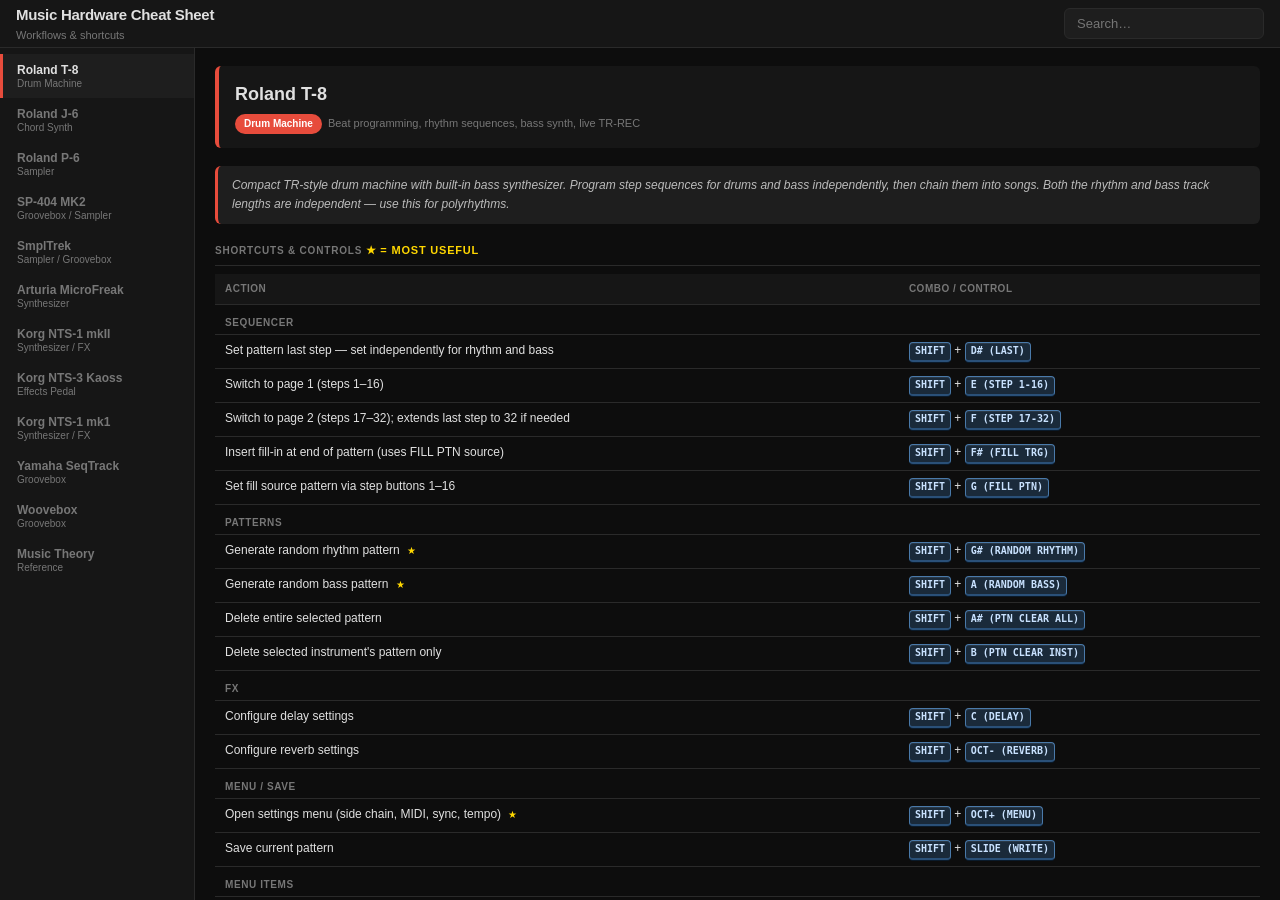
==== index.html @ b8fc8116 "update woove" ====
<!DOCTYPE html>
<html lang="en">
<head>
<meta charset="UTF-8">
<meta name="viewport" content="width=device-width, initial-scale=1.0">
<title>Music Hardware Cheat Sheet</title>
<link rel="icon" type="image/svg+xml" href="data:image/svg+xml,%3Csvg xmlns='http://www.w3.org/2000/svg' viewBox='0 0 32 32'%3E%3Crect width='32' height='32' rx='6' fill='%23161616'/%3E%3Crect x='4' y='14' width='3' height='10' rx='1.5' fill='%23e67e22'/%3E%3Crect x='9' y='10' width='3' height='14' rx='1.5' fill='%23e67e22'/%3E%3Crect x='14' y='6' width='3' height='18' rx='1.5' fill='%23e67e22'/%3E%3Crect x='19' y='10' width='3' height='14' rx='1.5' fill='%23e67e22'/%3E%3Crect x='24' y='14' width='3' height='10' rx='1.5' fill='%23e67e22'/%3E%3C/svg%3E">
<style>
*,*::before,*::after{box-sizing:border-box;margin:0;padding:0}
:root{
  --bg:#0d0d0d;--surf:#161616;--surf2:#1e1e1e;--surf3:#252525;
  --border:#2a2a2a;--text:#e0e0e0;--muted:#777;--radius:6px;
  --font:-apple-system,BlinkMacSystemFont,'Segoe UI',sans-serif;
}
html,body{height:100%;height:100dvh}
body{font-family:var(--font);background:var(--bg);color:var(--text);font-size:13px;line-height:1.6;display:flex;flex-direction:column;overflow:hidden}
header{
  display:flex;align-items:center;gap:12px;padding:0 16px;
  background:var(--surf);border-bottom:1px solid var(--border);flex-shrink:0;
  min-height:48px;flex-wrap:wrap;
}
header h1{font-size:15px;font-weight:700;letter-spacing:-.3px;white-space:nowrap}
header p{color:var(--muted);font-size:11px;white-space:nowrap}
.header-right{margin-left:auto;display:flex;gap:8px;align-items:center}
#search{
  padding:7px 12px;border-radius:var(--radius);
  border:1px solid var(--border);background:var(--surf2);color:var(--text);
  font-size:13px;width:200px;-webkit-appearance:none;
}
#search:focus{outline:none;border-color:#555}
/* ── Layout ── */
.layout{display:flex;flex:1;overflow:hidden;flex-direction:row}
/* ── Desktop sidebar ── */
.sidebar{
  width:195px;flex-shrink:0;overflow-y:auto;overflow-x:hidden;
  background:var(--surf);border-right:1px solid var(--border);padding:6px 0;
}
.tab-btn{
  display:block;width:100%;text-align:left;background:none;
  border:none;border-left:3px solid transparent;
  padding:9px 14px;cursor:pointer;color:var(--muted);transition:all .12s;
  -webkit-tap-highlight-color:transparent;
}
.tab-btn:hover{background:var(--surf2);color:var(--text)}
.tab-btn.active{border-left-color:var(--c);background:var(--surf2);color:var(--text)}
.tab-name{display:block;font-weight:600;font-size:12px}
.tab-cat{display:block;font-size:10px;color:var(--muted);margin-top:1px}
.content{flex:1;overflow-y:auto;-webkit-overflow-scrolling:touch;padding:18px 20px}
.panel{display:none}
.panel.active{display:block}
/* ── Mobile: top scrolling nav ── */
@media(max-width:700px){
  html,body{height:100dvh;overflow:hidden}
  body{font-size:14px}
  header{min-height:44px;padding:0 12px;gap:8px;flex-wrap:nowrap}
  header p{display:none}
  header h1{font-size:14px}
  .header-right{margin-left:auto}
  #search{width:140px;font-size:14px;padding:6px 10px}
  .layout{flex-direction:column}
  .sidebar{
    width:100%;height:auto;max-height:none;
    border-right:none;border-bottom:1px solid var(--border);
    display:flex;flex-direction:row;
    overflow-x:auto;overflow-y:hidden;
    padding:0;
    scrollbar-width:none;
    -webkit-overflow-scrolling:touch;
    flex-shrink:0;
  }
  .sidebar::-webkit-scrollbar{display:none}
  .tab-btn{
    display:inline-flex;flex-direction:column;align-items:center;
    width:auto;min-width:64px;flex-shrink:0;
    border-left:none;border-bottom:3px solid transparent;
    padding:14px 14px 10px;
    text-align:center;white-space:nowrap;
  }
  .tab-btn.active{
    border-left-color:transparent;border-bottom-color:var(--c);
    background:var(--surf2);
  }
  .tab-cat{display:none}
  .tab-name{font-size:11px}
  .content{padding:12px 12px 24px;-webkit-overflow-scrolling:touch}
}
.ph{
  display:flex;align-items:flex-start;gap:12px;
  padding:14px 16px;background:var(--surf);border-radius:var(--radius);
  margin-bottom:18px;border-left:4px solid var(--c);
}
.ph h2{font-size:18px;font-weight:700;margin-bottom:4px}
.badge{
  display:inline-block;padding:2px 9px;border-radius:20px;
  font-size:10px;font-weight:700;color:#fff;background:var(--c);margin-right:6px;
}
.usecase{color:var(--muted);font-size:11px}
.overview{
  background:var(--surf2);border-radius:var(--radius);
  padding:10px 14px;margin-bottom:18px;font-style:italic;
  color:#bbb;border-left:3px solid var(--c);font-size:12px;
}
.grid2{display:grid;grid-template-columns:1fr 1fr;gap:18px;margin-bottom:20px}
@media(max-width:700px){.grid2{grid-template-columns:1fr}}
h3{
  font-size:10px;text-transform:uppercase;letter-spacing:.8px;
  color:var(--muted);margin-bottom:8px;padding-bottom:5px;
  border-bottom:1px solid var(--border);
}
ol.wf{padding-left:16px}
ol.wf li,ul.tips li{margin-bottom:6px;font-size:12px}
ul.tips{padding-left:16px}
ul.tips li::marker{color:var(--c)}
.st-wrap{overflow-x:auto;-webkit-overflow-scrolling:touch;margin-bottom:22px}
.st{width:100%;border-collapse:collapse;font-size:12px;min-width:360px}
.st th{
  text-align:left;padding:7px 10px;background:var(--surf);
  color:var(--muted);font-size:10px;text-transform:uppercase;
  letter-spacing:.5px;border-bottom:1px solid var(--border);position:sticky;top:0;z-index:1;
}
.st td{padding:6px 10px;border-bottom:1px solid var(--border);vertical-align:top}
.st tr:hover td{background:var(--surf2)}
.st tr.hidden{display:none}
kbd{
  font-family:'SF Mono','Fira Code',monospace;
  font-size:10px;font-weight:600;
  color:#c9e2ff;
  background:#1a2a3a;
  border:1px solid #4a7aaa;
  border-bottom:2px solid #2a5078;
  border-radius:4px;
  padding:1px 5px 2px;
  white-space:nowrap;
  display:inline-block;
  line-height:1.4;
  box-shadow:0 1px 0 #0a1a2a,inset 0 1px 0 rgba(255,255,255,.07);
}
code{
  font-family:'SF Mono','Fira Code',monospace;
  font-size:10px;font-weight:600;
  color: #42709f;
  padding:1px 5px 2px;
  white-space:nowrap;
  display:inline-block;
  line-height:1.4;
}
@media(max-width:700px){
  .st-wrap{overflow-x:unset}
  .st{font-size:13px;min-width:unset}
  .st thead{display:none}
  .st tr{display:block;border-bottom:1px solid var(--border);padding:6px 0}
  .st tr.cat-label{display:block;padding:0}
  .st tr.hidden{display:none}
  .st td{display:block;border:none;padding:2px 10px}
  .st td:first-child{color:#7eb8f7;font-family:'SF Mono','Fira Code',monospace;font-size:12px;padding-top:6px}
  .st td:last-child{color:var(--text);font-size:13px;padding-bottom:6px}
  .ph{flex-direction:column;gap:8px}
  .ph h2{font-size:16px}
}
.cat-label td{
  font-size:10px;text-transform:uppercase;letter-spacing:.6px;
  color:var(--muted);padding:10px 10px 3px;font-weight:700;
  border-top:1px solid var(--border);background:var(--bg);
}
.star{color:gold;font-size:10px;margin-left:4px;vertical-align:middle}
.led-table{width:100%;border-collapse:collapse;font-size:11px;margin-bottom:16px}
.led-table td{padding:4px 8px;border-bottom:1px solid var(--border)}
.led-table tr:hover td{background:var(--surf2)}
.dot{display:inline-block;width:10px;height:10px;border-radius:50%;margin-right:6px;vertical-align:middle}
.cs-wrap{overflow-x:auto;margin-bottom:22px}
.cs-table{border-collapse:collapse;font-size:10px;white-space:nowrap;min-width:100%}
.cs-table th{text-align:center;padding:4px 5px;background:var(--surf);color:var(--muted);font-size:9px;text-transform:uppercase;letter-spacing:.4px;border-bottom:1px solid var(--border);position:sticky;top:0;z-index:1}
.cs-table th.lft{text-align:left}
.cs-table td{padding:3px 5px;border-bottom:1px solid var(--border);text-align:center;vertical-align:middle}
.cs-table tr:hover td{background:var(--surf2)}
.cs-table .cn{color:var(--c);font-weight:700;font-size:11px;text-align:right;width:28px}
.cs-table .cg{color:#aaa;text-align:left;min-width:80px}
.cs-table .cm{color:#667;text-align:left;font-size:9px;min-width:110px;font-style:italic}
.cs-table .cc{color:var(--text);min-width:52px}
.cs-table .ce{color:#444;font-size:9px}
/* ── Theory Panel ──────────────────────────────────────────────────── */
.th-ctrl{display:flex;flex-wrap:wrap;gap:6px;align-items:center;margin-bottom:14px;padding:10px 14px;background:var(--surf);border-radius:var(--radius);border:1px solid var(--border)}
.th-lbl{font-size:10px;color:var(--muted);text-transform:uppercase;letter-spacing:.5px;white-space:nowrap}
.th-rb{padding:3px 7px;border:1px solid var(--border);border-radius:4px;background:var(--surf2);color:var(--muted);cursor:pointer;font-size:11px;font-family:'SF Mono','Fira Code',monospace;transition:all .1s}
.th-rb.on{background:var(--c);color:#fff;border-color:var(--c)}
.th-rb:hover:not(.on){background:var(--surf3);color:var(--text)}
.th-sel{padding:5px 8px;border-radius:var(--radius);border:1px solid var(--border);background:var(--surf2);color:var(--text);font-size:12px}
.th-sel:focus{outline:none;border-color:var(--c)}
.th-piano-outer{overflow-x:auto;margin-bottom:12px;padding:4px 0}
.th-np{display:flex;flex-wrap:wrap;gap:4px;margin-bottom:14px;align-items:center}
.th-pill{padding:2px 8px;border-radius:12px;font-size:11px;font-family:'SF Mono','Fira Code',monospace;background:var(--surf2);border:1px solid var(--border);color:var(--muted)}
.th-pill.sc{background:var(--surf3);color:var(--text);border-color:#444}
.th-pill.rt{background:var(--c);color:#fff;border-color:var(--c);font-weight:700;box-shadow:0 0 0 2px var(--c),0 0 0 3px var(--bg)}
.th-g2{display:grid;grid-template-columns:1fr 226px;gap:16px;margin-bottom:16px}
@media(max-width:700px){.th-g2{grid-template-columns:1fr}}
.th-card{background:var(--surf);border-radius:var(--radius);padding:12px 14px;border:1px solid var(--border);margin-bottom:14px}
.th-card h4{font-size:10px;text-transform:uppercase;letter-spacing:.6px;color:var(--muted);margin-bottom:8px;padding-bottom:4px;border-bottom:1px solid var(--border)}
.cht{width:100%;border-collapse:collapse;font-size:11px}
.cht th{text-align:left;padding:4px 6px;color:var(--muted);font-size:9px;text-transform:uppercase;border-bottom:1px solid var(--border)}
.cht td{padding:3px 6px;border-bottom:1px solid var(--border);vertical-align:middle}
.cht tr:hover td{background:var(--surf2)}
.cht tr.th-hdr td{font-size:9px;color:var(--muted);text-transform:uppercase;letter-spacing:.5px;background:var(--bg);padding:8px 6px 3px;font-weight:700;border-top:1px solid var(--border)}
.ch-n{color:var(--c);font-weight:700;font-family:'SF Mono','Fira Code',monospace;font-size:12px}
.pg-grid{display:grid;grid-template-columns:repeat(auto-fill,minmax(188px,1fr));gap:10px;margin-bottom:20px}
.pg-card{background:var(--surf);border-radius:var(--radius);padding:10px 12px;border:1px solid var(--border);border-left:3px solid var(--c)}
.pg-name{font-size:11px;color:var(--text);font-weight:600;margin-bottom:3px}
.pg-chords{font-family:'SF Mono','Fira Code',monospace;font-size:12px;color:var(--c);margin:4px 0;letter-spacing:.2px}
.pg-meta{font-size:9px;color:var(--muted);text-transform:uppercase;letter-spacing:.4px}
.pg-desc{font-size:10px;color:#888;margin-top:2px}
.fm-tbl{width:100%;border-collapse:collapse;font-size:11px;margin-bottom:20px}
.fm-tbl th{text-align:left;padding:6px 8px;background:var(--surf);color:var(--muted);font-size:9px;text-transform:uppercase;border-bottom:1px solid var(--border)}
.fm-tbl td{padding:5px 8px;border-bottom:1px solid var(--border)}
.fm-tbl tr:hover td{background:var(--surf2)}
.fm-prog{font-family:'SF Mono','Fira Code',monospace;color:var(--c);font-size:11px}
.ns-input{width:100%;padding:8px 10px;border-radius:var(--radius);border:1px solid var(--border);background:var(--surf2);color:var(--text);font-size:13px;font-family:'SF Mono','Fira Code',monospace;margin-bottom:10px;box-sizing:border-box}
.ns-input:focus{outline:none;border-color:var(--c)}
.ns-tag{display:inline-block;padding:1px 7px;border-radius:10px;font-size:11px;font-family:'SF Mono','Fira Code',monospace;background:var(--surf3);border:1px solid var(--border);color:var(--text);margin:2px 3px 2px 0}
.ns-tag.active{background:var(--c);border-color:var(--c);color:#fff}
.ns-row{display:flex;align-items:baseline;gap:8px;padding:5px 0;border-bottom:1px solid var(--border);font-size:12px}
.ns-row:last-child{border-bottom:none}
.ns-row.exact .ns-name{color:var(--c)}
.ns-name{font-weight:700;min-width:160px}
.ns-notes{font-family:'SF Mono','Fira Code',monospace;font-size:10px;color:var(--muted);flex:1;flex-wrap:wrap}
.ns-badge{font-size:9px;padding:1px 5px;border-radius:8px;background:var(--surf3);color:var(--muted);border:1px solid var(--border);margin-left:4px;white-space:nowrap}
.ns-badge.exact{background:var(--c);color:#fff;border-color:var(--c)}
@media print{
  .sidebar,#search,#dev-filter{display:none}
  body{display:block;height:auto;overflow:auto}
  .layout{height:auto;display:block}
  .content{padding:0}
  .panel{display:block!important;page-break-after:always}
}
</style>
</head>
<body>
<header>
  <div><h1>Music Hardware Cheat Sheet</h1><p>Workflows &amp; shortcuts</p></div>
  <div class="header-right">
    <input id="search" type="text" placeholder="Search…" autocomplete="off" autocorrect="off" spellcheck="false">
  </div>
</header>
<div class="layout">
<nav class="sidebar" id="sidebar"></nav>
<main class="content" id="content"></main>
</div>
<script>
const DEVICES = [
// ─── Roland T-8 ─────────────────────────────────────────────────────────────
{
  id:"t8",name:"Roland T-8",cat:"Drum Machine",color:"#e74c3c",
  use:"Beat programming, rhythm sequences, bass synth, live TR-REC",
  overview:"Compact TR-style drum machine with built-in bass synthesizer. Program step sequences for drums and bass independently, then chain them into songs. Both the rhythm and bass track lengths are independent — use this for polyrhythms.",
  workflow:[
    "<kbd>[BASS DRUM]</kbd>, <kbd>[SNARE]</kbd>, <kbd>[HIHAT]</kbd>, <kbd>[TOM]</kbd>, <kbd>[HAND CLAP]</kbd>, or <kbd>[BASS]</kbd> — select instrument",
    "Turn <kbd>[TEMPO/VALUE]</kbd> to set BPM → press <kbd>[ø PLAY]</kbd> to start playback",
    "While playing: press step buttons <kbd>[1–16]</kbd> to toggle hits on/off (live TR-REC)",
    "With instrument selected: turn <kbd>[LEVEL]</kbd> (volume), <kbd>[TUNE]</kbd> (pitch), <kbd>[DECAY]</kbd> (length)",
    "<kbd>[SHIFT]</kbd> + <kbd>[G# (RANDOM RHYTHM)]</kbd> → instant random pattern; <kbd>[SHIFT]</kbd> + <kbd>[A (RANDOM BASS)]</kbd> for bass",
    "<kbd>[SHIFT]</kbd> + <kbd>[D# (LAST)]</kbd> → turn <kbd>[TEMPO/VALUE]</kbd> to set last step (set independently per rhythm/bass)",
    "<kbd>[KYBD]</kbd> button → press keyboard buttons to enter bass notes; <kbd>[SLIDE]</kbd> = portamento, <kbd>[ACCENT]</kbd> = accent",
    "<kbd>[SHIFT]</kbd> + <kbd>[F# (FILL TRG)]</kbd> to trigger fill; <kbd>[SHIFT]</kbd> + <kbd>[G (FILL PTN)]</kbd> to choose fill source",
    "<kbd>[SHIFT]</kbd> + <kbd>[OCT+ (MENU)]</kbd> → scroll with <kbd>[TEMPO/VALUE]</kbd> → press <kbd>[C# (ENTER)]</kbd> to set side chain, MIDI, sync, etc.",
    "<kbd>[SHIFT]</kbd> + <kbd>[SLIDE (WRITE)]</kbd> to save pattern"
  ],
  shortcuts:[
    {cat:"Sequencer",combo:"[SHIFT] + [D# (LAST)]",action:"Set pattern last step — set independently for rhythm and bass"},
    {cat:"Sequencer",combo:"[SHIFT] + [E (STEP 1-16)]",action:"Switch to page 1 (steps 1–16)"},
    {cat:"Sequencer",combo:"[SHIFT] + [F (STEP 17-32)]",action:"Switch to page 2 (steps 17–32); extends last step to 32 if needed"},
    {cat:"Sequencer",combo:"[SHIFT] + [F# (FILL TRG)]",action:"Insert fill-in at end of pattern (uses FILL PTN source)"},
    {cat:"Sequencer",combo:"[SHIFT] + [G (FILL PTN)]",action:"Set fill source pattern via step buttons 1–16"},
    {cat:"Patterns",combo:"[SHIFT] + [G# (RANDOM RHYTHM)]",action:"Generate random rhythm pattern ★"},
    {cat:"Patterns",combo:"[SHIFT] + [A (RANDOM BASS)]",action:"Generate random bass pattern ★"},
    {cat:"Patterns",combo:"[SHIFT] + [A# (PTN CLEAR ALL)]",action:"Delete entire selected pattern"},
    {cat:"Patterns",combo:"[SHIFT] + [B (PTN CLEAR INST)]",action:"Delete selected instrument's pattern only"},
    {cat:"FX",combo:"[SHIFT] + [C (DELAY)]",action:"Configure delay settings"},
    {cat:"FX",combo:"[SHIFT] + [OCT- (REVERB)]",action:"Configure reverb settings"},
    {cat:"Menu / Save",combo:"[SHIFT] + [OCT+ (MENU)]",action:"Open settings menu (side chain, MIDI, sync, tempo) ★"},
    {cat:"Menu / Save",combo:"[SHIFT] + [SLIDE (WRITE)]",action:"Save current pattern"},
    {cat:"Menu Items",combo:"Menu → SC",action:"Side chain depth — duck mix using a rhythm instrument as trigger"},
    {cat:"Menu Items",combo:"Menu → SCdG",action:"Side chain ducking depth for instrument / delay-reverb / USB input"},
    {cat:"Menu Items",combo:"Menu → SCti",action:"Side chain time ratio (0.5 / 1.0 / 2.0)"},
    {cat:"Menu Items",combo:"Menu → SCSr",action:"Side chain trigger source: bd, Sd, CLAP, tON, CH, OH"},
    {cat:"Menu Items",combo:"Menu → SYnC",action:"MIDI clock sync: AUTO / Int / MIDI / USB"},
    {cat:"Menu Items",combo:"Menu → rCh / bCh",action:"Set MIDI channel for rhythm / bass separately"},
  ],
  tips:[
    "Polyrhythm: set rhythm LAST STEP to 12, bass LAST STEP to 16 — they drift against each other",
    "Random + tweak: hit RANDOM RHYTHM then mute/unmute steps to shape — fastest way to a new beat",
    "Side chain in menu: SC depth &lt;50 = duck depth, &gt;50 = sustain time. SŹdG sets which elements get ducked",
    "Pattern Sync=OnCE: if rhythm/bass last steps differ, press once to sync them up on next restart"
  ]
},
// ─── Roland J-6 ─────────────────────────────────────────────────────────────
{
  id:"j6",name:"Roland J-6",cat:"Chord Synth",color:"#3498db",
  use:"Chord voicings, arpeggios, melodic phrases, step-sequenced chord progressions",
  overview:"Chord synthesizer that auto-plays rich voicings and phrases. Turn STYLE + VARIATION knobs to browse 100s of styles. The 16-step sequencer stores chord changes with per-step phrase assignments — each step can have its own style.",
  workflow:[
    "Press <kbd>STYLE [ON]</kbd> button (lights up) to activate phrase/arp playback",
    "Turn <kbd>[STYLE]</kbd> knob → select a phrase style; turn <kbd>[VARIATION]</kbd> knob → pick variation within that style",
    "Press keyboard buttons to trigger chords — J-6 plays full voicings automatically",
    "Press <kbd>[CHORD]</kbd> button to hear raw chord shapes without the phrase running",
    "<kbd>[SHIFT]</kbd> + <kbd>[C# (OCTAVE-)]</kbd> or <kbd>[SHIFT]</kbd> + <kbd>[D# (OCTAVE+)]</kbd> to shift octave",
    "Record: press <kbd>[ó REC]</kbd> → press <kbd>[ø PLAY]</kbd> → play chord changes → press <kbd>[ø PLAY]</kbd> to stop",
    "Edit a step: select it → hold <kbd>[SHIFT]</kbd> + press <kbd>[B (MENU)]</kbd> → scroll to COPY / PSTE / INSR / DUPL → press <kbd>[D (ENTER)]</kbd>",
    "Hold <kbd>[PATTERN]</kbd> + turn <kbd>[TEMPO/VALUE]</kbd> to change beats per measure (1/4 note / triplet / 1/8 / 1/8 per beat)",
    "<kbd>[SHIFT]</kbd> + <kbd>[A (KEY)]</kbd> → turn <kbd>[TEMPO/VALUE]</kbd> to transpose keyboard → <kbd>[C (EXIT)]</kbd> to exit",
    "<kbd>[SHIFT]</kbd> + <kbd>[C (WRITE)]</kbd> → press <kbd>[D (ENTER)]</kbd> to save pattern"
  ],
  shortcuts:[
    {cat:"Playback",combo:"STYLE [ON] button",action:"Enable phrase/arp playback ★"},
    {cat:"Playback",combo:"[CHORD] button",action:"Play chords without phrase style running"},
    {cat:"Playback",combo:"[SHIFT] + [C# (OCTAVE-)]",action:"Octave down"},
    {cat:"Playback",combo:"[SHIFT] + [D# (OCTAVE+)]",action:"Octave up"},
    {cat:"Sequencer",combo:"[SHIFT] + [E (SHUFFLE)]",action:"Configure shuffle / swing"},
    {cat:"Sequencer",combo:"[SHIFT] + [F (LAST)]",action:"Set last step (pattern length)"},
    {cat:"Sequencer",combo:"[SHIFT] + [G (CLEAR)]",action:"Initialize pattern (or just the selected step if one is selected)"},
    {cat:"Sequencer",combo:"Hold [PATTERN] + turn [TEMPO/VALUE]",action:"Change beats per measure (1-4, 1-3, 1-2, 1–8) ★"},
    {cat:"Sequencer",combo:"[SHIFT] + [B (MENU)] → INSR",action:"Insert empty step at selected position"},
    {cat:"Sequencer",combo:"[SHIFT] + [B (MENU)] → DUPL",action:"Double pattern (copies all steps, doubles length)"},
    {cat:"Sequencer",combo:"[SHIFT] + [B (MENU)] → COPY / PSTE",action:"Copy and paste a step"},
    {cat:"Sequencer",combo:"[SHIFT] + [B (MENU)] → A.vLo",action:"Set accent velocity for phrases"},
    {cat:"Sequencer",combo:"[SHIFT] + [B (MENU)] → P.chg",action:"Set pattern change timing (at next step, or after N beats)"},
    {cat:"Transpose",combo:"[SHIFT] + [A (KEY)]",action:"Transpose keyboard — set value with [TEMPO/VALUE] ★"},
    {cat:"Edit / Nav",combo:"[SHIFT] + [D (ENTER)]",action:"Confirm value or selection"},
    {cat:"Edit / Nav",combo:"[SHIFT] + [C (EXIT)]",action:"Exit current menu"},
    {cat:"Edit / Nav",combo:"[SHIFT] + [B (MENU)]",action:"Open settings menu"},
    {cat:"Save",combo:"[SHIFT] + [C (WRITE)] → [D (ENTER)]",action:"Save pattern ★"},
  ],
  tips:[
    "Per-step STYLE: when a step has STYLE:ON it stores its own phrase — style keeps playing even if following steps are STYLE:OFF",
    "When all steps are STYLE:OFF, the pattern-level style applies uniformly to all steps",
    "VARIATION knob: subtle changes within a style — different rhythmic emphasis, not a full new pattern",
    "Use DUPL to double a 4-bar pattern to 8 bars, then edit the second half for a B section"
  ],
  scaleRef:[
    {scale:"C major",          sets:"7",        keys:["C","D","E","F","G","A","B"],        tip:"White keys only. Black keys = dim passing chords — use sparingly"},
    {scale:"A natural minor",  sets:"7",        keys:["A","B","C","D","E","F","G"],        tip:"Same set as C major — relative minor. Root on A, not C"},
    {scale:"C major + 7ths",   sets:"27, 34, 39",keys:["C","D","E","F","G","A","B"],       tip:"27=lo-fi, 34=country, 39=latin. All same diatonic keys"},
    {scale:"C major jazz/9ths",sets:"2, 31",    keys:["C","D","E","F","G","A","B"],        tip:"2=extended 9ths, 31=neo soul. White keys diatonic"},
    {scale:"C natural minor",  sets:"8",        keys:["C","D","D#","F","G","G#","A#"],     tip:"Aeolian. Use C D Eb F G Ab Bb — maps to these buttons"},
    {scale:"A natural minor ♭",sets:"8",        keys:["A","B","C","D","E","F","G"],        tip:"Transpose Set 8 to A via [SHIFT]+[KEY] → same 7 white keys as C major"},
    {scale:"C harmonic minor", sets:"9",        keys:["C","D","D#","F","G","G#","B"],      tip:"Raised 7th (B natural) = leading tone. Good for flamenco/dramatic"},
    {scale:"C minor + 7ths",   sets:"28, 45",   keys:["C","D","D#","F","G","G#","A#"],     tip:"28=lo-fi minor, 45=house minor 7"},
    {scale:"C minor jazz",     sets:"12, 13, 32",keys:["C","D","D#","F","G","G#","A#"],   tip:"12=altered, 13=jazz min9, 32=neo soul min"},
    {scale:"Blues / dominant", sets:"6, 37",    keys:["all 12"],                           tip:"6=dom9 blues, 37=funk dom9. Every key works — no wrong notes"},
    {scale:"Minor pentatonic", sets:"38",       keys:["C","D#","F","G","A#"],              tip:"Funk min9 — these 5 give you classic minor penta feel"},
    {scale:"Ambient",          sets:"51, 52",   keys:["all 12"],                           tip:"51=add9 major, 52=madd9 minor. Chromatic — all keys valid"},
    {scale:"Cinematic / Sus",  sets:"53, 54",   keys:["all 12"],                           tip:"53=sus4, 54=sus2. Float between major and minor freely"},
    {scale:"Synthwave",        sets:"61, 62",   keys:["all 12"],                           tip:"61=maj7 chromatic, 62=min7 chromatic"},
    {scale:"Power / Rock",     sets:"29",       keys:["all 12"],                           tip:"5th intervals only — no thirds = genre-neutral"},
    {scale:"Bossa Nova",       sets:"41, 42",   keys:["C","D","E","F","G","A","B"],        tip:"41=major bossa, 42=minor bossa. Same diatonic keys"},
    {scale:"Gospel / R&B",     sets:"30, 35",   keys:["C","D","E","F","G","A","B"],        tip:"30=all maj9, 35=R&B major. Rich 9th voicings on diatonic keys"},
  ],
  chordSets:[
    {n:1, g:"Pop", m:"C major / sus tensions",chords:{C:"Cadd9",Cs:"C#M9/C",D:"Dm7",Ds:"D#M7",E:"Cadd9/E",F:"FM9",Fs:"Dadd9/F#",G:"Em7/G",Gs:"Fm6/G#",A:"FM/A",As:"Gm/A#",B:"G/B"}},
    {n:2, g:"Pop", m:"C major 9th palette",chords:{C:"CM9",Cs:"C#dim7",D:"Dm9",Ds:"D#dim7",E:"Em7",F:"FM9",Fs:"F#m7b5",G:"F/A",Gs:"G#dim7",A:"Am9",As:"C/A#",B:"Bm7b5"}},
    {n:3, g:"Jazz", m:"Dominant/altered jazz",chords:{C:"D7sus2/C",Cs:"C#7#9",D:"Dm9",Ds:"D7#9",E:"E7#9",F:"FM9",Fs:"F#7#9",G:"G7(13)",Gs:"G#7(13)",A:"Am7(11)",As:"A#9",B:"Bm7(11)"}},
    {n:4, g:"Jazz", m:"Jazz aug/dom blend",chords:{C:"Dsus2/C",Cs:"C#7#9",D:"Dm9",Ds:"D#9",E:"Em9",F:"Fm9",Fs:"F#m7b5",G:"Gaug7",Gs:"G#7(13)",A:"Aaug7",As:"A#7(13)",B:"Bm7(11)"}},
    {n:5, g:"Jazz", m:"All maj9 chromatic",chords:{C:"CM9",Cs:"C#M7",D:"DM9",Ds:"D#M9",E:"EM9",F:"FM9",Fs:"F#M9",G:"GM9",Gs:"G#M9",A:"AM9",As:"A#M9",B:"BM9"}},
    {n:6, g:"Blues", m:"Dominant 9 / blues",chords:{C:"C9",Cs:"C#9",D:"D9",Ds:"D#9",E:"E7#9",F:"Fm9",Fs:"F#dim7",G:"G7(13)",Gs:"G#dim7",A:"Aaug7",As:"A#7(13)",B:"Bm7b5"}},
    {n:7, g:"Trad Maj", m:"C major diatonic",chords:{C:"C",Cs:"C#dim7",D:"Dm",Ds:"D#dim7",E:"Em",F:"F",Fs:"F#m7b5",G:"G",Gs:"G#dim7",A:"Am",As:"A#",B:"Bdim"}},
    {n:8, g:"Trad Min", m:"C natural minor",chords:{C:"Cm",Cs:"C#",D:"Ddim",Ds:"Eb",E:"Edim7",F:"Fm",Fs:"F#dim7",G:"Gm",Gs:"G#",A:"Am7b5",As:"A#",B:"Bdim7"}},
    {n:9, g:"Trad Min 2", m:"Harmonic minor variant",chords:{C:"Cm",Cs:"C#",D:"Ddim",Ds:"D#aug",E:"Em",F:"Fm",Fs:"F#dim7",G:"G",Gs:"G#",A:"Am7b5",As:"A#",B:"Bdim"}},
    {n:10,g:"Pop Min", m:"Melodic minor pop",chords:{C:"Cmadd9",Cs:"C#M7",D:"Dm7b5",Ds:"D#M7",E:"Edim7",F:"Fm9",Fs:"F#dim7",G:"Gm7",Gs:"G#M7",A:"Am7b5",As:"G#/A#",B:"Bdim7"}},
    {n:11,g:"Pop Min", m:"Pop minor alt",chords:{C:"Cmadd9",Cs:"Gdim/C#",D:"Dm7b5",Ds:"D#M7",E:"EM9",F:"Fm9",Fs:"F#dim7",G:"Gaug7",Gs:"G#M7",A:"Am7b5",As:"Cm7/A#",B:"Baug#9"}},
    {n:12,g:"Jazz Min",m:"Jazz minor / altered",chords:{C:"Cm7(11)",Cs:"C#7#9",D:"Dm7b5",Ds:"D#M7#5",E:"E9",F:"F9",Fs:"F#dim7",G:"G7#9",Gs:"G#M7b5",A:"Am7b5",As:"A#m7",B:"Bdim7"}},
    {n:13,g:"Jazz Min",m:"Jazz minor 9th palette",chords:{C:"Cm9",Cs:"C#9",D:"Dm9",Ds:"D#9",E:"EM9",F:"Fm9",Fs:"F#dim7",G:"G7(13)",Gs:"G#m6",A:"Am7b5",As:"A#m7",B:"Bm7b5"}},
    {n:14,g:"Oct Stack",m:"Octave interval stack",chords:{C:"",Cs:"",D:"",Ds:"",E:"",F:"",Fs:"",G:"",Gs:"",A:"",As:"",B:""}},
    {n:15,g:"4th Stack",m:"Perfect 4th intervals",chords:{C:"",Cs:"",D:"",Ds:"",E:"",F:"",Fs:"",G:"",Gs:"",A:"",As:"",B:""}},
    {n:16,g:"5th Stack",m:"Perfect 5th intervals",chords:{C:"",Cs:"",D:"",Ds:"",E:"",F:"",Fs:"",G:"",Gs:"",A:"",As:"",B:""}},
    {n:17,g:"Utility",m:"Major triads — all keys",chords:{C:"C",Cs:"C#",D:"D",Ds:"D#",E:"E",F:"F",Fs:"F#",G:"G",Gs:"G#",A:"A",As:"A#",B:"B"}},
    {n:18,g:"Utility",m:"Minor triads — all keys",chords:{C:"Cm",Cs:"C#m",D:"Dm",Ds:"D#m",E:"E",F:"Fm",Fs:"F#m",G:"Gm",Gs:"G#m",A:"Am",As:"A#m",B:"Bm"}},
    {n:19,g:"Utility",m:"Major 7 — all keys",chords:{C:"CM7",Cs:"C#M7",D:"DM7",Ds:"D#M7",E:"EM7",F:"FM7",Fs:"F#M7",G:"GM7",Gs:"G#M7",A:"AM7",As:"A#M7",B:"BM7"}},
    {n:20,g:"Utility",m:"Minor 7 — all keys",chords:{C:"Cm7",Cs:"C#m7",D:"Dm7",Ds:"D#m7",E:"Em7",F:"Fm7",Fs:"F#m7",G:"Gm7",Gs:"G#m7",A:"Am7",As:"A#m7",B:"Bm7"}},
    {n:21,g:"Utility",m:"Dominant 7 — all keys",chords:{C:"C7",Cs:"C#7",D:"D7",Ds:"D#7",E:"E7",F:"F7",Fs:"F#7",G:"G7",Gs:"G#7",A:"A7",As:"A#7",B:"B7"}},
    {n:22,g:"Utility",m:"Dim7 — all keys",chords:{C:"Cdim7",Cs:"C#dim7",D:"Ddim7",Ds:"D#dim7",E:"Edim7",F:"Fdim7",Fs:"F#dim7",G:"Gdim7",Gs:"G#dim7",A:"Adim7",As:"A#dim7",B:"Bdim7"}},
    {n:23,g:"EDM",  m:"Minor scale (EDM A)",chords:{C:"Cm",Cs:"C#",D:"Ddim",Ds:"D#",E:"Edim",F:"Fm",Fs:"F#dim",G:"G",Gs:"G#",A:"Adim",As:"A#",B:"Bdim"}},
    {n:24,g:"EDM",  m:"Minor scale (EDM B)",chords:{C:"Cm",Cs:"C#",D:"Ddim",Ds:"D#",E:"Edim",F:"Fm",Fs:"F#dim",G:"Gm",Gs:"G#",A:"Adim",As:"A#",B:"Bdim"}},
    {n:25,g:"EDM",  m:"Minor + maj7 tensions",chords:{C:"Cm",Cs:"C#M7",D:"Ddim",Ds:"D#M7",E:"Edim",F:"Fm7",Fs:"F#dim",G:"Gm7",Gs:"G#M7",A:"Adim",As:"A#",B:"Bdim"}},
    {n:26,g:"EDM",  m:"9th chords all keys",chords:{C:"Cm9",Cs:"C#M9",D:"D9",Ds:"D#M9",E:"Em9",F:"Fm9",Fs:"F#9",G:"Gm9",Gs:"G#M9",A:"Am9",As:"A#M9",B:"Bm9"}},
    {n:27,g:"Lo-Fi",m:"C major lo-fi",chords:{C:"CM9",Cs:"C#dim7",D:"Dm7",Ds:"D#dim7",E:"Em7",F:"FM7",Fs:"F#m7b5",G:"G7",Gs:"G#dim7",A:"Am7",As:"C/A#",B:"Bm7b5"}},
    {n:28,g:"Lo-Fi",m:"C minor lo-fi",chords:{C:"Cmadd9",Cs:"C#M7",D:"Dm7b5",Ds:"D#M7",E:"Edim7",F:"Fm7",Fs:"F#dim7",G:"Gm7",Gs:"G#M7",A:"Am7b5",As:"G#/A#",B:"Bdim7"}},
    {n:29,g:"Rock",  m:"Power chords — all keys",chords:{C:"C5",Cs:"C#5",D:"D5",Ds:"D#5",E:"E5",F:"F5",Fs:"F#5",G:"G5",Gs:"G#5",A:"A5",As:"A#5",B:"B5"}},
    {n:30,g:"Gospel",m:"Maj9 chromatic (gospel)",chords:{C:"CM9",Cs:"C#M9",D:"DM9",Ds:"D#M9",E:"EM9",F:"FM9",Fs:"F#M9",G:"GM9",Gs:"G#M9",A:"AM9",As:"A#M9",B:"BM9"}},
    {n:31,g:"Neo Soul",m:"Neo soul major",chords:{C:"CM9",Cs:"C#7#9",D:"Dm9",Ds:"D#M7#5",E:"Em9",F:"FM9",Fs:"F#m7b5",G:"G7(13)",Gs:"G#M7",A:"Am9",As:"A#M7",B:"Bm7b5"}},
    {n:32,g:"Neo Soul",m:"Neo soul minor",chords:{C:"Cm9",Cs:"C#M9",D:"Dm7b5",Ds:"D#M9",E:"E9",F:"Fm9",Fs:"F#dim7",G:"G7(13)",Gs:"G#M9",A:"Am7b5",As:"A#m9",B:"Bm7b5"}},
    {n:33,g:"Country",m:"Country major",chords:{C:"C",Cs:"C#dim",D:"Dm",Ds:"D#dim",E:"Em",F:"F",Fs:"F#dim",G:"G",Gs:"G#dim",A:"Am",As:"A#",B:"Bdim"}},
    {n:34,g:"Country",m:"Country maj7",chords:{C:"C",Cs:"C#dim7",D:"Dm7",Ds:"D#dim7",E:"Em7",F:"FM7",Fs:"F#m7b5",G:"G7",Gs:"G#dim7",A:"Am7",As:"A#",B:"Bm7b5"}},
    {n:35,g:"R&B",  m:"R&B major",chords:{C:"CM9",Cs:"C#7#9",D:"Dm9",Ds:"D#M7",E:"Em9",F:"FM9",Fs:"F#m7b5",G:"G7(13)",Gs:"G#M7",A:"Am9",As:"A#M9",B:"Bm7b5"}},
    {n:36,g:"R&B",  m:"R&B minor",chords:{C:"Cm9",Cs:"C#M9",D:"Dm7b5",Ds:"D#M9",E:"E7#9",F:"Fm9",Fs:"F#dim7",G:"G7#9",Gs:"G#M9",A:"Am7b5",As:"A#m9",B:"Bdim7"}},
    {n:37,g:"Funk",  m:"Dom9 chromatic",chords:{C:"C9",Cs:"C#9",D:"D9",Ds:"D#9",E:"E9",F:"F9",Fs:"F#9",G:"G9",Gs:"G#9",A:"A9",As:"A#9",B:"B9"}},
    {n:38,g:"Funk",  m:"Min9 chromatic",chords:{C:"Cm9",Cs:"C#m9",D:"Dm9",Ds:"D#m9",E:"Em9",F:"Fm9",Fs:"F#m9",G:"Gm9",Gs:"G#m9",A:"Am9",As:"A#m9",B:"Bm9"}},
    {n:39,g:"Latin", m:"Latin major",chords:{C:"CM7",Cs:"C#dim7",D:"Dm7",Ds:"D#dim7",E:"Em7",F:"FM7",Fs:"F#m7b5",G:"G7",Gs:"G#dim7",A:"Am7",As:"A#M7",B:"Bm7b5"}},
    {n:40,g:"Latin", m:"Latin minor",chords:{C:"Cm7",Cs:"C#M7",D:"Dm7b5",Ds:"D#M7",E:"Edim7",F:"Fm7",Fs:"F#dim7",G:"Gm7",Gs:"G#M7",A:"Am7b5",As:"A#M7",B:"Bdim7"}},
    {n:41,g:"Bossa Nova",m:"Bossa major",chords:{C:"CM9",Cs:"C#dim7",D:"Dm9",Ds:"D#dim7",E:"Em7",F:"FM9",Fs:"F#m7b5",G:"G7(13)",Gs:"G#dim7",A:"Am9",As:"A#M9",B:"Bm7b5"}},
    {n:42,g:"Bossa Nova",m:"Bossa minor",chords:{C:"Cm9",Cs:"C#M9",D:"Dm7b5",Ds:"D#M9",E:"E7#9",F:"Fm9",Fs:"F#dim7",G:"G7(13)",Gs:"G#M9",A:"Am7b5",As:"A#m9",B:"Bm7b5"}},
    {n:43,g:"Reggae",m:"Reggae major",chords:{C:"C",Cs:"C#",D:"Dm",Ds:"D#",E:"Em",F:"F",Fs:"F#m",G:"G",Gs:"G#",A:"Am",As:"A#",B:"Bm"}},
    {n:44,g:"Reggae",m:"Reggae minor",chords:{C:"Cm",Cs:"C#",D:"Ddim",Ds:"D#",E:"Edim",F:"Fm",Fs:"F#dim",G:"Gm",Gs:"G#",A:"Adim",As:"A#",B:"Bdim"}},
    {n:45,g:"House",  m:"House minor 7",chords:{C:"Cm7",Cs:"C#M7",D:"Dm7b5",Ds:"D#M7",E:"Edim7",F:"Fm7",Fs:"F#dim7",G:"Gm7",Gs:"G#M7",A:"Am7b5",As:"A#M7",B:"Bdim7"}},
    {n:46,g:"House",  m:"House major 7",chords:{C:"CM7",Cs:"C#dim7",D:"Dm7",Ds:"D#dim7",E:"Em7",F:"FM7",Fs:"F#m7b5",G:"G7",Gs:"G#dim7",A:"Am7",As:"A#M7",B:"Bm7b5"}},
    {n:47,g:"Disco",  m:"Disco major",chords:{C:"CM9",Cs:"C#dim7",D:"Dm9",Ds:"D#dim7",E:"Em7",F:"FM9",Fs:"F#m7b5",G:"G7",Gs:"G#dim7",A:"Am9",As:"A#M7",B:"Bm7b5"}},
    {n:48,g:"Disco",  m:"Disco minor",chords:{C:"Cm9",Cs:"C#M7",D:"Dm7b5",Ds:"D#M7",E:"Edim7",F:"Fm9",Fs:"F#dim7",G:"Gm7",Gs:"G#M7",A:"Am7b5",As:"A#M7",B:"Bdim7"}},
    {n:49,g:"Techno", m:"Minor triads chromatic",chords:{C:"Cm",Cs:"C#",D:"Dm",Ds:"D#",E:"Em",F:"Fm",Fs:"F#m",G:"Gm",Gs:"G#",A:"Am",As:"A#",B:"Bm"}},
    {n:50,g:"Techno", m:"Major triads chromatic",chords:{C:"C",Cs:"C#",D:"D",Ds:"D#",E:"E",F:"F",Fs:"F#",G:"G",Gs:"G#",A:"A",As:"A#",B:"B"}},
    {n:51,g:"Ambient",m:"add9 major chromatic",chords:{C:"Cadd9",Cs:"C#add9",D:"Dadd9",Ds:"D#add9",E:"Eadd9",F:"Fadd9",Fs:"F#add9",G:"Gadd9",Gs:"G#add9",A:"Aadd9",As:"A#add9",B:"Badd9"}},
    {n:52,g:"Ambient",m:"madd9 minor chromatic",chords:{C:"Cmadd9",Cs:"C#madd9",D:"Dmadd9",Ds:"D#madd9",E:"Emadd9",F:"Fmadd9",Fs:"F#madd9",G:"Gmadd9",Gs:"G#madd9",A:"Amadd9",As:"A#madd9",B:"Bmadd9"}},
    {n:53,g:"Cinematic",m:"sus4 chromatic",chords:{C:"Csus4",Cs:"C#sus4",D:"Dsus4",Ds:"D#sus4",E:"Esus4",F:"Fsus4",Fs:"F#sus4",G:"Gsus4",Gs:"G#sus4",A:"Asus4",As:"A#sus4",B:"Bsus4"}},
    {n:54,g:"Cinematic",m:"sus2 chromatic",chords:{C:"Csus2",Cs:"C#sus2",D:"Dsus2",Ds:"D#sus2",E:"Esus2",F:"Fsus2",Fs:"F#sus2",G:"Gsus2",Gs:"G#sus2",A:"Asus2",As:"A#sus2",B:"Bsus2"}},
    {n:55,g:"Classical",m:"C major classical",chords:{C:"C",Cs:"C#dim",D:"Dm",Ds:"D#dim",E:"Em",F:"F",Fs:"F#dim",G:"G",Gs:"G#dim",A:"Am",As:"A#",B:"Bdim"}},
    {n:56,g:"Classical",m:"C minor classical",chords:{C:"Cm",Cs:"C#",D:"Ddim",Ds:"D#",E:"Edim",F:"Fm",Fs:"F#dim",G:"G",Gs:"G#",A:"Adim",As:"A#",B:"Bdim"}},
    {n:57,g:"EDM",    m:"EDM major scale",chords:{C:"C",Cs:"C#dim",D:"Dm",Ds:"D#dim",E:"Em",F:"F",Fs:"F#dim",G:"G",Gs:"G#dim",A:"Am",As:"A#",B:"Bdim"}},
    {n:58,g:"EDM",    m:"EDM minor scale",chords:{C:"Cm",Cs:"C#",D:"Ddim",Ds:"D#",E:"Edim",F:"Fm",Fs:"F#dim",G:"Gm",Gs:"G#",A:"Adim",As:"A#",B:"Bdim"}},
    {n:59,g:"EDM",    m:"EDM major 7",chords:{C:"CM7",Cs:"C#dim7",D:"Dm7",Ds:"D#dim7",E:"Em7",F:"FM7",Fs:"F#m7b5",G:"G7",Gs:"G#dim7",A:"Am7",As:"A#M7",B:"Bm7b5"}},
    {n:60,g:"EDM",    m:"EDM minor 7",chords:{C:"Cm7",Cs:"C#M7",D:"Dm7b5",Ds:"D#M7",E:"Edim7",F:"Fm7",Fs:"F#dim7",G:"Gm7",Gs:"G#M7",A:"Am7b5",As:"A#M7",B:"Bdim7"}},
    {n:61,g:"Synthwave",m:"Synthwave maj7 chromatic",chords:{C:"CM7",Cs:"C#M7",D:"DM7",Ds:"D#M7",E:"EM7",F:"FM7",Fs:"F#M7",G:"GM7",Gs:"G#M7",A:"AM7",As:"A#M7",B:"BM7"}},
    {n:62,g:"Synthwave",m:"Synthwave min7 chromatic",chords:{C:"Cm7",Cs:"C#m7",D:"Dm7",Ds:"D#m7",E:"Em7",F:"Fm7",Fs:"F#m7",G:"Gm7",Gs:"G#m7",A:"Am7",As:"A#m7",B:"Bm7"}},
    {n:63,g:"Hip Hop",m:"Hip Hop minor",chords:{C:"Cm7",Cs:"C#M7",D:"Dm7b5",Ds:"D#M7",E:"Edim7",F:"Fm7",Fs:"F#dim7",G:"Gm7",Gs:"G#M7",A:"Am7b5",As:"A#M7",B:"Bdim7"}},
    {n:64,g:"Hip Hop",m:"Hip Hop major",chords:{C:"CM7",Cs:"C#dim7",D:"Dm7",Ds:"D#dim7",E:"Em7",F:"FM7",Fs:"F#m7b5",G:"G7",Gs:"G#dim7",A:"Am7",As:"A#M7",B:"Bm7b5"}},
  ]
},
// ─── Roland P-6 ─────────────────────────────────────────────────────────────
{
  id:"p6",name:"Roland P-6",cat:"Sampler",color:"#27ae60",
  use:"Sample pad performance, loop/granular/looper, dual FX bus routing, pattern sequencing, motion recording",
  overview:"6-pad looper/sampler with built-in mic, GRANULAR pad, 6-slot effect chain, and two independent FX buses (BUS A, BUS B, BUS EFFECT). Pads routed independently per bus. Pattern sequencer supports real-time and step input with motion recording (knob automation per step). 20 MFX types including DJFX Looper, Scatter, Isolator, Resonator, Vinyl Sim, Cassette Sim, Lo-Fi, Crusher, Compressor, and more.",
  workflow:[
    "Press <kbd>[EXT SOURCE]</kbd> → confirm input (mic/line/USB) with <kbd>[C´ ENTER]</kbd>",
    "Press <kbd>[ó REC]</kbd> to arm → <kbd>[ø PLAY]</kbd> to start sampling → press a sample pad to stop and assign",
    "Press sample pad to play; <kbd>[GATE]</kbd> toggles gate mode (plays only while held) vs one-shot",
    "<kbd>[LOOP]</kbd> button: loop the sample. Change playback direction via SAMPLE EDIT (VOICE) menu",
    "<kbd>[LO-Fi]</kbd> button: degrade bit rate. <kbd>[SHIFT]</kbd> + <kbd>[LO-Fi]</kbd> to set intensity",
    "<kbd>[SHIFT]</kbd> + <kbd>[KYBD]</kbd>: hold pads in pressed state (polyphonic trigger mode) ★",
    "Hold <kbd>[MFX]</kbd> + press <kbd>step buttons</kbd> to select effect; use CTRL1/2/3 knobs to tweak parameters",
    "Route pad to bus: <kbd>[MFX]</kbd> + <kbd>pad [1–6]</kbd> → toggles BUS A ↔ BUS EFFECT",
    "Real-time record: <kbd>[ó REC]</kbd> → <kbd>[ø PLAY]</kbd>; turn PITCH/START/END/LEVEL knobs to record motion automation",
    "Step input: hold <kbd>[PATTERN]</kbd> + press pads to place notes without triggering; hold a step button + press pad to set velocity (StrG/÷Edi/ľEAK)",
    "Effect GRAB: hold <kbd>[PATTERN]</kbd> + press effect button → FX on only while held",
    "<kbd>[SHIFT]</kbd> + <kbd>[TIE/WRITE]</kbd> → scroll with <kbd>[TEMPO/VALUE]</kbd> → choose what to save: ALL / PAd / Pd.AL / Ptn / Pt.AL / EFCt"
  ],
  shortcuts:[
    {cat:"[SHIFT] + pad / bank",combo:"[SHIFT] + sample pads [1–6]",action:"Mute that sample pad (while pattern playing) ★"},
    {cat:"[SHIFT] + pad / bank",combo:"[SHIFT] + [GRANULAR] pad",action:"Mute the granular pad during playback"},
    {cat:"[SHIFT] + pad / bank",combo:"BANK [A/E]–[D/H] + [SHIFT]",action:"Mute all pads in that bank at once"},
    {cat:"[SHIFT] + button",combo:"[SHIFT] + [ø COPY]",action:"Copy a pattern (or copy/exchange sample pads)"},
    {cat:"[SHIFT] + button",combo:"[SHIFT] + [ó QUANTIZE]",action:"Toggle REC quantize during real-time input ★"},
    {cat:"[SHIFT] + button",combo:"[SHIFT] + [C EXIT]",action:"Stop all currently playing samples ★"},
    {cat:"[SHIFT] + button",combo:"[SHIFT] + [GATE]",action:"Polyphonic trigger mode — pads layer/trigger simultaneously"},
    {cat:"[SHIFT] + button",combo:"[SHIFT] + [LO-Fi]",action:"Set Lo-Fi effect intensity"},
    {cat:"[SHIFT] + button",combo:"[SHIFT] + [OCT+] (MENU)",action:"Open settings menu (reload, initialize, metronome, MIDI, sync)"},
    {cat:"[SHIFT] + button",combo:"[SHIFT] + [F´] (P.ENV)",action:"Open pitch envelope editor (attack, decay, sustain, release, depth)"},
    {cat:"[SHIFT] + button",combo:"[SHIFT] + [G] (VOICE)",action:"Open voice editor (tune, start, size, envelope, direction)"},
    {cat:"[SHIFT] + button",combo:"[SHIFT] + [G´] (FILTER)",action:"Open filter editor (type, cutoff, resonance, envelope depth, key follow)"},
    {cat:"[SHIFT] + button",combo:"[SHIFT] + [A] (MIXER)",action:"Open mixer editor (level, pan, send delay, send reverb)"},
    {cat:"[SHIFT] + button",combo:"[SHIFT] + [A´] (DELAY/REVERB)",action:"Open delay/reverb editor (time, level, feedback)"},
    {cat:"[SHIFT] + button",combo:"[SHIFT] + [PITCH] knob",action:"Set BUS A master volume"},
    {cat:"[SHIFT] + button",combo:"[SHIFT] + [START] knob",action:"Set BUS B master volume"},
    {cat:"[SHIFT] + button",combo:"[SHIFT] + [END] knob",action:"Set BUS EFFECT master volume"},
    {cat:"[SHIFT] + button",combo:"[SHIFT] + [TIE/WRITE] → VALUE → ENTER",action:"Save: ALL / PAd / Pd.AL / Ptn / Pt.AL / EFCt ★"},
    {cat:"[PATTERN] hold",combo:"[PATTERN] + sample pads [1–6]",action:"Step input — select pad without triggering ★"},
    {cat:"[PATTERN] hold",combo:"[PATTERN] + [GRANULAR] pad",action:"Select granular pad without triggering"},
    {cat:"[PATTERN] hold",combo:"[PATTERN] + [GRANULAR] + pads [1–6]",action:"Select sample source for granular pad"},
    {cat:"[PATTERN] hold",combo:"[PATTERN] + [ó QUANTIZE]",action:"Cycle metronome: OFF → PLY (play only) → playback+rec"},
    {cat:"[PATTERN] hold",combo:"[PATTERN] + [LOOPER]–[MFX] buttons",action:"EFFECT GRAB — effect active only while button held ★"},
    {cat:"[PATTERN] hold",combo:"[PATTERN] + knobs",action:"Show current knob value without changing it"},
    {cat:"[PATTERN] hold",combo:"[PATTERN] + [TEMPO/VALUE]",action:"Set Pattern Scale (step length: 1/16, 1/8 triplet, 1/8, etc.)"},
    {cat:"[KYBD] hold — step edit",combo:"Hold step button + pads [1–6]",action:"Set step velocity: StrG (100%) / ÷Edi (75%) / ľEAK (50%) ★"},
    {cat:"[KYBD] hold — step edit",combo:"Hold step button + [KYBD]",action:"Input a tie (connect step to next)"},
    {cat:"[KYBD] hold — step edit",combo:"Hold step button + turn PITCH/START/END/LEVEL",action:"Record knob motion for that specific step (step motion)"},
    {cat:"[KYBD] hold — step edit",combo:"[KYBD] + [OCT+] (while in step edit)",action:"Copy/paste/insert/double steps"},
    {cat:"[KYBD] hold — step edit",combo:"[KYBD] + [TEMPO/VALUE]",action:"Set master probability (-100–100) — added to any note with prob ≤90"},
    {cat:"[MFX] hold — bus routing",combo:"[MFX] + step buttons",action:"Select effect for FX bus (20 types available) ★"},
    {cat:"[MFX] hold — bus routing",combo:"[MFX] + pads [1–6]",action:"Toggle pad: BUS A ↔ BUS EFFECT ★"},
    {cat:"[MFX] hold — bus routing",combo:"[DELAY] + [MFX] + pads [1–6]",action:"Toggle pad: BUS B ↔ BUS EFFECT"},
    {cat:"[MFX] hold — bus routing",combo:"[MFX] + [GRANULAR] pad",action:"Toggle granular: BUS A ↔ BUS EFFECT"},
    {cat:"[MFX] hold — bus routing",combo:"[DELAY] + [MFX] + [GRANULAR]",action:"Toggle granular: BUS B ↔ BUS EFFECT"},
    {cat:"[MFX] hold — bus routing",combo:"[MFX] + [LO-Fi]",action:"Toggle external input: BUS A ↔ BUS EFFECT"},
    {cat:"[MFX] hold — bus routing",combo:"[DELAY] + [MFX] + [LO-Fi]",action:"Toggle external input: BUS B ↔ BUS EFFECT"},
    {cat:"[MFX] hold — bus routing",combo:"[MFX] + [GATE]",action:"Toggle USB audio: BUS A ↔ BUS EFFECT"},
    {cat:"Pads hold",combo:"Hold pad [1–6] + [PATTERN] button",action:"Toggle Play Quantize for that pad"},
    {cat:"Pads hold",combo:"Hold pad [1–6] + [KYBD]",action:"Hold pad in pressed state (latch trigger)"},
    {cat:"Pads hold",combo:"Hold pad [1–6] + [SHIFT] + [COPY]",action:"Copy or exchange that sample pad ★"},
    {cat:"Menu items",combo:"Menu → rL.Pt / rL.Gr / rL.Sq / rL.Pd",action:"Reload: pattern / granular / sequence / pad to last saved state ★"},
    {cat:"Menu items",combo:"Menu → It.Pt / It.Sy / It.FX",action:"Initialize: pattern / system / effects"},
    {cat:"MFX effects list",combo:"LOOPER: CTRL1=LENGTH, CTRL2=SPEED, CTRL3=LOOP SW",action:"DJFX Looper — loop + vary direction/speed"},
    {cat:"MFX effects list",combo:"PITCH: CTRL1=PITCH1, CTRL2=PITCH2, CTRL3=BALANCE",action:"Chromatic PS — pitch shift"},
    {cat:"MFX effects list",combo:"DELAY: CTRL1=TIME, CTRL2=FEEDBACK, CTRL3=LEVEL",action:"Sync Delay — tempo-synced echo"},
    {cat:"MFX effects list",combo:"FILTER: CTRL1=CUTOFF, CTRL2=RESONANCE, CTRL3=DRIVE",action:"Filter+Drive — filter with overdrive"},
    {cat:"MFX effects list",combo:"SCATTER: CTRL1=TYPE, CTRL2=DEPTH, CTRL3=SCATTER",action:"Scatter — chop and rearrange loop steps"},
    {cat:"MFX effects list",combo:"iSo: CTRL1=LOW, CTRL2=MID, CTRL3=HIGH",action:"Isolator — per-band level kill switches"},
    {cat:"MFX effects list",combo:"rES: CTRL1=ROOT, CTRL2=BRIGHT, CTRL3=FEEDBACK",action:"Resonator — resonant pitched comb filter"},
    {cat:"MFX effects list",combo:"vny: CTRL1=FREQ, CTRL2=NOISE, CTRL3=WOW FLUT",action:"Vinyl Sim — needle drop, crackle, wow/flutter"},
    {cat:"MFX effects list",combo:"CSt: CTRL1=TONE, CTRL2=HISS, CTRL3=AGE",action:"Cassette Sim — tape hiss, age, drive, wow"},
    {cat:"MFX effects list",combo:"LoFi: CTRL1=PRE FILT, CTRL2=LOFI TYPE, CTRL3=TONE",action:"Lo-Fi — bit crush / sample rate reduce"},
    {cat:"MFX effects list",combo:"rEv: CTRL1=TYPE, CTRL2=TIME, CTRL3=LEVEL",action:"Reverb — hall/plate/room, low/high cut"},
    {cat:"MFX effects list",combo:"Cho: CTRL1=DEPTH, CTRL2=RATE, CTRL3=BALANCE",action:"Chorus — classic chorus/EQ"},
    {cat:"MFX effects list",combo:"CrSh: CTRL1=FILTER, CTRL2=RATE, CTRL3=BALANCE",action:"Crusher — bit/rate reduction"},
    {cat:"MFX effects list",combo:"Co÷P: CTRL1=SUSTAIN, CTRL2=ATTACK, CTRL3=RATIO",action:"Compressor — sustain, attack, ratio, level"},
  ],
  tips:[
    "BUS A / B = dry to outputs; BUS EFFECT = through the MFX chain. Dim glow = BUS A, blinking dim = BUS B, bright = BUS EFFECT",
    "Motion recording: turn any knob (PITCH/START/END/LEVEL) during real-time or step record — automation per step, plays back with pattern",
    "DJFX Looper SPEED negative = reverse playback; SPEED=0 = freeze/hold the current audio frame",
    "Scatter: TYPE chooses the rearrangement pattern, DEPTH sets how scrambled. Use with pattern playback for instant glitch performance",
    "Step master probability: KYBD + TEMPO/VALUE while in step edit. Adds to note probability — great for fill variation without programming fills",
    "Polyphonic mode: SHIFT + GATE → all 6 pads play simultaneously from one press — instant chord or layer"
  ]
},
// ─── Roland SP-404 MK2 ──────────────────────────────────────────────────────
{
  id:"sp404",name:"SP-404 MK2",cat:"Groovebox / Sampler",color:"#e67e22",
  use:"Sampling, beat making, live pad performance, TR-REC patterns, EFX motion rec, DJ mode, skip-back sampling",
  overview:"Performance sampler: 16 pads × 10 banks (A–J), TR-REC pattern sequencer, dual FX buses (BUS 1/2/3/4), DJ mixer mode, EFX motion recording, skip-back sampling (SBS), CHROMATIC mode, BOUNCE, and a full shortcut system. Version 5.50.",
  workflow:[
    "Bank <kbd>[A/F]</kbd>–<kbd>[E/J]</kbd> to select bank → press pads <kbd>[1–16]</kbd> to play samples",
    "Sampling: <kbd>[EXT SOURCE]</kbd> → set input → <kbd>[REC]</kbd> → press a pad → <kbd>[REC]</kbd> to stop and save",
    "<kbd>[SHIFT]</kbd> + <kbd>Pad[11]</kbd> → TAP TEMPO (tap SUB PAD repeatedly to lock BPM)",
    "TR-REC: press <kbd>[ø PLAY]</kbd> → then <kbd>[SHIFT]</kbd> + <kbd>[REC]</kbd> → press pads to place on steps. <kbd>[DEL]</kbd> while in TR-REC = erase mode",
    "Pattern knobs during record: <kbd>CTRL1</kbd> = BPM, <kbd>CTRL2</kbd> = LENGTH (1–64 bars), <kbd>CTRL3</kbd> = SHUFFLE (-50–+50)",
    "<kbd>[SHIFT]</kbd> + <kbd>CTRL2</kbd> = TIME SIGNATURE; <kbd>[SHIFT]</kbd> + <kbd>CTRL3</kbd> = METRO VOLUME",
    "EFX Motion Rec: during pattern playback press <kbd>[REC]</kbd> → press <kbd>[MARK]</kbd> → operate effect buttons/CTRL knobs → <kbd>[EXIT]</kbd>",
    "BOUNCE: <kbd>[PATTERN SELECT]</kbd> → <kbd>[COPY]</kbd> → hold <kbd>[HOLD]</kbd> + pad = select chain → <kbd>[COPY]</kbd> → renders to a new pad",
    "<kbd>[SHIFT]</kbd> + <kbd>Pad[4]</kbd> = CHROMATIC — all 16 pads play the same sample at different pitches",
    "DJ mode: press <kbd>[D/I]</kbd> + <kbd>[E/J]</kbd> simultaneously → assign CH1 and CH2 samples → mix with CTRL1/2/3",
    "Live FX swap: <kbd>[REMAIN]</kbd> + <kbd>[BUS FX]</kbd> swaps BUS 1 ↔ BUS 2 effects in real time (parameters preserved)",
    "Hold <kbd>[REMAIN]</kbd> 3 sec → LIVE MODE — disables all edit buttons on stage"
  ],
  shortcuts:[
    {cat:"[SHIFT] + Pad — Sample modes",combo:"[SHIFT] + Pad[1]",action:"FIXED VELOCITY — always plays at max (127)"},
    {cat:"[SHIFT] + Pad — Sample modes",combo:"[SHIFT] + Pad[2]",action:"16 VELOCITY — velocity changes in steps on each hit"},
    {cat:"[SHIFT] + Pad — Sample modes",combo:"[SHIFT] + Pad[3]",action:"CUE — adjust headphone cue monitor balance"},
    {cat:"[SHIFT] + Pad — Sample modes",combo:"[SHIFT] + Pad[4]",action:"CHROMATIC — 16 pads = same sample at chromatic pitches ★"},
    {cat:"[SHIFT] + Pad — Sample modes",combo:"[SHIFT] + Pad[5]",action:"EXCHANGE — swap sample/pattern data between two pads"},
    {cat:"[SHIFT] + Pad — Sample modes",combo:"[SHIFT] + Pad[6]",action:"INIT PARAM — reset selected pad's sample parameters"},
    {cat:"[SHIFT] + Pad — Groups",combo:"[SHIFT] + Pad[7]",action:"PAD LINK — one pad triggers all pads in same group"},
    {cat:"[SHIFT] + Pad — Groups",combo:"[SHIFT] + Pad[8]",action:"MUTE GROUP — group pads that must not play simultaneously"},
    {cat:"[SHIFT] + Pad — Timing/Utility",combo:"[SHIFT] + Pad[9]",action:"METRONOME on/off"},
    {cat:"[SHIFT] + Pad — Timing/Utility",combo:"[SHIFT] + Pad[10]",action:"COUNT-IN before sampling/pattern record starts"},
    {cat:"[SHIFT] + Pad — Timing/Utility",combo:"[SHIFT] + Pad[11]",action:"TAP TEMPO ★"},
    {cat:"[SHIFT] + Pad — Timing/Utility",combo:"[SHIFT] + Pad[12]",action:"Open GAIN settings (UTILITY > SYSTEM > GAIN)"},
    {cat:"[SHIFT] + Pad — Timing/Utility",combo:"[SHIFT] + Pad[13]",action:"Open UTILITY MENU ★"},
    {cat:"[SHIFT] + Pad — Timing/Utility",combo:"[SHIFT] + Pad[14]",action:"Open IMPORT / EXPORT menu ★"},
    {cat:"[SHIFT] + Pad — Timing/Utility",combo:"[SHIFT] + Pad[15]",action:"Open PAD SETTING"},
    {cat:"[SHIFT] + Pad — Timing/Utility",combo:"[SHIFT] + Pad[16]",action:"Open EFX SETTING"},
    {cat:"[SHIFT] + Button",combo:"[SHIFT] + [BUS FX]",action:"MUTE BUS — output dry only (bypass bus FX) ★"},
    {cat:"[SHIFT] + Button",combo:"[SHIFT] + [HOLD]",action:"PAUSE current sample playback"},
    {cat:"[SHIFT] + Button",combo:"[SHIFT] + [EXT SOURCE]",action:"Open INPUT SETTING screen"},
    {cat:"[SHIFT] + Button",combo:"[SHIFT] + [SUB PAD]",action:"SELECT PROJECT screen"},
    {cat:"[SHIFT] + Button",combo:"[SHIFT] + [PITCH/SPEED]",action:"ENVELOPE editor — set volume shape over playback"},
    {cat:"[SHIFT] + Button",combo:"[SHIFT] + [START/END]",action:"CHOP — split sample at markers → assign to individual pads ★"},
    {cat:"[SHIFT] + Button",combo:"[SHIFT] + [PATTERN SELECT]",action:"UNDO last pattern input (while recording only)"},
    {cat:"[SHIFT] + Button",combo:"[SHIFT] + [ROLL]",action:"ROLL SET — set roll interval (1/4, 1/2, 1, 2 bars) ★"},
    {cat:"[SHIFT] + Button",combo:"[SHIFT] + [LOOP]",action:"PING-PONG LOOP — forward then backward loop ★"},
    {cat:"[SHIFT] + Button",combo:"[SHIFT] + [GATE]",action:"GATE ALL ON/OFF for selected bank"},
    {cat:"[SHIFT] + Button",combo:"[SHIFT] + [BPM SYNC]",action:"SYNC ALL ON/OFF for selected bank"},
    {cat:"[SHIFT] + Button",combo:"[SHIFT] + [REC] (during playback)",action:"TR-REC — step-record on playing pattern ★"},
    {cat:"[SHIFT] + Button",combo:"[SHIFT] + [COPY]",action:"BANK PROTECT — lock pads from copy/overwrite/delete ★"},
    {cat:"[SHIFT] + Button",combo:"[SHIFT] + [VALUE] (press knob)",action:"MARK mode toggle: SBS skip-back sampling ↔ Looper"},
    {cat:"[SHIFT] + Button",combo:"[SHIFT] + [RESAMPLE]",action:"SAMPLE MERGE MODE"},
    {cat:"[SHIFT] + Button",combo:"[SHIFT] + [RECORD SETTING]",action:"SOUND GENERATOR MODE"},
    {cat:"[SHIFT] + Button",combo:"[SHIFT] + [EXIT]",action:"STOP — stop all sample playback ★"},
    {cat:"[SHIFT] + Button",combo:"Bank [A/F]–[E/J] + [SHIFT]",action:"BANK VOLUME — adjust entire bank output level"},
    {cat:"[SHIFT] + Button",combo:"Hold [MARK] 3 seconds",action:"Save BUS 1 & BUS 2 effect parameters"},
    {cat:"[SHIFT] + Button",combo:"Hold [REMAIN] 3 seconds",action:"LIVE MODE — disable edit buttons for stage use ★"},
    {cat:"[REMAIN] Hold — bus routing",combo:"[REMAIN] + pads[1–16]",action:"Set per-sample output bus: BUS-1 / BUS-2 / DRY ★"},
    {cat:"[REMAIN] Hold — bus routing",combo:"[REMAIN] + Bank buttons",action:"Set output bus for all samples in a bank at once"},
    {cat:"[REMAIN] Hold — bus routing",combo:"[REMAIN] + [EXT SOURCE]",action:"Set external input (LINE IN) output bus"},
    {cat:"[REMAIN] Hold — bus routing",combo:"[REMAIN] + [MFX]",action:"Lock effect edit screen open (stays open permanently)"},
    {cat:"[REMAIN] Hold — bus routing",combo:"[REMAIN] + [BUS FX]",action:"Swap BUS 1 ↔ BUS 2 effects live (values preserved) ★"},
    {cat:"[REMAIN] Hold — batch edit",combo:"[REMAIN] + pitch/speed/envelope params",action:"Edit SPEED, PITCH, VOL, PAN, BPM SYNC, GATE, LOOP, REVERSE for ALL pads in same bank simultaneously ★"},
    {cat:"[COPY] Hold — batch edit",combo:"[COPY] + same params as above",action:"Edit same params for all pads in same MUTE GROUP simultaneously"},
    {cat:"[COPY] Hold — batch edit",combo:"[COPY] + [EXIT]",action:"Copy all samples/patterns in a bank to a different bank ★"},
    {cat:"[VALUE] Hold",combo:"[VALUE] + pads[1–16]",action:"Select sample silently / select pattern without playing ★"},
    {cat:"[VALUE] Hold",combo:"[VALUE] + [BUS FX]",action:"Temporarily bypass BUS 3 and BUS 4"},
    {cat:"[VALUE] Hold",combo:"[VALUE] + [SUB PAD]",action:"Minimize timing difference when triggering multiple samples"},
    {cat:"[VALUE] Hold",combo:"[VALUE] + effect buttons [FILTER+DRIVE]–[MFX]",action:"EFFECT GRAB — effect on only while held ★"},
    {cat:"[VALUE] Hold",combo:"[VALUE] + [GATE]",action:"Toggle one-shot playback mode on/off"},
    {cat:"[DEL] Hold",combo:"[DEL] + [MARK]",action:"Delete EFX MOTION REC effect data from pattern"},
    {cat:"[DEL] Hold",combo:"[DEL] + [REVERSE]",action:"Delete pad mute motion data from pattern"},
    {cat:"[DEL] Hold",combo:"[DEL] + [EXIT]",action:"Delete ALL samples or patterns in a bank ⚠️"},
    {cat:"Pattern sequencer — knobs",combo:"CTRL1 = BPM (40–200)",action:"Pattern tempo"},
    {cat:"Pattern sequencer — knobs",combo:"CTRL2 = LENGTH (1–64 bars)",action:"Pattern length in measures"},
    {cat:"Pattern sequencer — knobs",combo:"CTRL3 = SHUFFLE (-50–+50)",action:"Upbeat timing shuffle; +10–+16 = pleasant groove ★"},
    {cat:"Pattern sequencer — knobs",combo:"[SHIFT] + CTRL2 = TIME SIGN",action:"Set time signature (1/4 – 7/4)"},
    {cat:"Pattern sequencer — knobs",combo:"[SHIFT] + CTRL3 = METRO VOL",action:"Metronome volume (0–5)"},
    {cat:"TR-REC controls",combo:"[DEL] (while in TR-REC)",action:"Erase mode — hold pad to erase that pad's notes in real time ★"},
    {cat:"TR-REC controls",combo:"[DEL] + [A/F] bank button",action:"Delete all notes for selected pad (one measure)"},
    {cat:"TR-REC controls",combo:"[DEL] + [B/G] bank button",action:"Delete notes for ALL pads (one measure) ★"},
    {cat:"TR-REC controls",combo:"[ROLL] + CTRL1/2/3 knob",action:"Record knob motion to steps (TRIG mode only)"},
    {cat:"TR-REC controls",combo:"[VALUE] press + [SUB PAD] + pads[1–16]",action:"Silently select sample in TR-REC"},
    {cat:"TR-REC controls",combo:"[REMAIN] (in TR-REC)",action:"Toggle mode: TRIG (each step triggers) / HOLD STEP (steps join by CTRL1 length)"},
    {cat:"TR-REC controls",combo:"[SHIFT] + CTRL3 = START offset",action:"Set start-point offset for each TR-REC step (-50–99%)"},
    {cat:"Pad buttons",combo:"[REVERSE] + pads[1–16]",action:"Toggle pad mute on/off ★"},
    {cat:"Pad buttons",combo:"[REVERSE] + [REMAIN]",action:"Pad MUTE MODE — latches mute state"},
    {cat:"DJ mode",combo:"[D/I] + [E/J] simultaneously",action:"Enter DJ MIXER mode ★"},
    {cat:"DJ mode",combo:"CTRL1 = CH1 LEVEL, CTRL2 = CH2 LEVEL",action:"Per-channel volume in DJ mode"},
    {cat:"DJ mode",combo:"[SHIFT] + [REVERSE] + pad[13/15]",action:"Mute CH1 / CH2 in DJ mode"},
    {cat:"DJ mode",combo:"[SHIFT] + pads[1–16]",action:"Play sample from its stored marker position"},
    {cat:"DJ mode",combo:"[SHIFT] + [MARK]",action:"Add a marker while playing in DJ mode"},
    {cat:"DJ mode",combo:"[SHIFT] + [REMAIN]",action:"Latch SHIFT state for easier marker navigation"},
    {cat:"DJ mode",combo:"[ROLL] + pad[13] or [15]",action:"Roll (loop repeat) CH1 or CH2 sample ★"},
    {cat:"DJ mode",combo:"[ROLL] + pads[1–4]",action:"Change roll interval live: ¼ / ½ / 1 / 2 bars"},
    {cat:"DJ mode",combo:"[REMAIN] + pad[14] or [16]",action:"Cycle CH1/CH2 output bus: BUS-1 → BUS-2 → DRY"},
    {cat:"DJ mode",combo:"[RESAMPLE] + [VALUE] press",action:"Cycle volume curve: FAST CUT / LINEAR / SQUARE / CUBIC"},
    {cat:"DJ mode",combo:"[DEL] + pad[2/6] (CH1) or [4/8] (CH2)",action:"Reset CH tempo to default BPM"},
    {cat:"MFX",combo:"[MFX] + [DJFX LOOPER]",action:"Jump to MFX list entry #17 onwards"},
    {cat:"MFX",combo:"[MFX] + [ISOLATOR]",action:"Jump to MFX list entry #33 onwards"},
    {cat:"Sample Edit",combo:"[ROLL] (in CHOP mode)",action:"Preview loop end point ★"},
    {cat:"Sample Edit",combo:"[REMAIN] hold + [VALUE] click",action:"Rename sample"},
    {cat:"TR-REC controls",combo:"[PATTERN EDIT] + pad",action:"Microscope mode — fine-edit a single step (velocity, length) ★"},
    {cat:"DJ mode",combo:"[MARK] (in DJ mode)",action:"Swap Mixer / EFX view"},
    {cat:"DJ mode",combo:"[START/END] (in DJ mode)",action:"CUE MIX / X-FADE assigned to Knob 3"},
    {cat:"Koala Sampler",combo:"PAD 1–8 (Koala mode)",action:"Select pattern ★"},
    {cat:"Koala Sampler",combo:"[PATT EDIT] (Koala mode)",action:"Open Piano Roll / Mixer"},
    {cat:"Serato",combo:"PAD 1–8 (Serato DJ mode)",action:"Sampler slot play"},
    {cat:"Serato",combo:"BANK A–D (Serato Studio mode)",action:"Select Deck 1–4"},
  ],
  tips:[
    "TR-REC REHEARSAL: press [REC] once to record, press again to switch to rehearsal (loops without recording) — practice before committing",
    "EFX Motion Rec: [REC] → [MARK] during pattern playback; effect on/off and CTRL knob moves get recorded per-beat to the pattern",
    "BATCH EDIT: hold [REMAIN] + edit any pitch/speed/envelope param → changes all pads in same bank simultaneously — fastest way to set BPM SYNC or LOOP on all samples",
    "BANK PROTECT ([SHIFT]+[COPY]): protects from copy/delete/overwrite — enable before live gig so you can't accidentally wipe a pad",
    "EFFECT GRAB ([VALUE] + effect button): effect fires only while button held — use for controlled bursts of reverb, scatter, filter during performance",
    "CHOP ([SHIFT]+[START/END]): auto-split sample at existing markers → assigns each chunk to a new pad. Set markers first with [MARK] during playback"
  ]
},
// ─── SmplTrek ───────────────────────────────────────────────────────────────
{
  id:"smpltrek",name:"SmplTrek",cat:"Sampler / Groovebox",color:"#8e44ad",
  use:"Multi-track sampling, scene-based arrangement, drum kits, looper recording",
  overview:"Project-based 15-pad sampler/groovebox. A project = multiple scenes; each scene = 10 sequencer tracks + 3 audio tracks. Play full project (scenes advance) or launch individual scenes as loops for live improv. 5 control knobs + directional pad.",
  workflow:[
    "Power on → Home Screen auto-opens; press project button to load/browse projects",
    "Press <kbd>STEP</kbd> buttons to launch and loop individual scenes (each loops until you pick another)",
    "Press <kbd>PLAY</kbd> to run the full project — scenes advance automatically in order",
    "Hold a track pad → select REC SRC → confirm → begins quick sampling directly to that track",
    "Resample: <kbd>Func</kbd> + <kbd>Rec</kbd> → select source track → <kbd>Rec</kbd> to capture",
    "Loop track record: press <kbd>Rec</kbd> on the Edit screen of a LOOP track → plays back and re-records simultaneously",
    "Drum kit: press <kbd>DRUM</kbd> track button → select kit in pool → 15 pads = individual drum sounds",
    "Edit sample: press <kbd>Edit</kbd> → use direction buttons + VALUE knob to set chop points, trim, pitch, stretch",
    "Press <kbd>Mixer</kbd> button → use knobs A–D to set levels, pan, and send FX per track",
    "Export: <kbd>Mixer</kbd> → scroll to Mixdown or Stem → <kbd>OK</kbd> to bounce to file"
  ],
  shortcuts:[
    {cat:"Home / Navigation",combo:"[Home] button",action:"Return to Home Screen (project overview) ★"},
    {cat:"Home / Navigation",combo:"[Project] button",action:"Open Project screen"},
    {cat:"Home / Navigation",combo:"[Direction pad] ↑↓←→",action:"Navigate menus, select items"},
    {cat:"Home / Navigation",combo:"[OK] button",action:"Confirm selection / open item"},
    {cat:"Home / Navigation",combo:"[CLR] button",action:"Clear / cancel / go back"},
    {cat:"Home / Navigation",combo:"[Func] + other buttons",action:"Open secondary functions / submenus ★"},
    {cat:"Playback",combo:"[PLAY] button",action:"Play full project (scenes advance in order, no loop) ★"},
    {cat:"Playback",combo:"[STEP] buttons 1–16",action:"Launch specific scene as a loop ★"},
    {cat:"Playback",combo:"[STOP] button",action:"Stop playback"},
    {cat:"Playback",combo:"(in LAUNCH mode) [LED pad] for track",action:"Start/stop individual track playback"},
    {cat:"Sampling",combo:"Hold [track pad] ([Home] Screen)",action:"Quick sampling — record directly to that track ★"},
    {cat:"Sampling",combo:"[Rec src] button",action:"Open input settings (mic, line L/R, guitar, etc.)"},
    {cat:"Sampling",combo:"[Func] + [Rec]",action:"Open resampling screen ★"},
    {cat:"Editing",combo:"[Edit] button",action:"Open track editor (chop, trim, normalize, stretch)"},
    {cat:"Editing",combo:"Hold [control knob] while turning",action:"Fine/precise value adjustment (1-step increments)"},
    {cat:"Mix / FX",combo:"[Mixer] button",action:"Open mixer (levels, pan, send FX) ★"},
    {cat:"Mix / FX",combo:"[fx] button",action:"Open effects screen (36 effect types)"},
    {cat:"Mix / FX",combo:"[pool] button",action:"Open sample library browser (POOL)"},
    {cat:"System",combo:"[system] button",action:"Open System Menu"},
  ],
  ledStatus:[
    {state:"Selected",color:"#ffffff",desc:"Lit white"},
    {state:"Playing",color:"#aaaaaa",desc:"Blinking white"},
    {state:"Recording",color:"#ff4444",desc:"Lit red"},
    {state:"Record standby",color:"#ff4444",desc:"Blinking red"},
    {state:"Playback standby / paused",color:"#44ff44",desc:"Blinking green"},
    {state:"Playing (loop)",color:"#44ff44",desc:"Gently blinking green"},
    {state:"Data loaded",color:"auto",desc:"Lit in track color"},
    {state:"Empty",color:"#333",desc:"Unlit"},
  ],
  trackTypes:[
    "Loop Track — looping sample sequencer (max 10/project)",
    "Shots Track — one-shot sample sequencer (max 10/project)",
    "Drum Track — step sequencer for drum kits (max 4/project)",
    "Instrument Track — piano-roll MIDI sequencer (max 4/project)",
    "MIDI Track — piano-roll for external MIDI gear (max 10/project)",
  ],
  tips:[
    "Scene = loops; Project playback = advances scenes — use scenes for live improv, project for final arrangement",
    "Clip shorter than scene length will loop; clip longer than scene will be cut off at scene boundary",
    "Quick sampling: hold a pad on the Home Screen — fastest way to capture an idea without menu navigation",
    "Resampling (Func+Rec): capture the SmplTrek's own output — good for bouncing a live improv to a single clip"
  ]
},
// ─── Arturia MicroFreak ─────────────────────────────────────────────────────
{
  id:"microfreak",name:"Arturia MicroFreak",cat:"Synthesizer",color:"#2980b9",
  use:"Digital synth leads, pads, bass, wavetable, semi-modular matrix routing, sequencer",
  overview:"Semi-modular hybrid with digital oscillator + analog filter. The Matrix patch board routes any mod source to any destination. Includes arpeggiator, two step sequencers (A/B), Cycling Envelope generator, and Spice/Dice randomizer.",
  workflow:[
    "Turn <kbd>Preset Encoder</kbd> to browse presets → press to load",
    "Turn <kbd>TYPE</kbd> knob to select oscillator (Wavetable, VCO, Harmonic, Speech, Karplus, etc.); turn <kbd>WAVE / TIMBRE / SHAPE</kbd> to sculpt tone",
    "Turn <kbd>CUTOFF</kbd> → <kbd>RESONANCE</kbd> → <kbd>ENV AMOUNT</kbd> to shape filter sweep",
    "Set envelope: turn <kbd>ATTACK</kbd>, <kbd>DECAY</kbd>, <kbd>SUSTAIN</kbd>, <kbd>RELEASE</kbd> knobs",
    "Enable Cycling Envelope: press <kbd>Cycling Env</kbd> button → acts as LFO for continuous modulation",
    "Patch modulation: hold <kbd>Assign1</kbd> (or Assign2/3) + turn any destination knob to create a matrix route",
    "Arpeggiator: press <kbd>Arp|Seq</kbd> (lights white) → hold a chord on flat keyboard → arpeggio plays",
    "Sequencer: press <kbd>Arp|Seq</kbd> again (lights orange) → press <kbd>Record</kbd> → play notes → press <kbd>Record</kbd> to stop",
    "Move arpeggio to sequence: <kbd>Shift</kbd> + <kbd>Up|A</kbd> → sends arp to Seq A; <kbd>Shift</kbd> + <kbd>Order|B</kbd> → Seq B",
    "Long press <kbd>Save</kbd> → quick-save; or <kbd>Save</kbd> + turn Preset Encoder to name and save"
  ],
  shortcuts:[
    {cat:"Preset",combo:"Turn [Preset Encoder]",action:"Browse presets; press to see category ★"},
    {cat:"Preset",combo:"Hold [Save] → turn [Preset Encoder] → hold [Save]",action:"Save to specific slot"},
    {cat:"Preset",combo:"Long press on [Save]",action:"Quick save current preset ★"},
    {cat:"Preset",combo:"[Shift] + [Preset Encoder]",action:"Jump between character ranges (A, a, 0, .) when naming"},
    {cat:"Preset",combo:"Press [Preset Encoder] × 3",action:"Reset current preset to Init state ★"},
    {cat:"Preset",combo:"[Shift] + [Panel]",action:"Panel Mode — sound matches current knob positions ★"},
    {cat:"Preset",combo:"[Shift] + [Utility] > Preset > Init",action:"Init Preset (factory reset current sound)"},
    {cat:"Utility",combo:"[Shift] + [Utility]",action:"Utility Menu — global settings (MIDI, CV, Sync) ★"},
    {cat:"Oscillator",combo:"[TYPE] knob",action:"Cycle through 17+ engines: VA, Wavetable, Harmonic, Speech, Karplus, etc."},
    {cat:"Oscillator",combo:"[WAVE] knob",action:"Basic tone / source — meaning varies by engine"},
    {cat:"Oscillator",combo:"[TIMBRE] knob",action:"Harmonic content — meaning varies by engine"},
    {cat:"Oscillator",combo:"[SHAPE] knob",action:"Texture or pulse width — meaning varies by engine"},
    {cat:"Matrix",combo:"Assign1/2/3 + any knob",action:"Assign matrix routing: source row → dest knob ★"},
    {cat:"Matrix",combo:"Click [Matrix Encoder]",action:"Set modulation amount (positive or negative) at intersection"},
    {cat:"Matrix",combo:"[Shift] + Click [Matrix Encoder]",action:"Quick Clear — reset modulation point to zero ★"},
    {cat:"Matrix",combo:"Hold [Matrix Encoder] 2 seconds",action:"Reset modulation amount at current point to zero"},
    {cat:"Cycling Env",combo:"Press [Cycling Env] button",action:"Toggle Cycling Envelope on"},
    {cat:"Cycling Env",combo:"Mode = Env",action:"Triggered once per key press"},
    {cat:"Cycling Env",combo:"Mode = Run",action:"Free-running LFO (ignores key triggers)"},
    {cat:"Cycling Env",combo:"Mode = Loop",action:"Retriggers itself continuously ★"},
    {cat:"Cycling Env / Swing",combo:"[Shift] + [Swing]",action:"Set swing / shuffle rate ★"},
    {cat:"Cycling Env / Swing",combo:"[Shift] + [Rise]",action:"Set attack shape of Cycling Envelope"},
    {cat:"Cycling Env / Swing",combo:"[Shift] + [Fall]",action:"Set decay shape of Cycling Envelope"},
    {cat:"Arp / Seq",combo:"[Shift] + [Arp|Seq]",action:"Toggle between Arpeggiator and Sequencer mode ★"},
    {cat:"Arp / Seq",combo:"[Shift] + note on keyboard",action:"Transpose arpeggio"},
    {cat:"Arp / Seq",combo:"[Shift] + [Up|A]",action:"Transfer current arpeggio to Sequencer A ★"},
    {cat:"Arp / Seq",combo:"[Shift] + [Order|B]",action:"Transfer current arpeggio to Sequencer B"},
    {cat:"Arp / Seq",combo:"[Shift] + [LFO Rate]",action:"Sync LFO to clock divisions (1/8, 1/4, etc.) ★"},
    {cat:"Arp / Seq",combo:"[Shift] + [Rate/Tempo]",action:"Toggle metronome"},
    {cat:"Sequencer",combo:"[Record] + play notes → [Stop]",action:"Real-time sequence record ★"},
    {cat:"Sequencer",combo:"[Record] (while Seq stopped)",action:"Step record — enter notes one by one"},
    {cat:"Sequencer",combo:"[Dice] (touch icon)",action:"Randomize sequence / pattern"},
    {cat:"Sequencer",combo:"[Spice strip]",action:"Apply Spice — controlled randomness amount"},
    {cat:"Sequencer",combo:"[Shift] + [Seq Length] (Keys 1–4)",action:"Set pattern length: 16 / 32 / 48 / 64 steps ★"},
    {cat:"Sequencer",combo:"[Shift] + [Paraphonic]",action:"Chord Mode — record polyphonic step chords ★"},
    {cat:"Sequencer",combo:"[Shift] + [Stop]",action:"Clear current sequence ★"},
    {cat:"Sequencer",combo:"[Up|A] + Hold (1 second)",action:"Clear Sequence A"},
    {cat:"Sequencer",combo:"[Order|B] + Hold (1 second)",action:"Clear Sequence B"},
    {cat:"Sequencer",combo:"[Oct|Mod] + Hold",action:"Erase modulation track"},
    {cat:"Sequencer",combo:"[Shift] + Key on keyboard",action:"Transpose entire sequence"},
    {cat:"Sequencer",combo:"[Shift] + [A/B]",action:"Reload Pattern A/B from last saved state in memory"},
  ],
  tips:[
    "Cycling Envelope as free LFO: set Mode=Run → patch to Filter or Pitch in Matrix → continuous modulation without a dedicated LFO",
    "Matrix has 5 sources × 7 destinations — Assign1/2/3 can route the SAME source to different destinations simultaneously (stack modulations)",
    "Panel Mode (Shift+Panel): snaps all synth params to physical knob positions — useful after loading a preset whose sound doesn't match knobs",
    "Spice+Dice workflow: Dice randomizes the pattern; Spice strip sets HOW MUCH randomness applies — great for evolving sequences",
    "LFO sync: Shift+LFO Rate snaps to musical divisions (1/8, 1/4, 1/2) so modulation locks to tempo ★",
    "Chord Mode (Shift+Paraphonic): hold multiple keys during step-record → entire chord stored per step — paraphonic voicing",
    "Arpeggiator Pattern mode: new key press = new semi-random pattern from held chord; root note plays 2× as often",
    "USB grounding noise on touch keys: use the provided wall adapter (not PC USB) to eliminate hum",
    "CV/Gate/Pressure jacks on rear: connect to any Eurorack or semi-modular gear; select clock type in Utility menu"
  ],
  soundDesign:[
    {
      name:"Analog Lead",
      engine:"VCO",
      goal:"Bright biting lead with filter sweep",
      steps:[
        "TYPE → VCO | WAVE = square | TIMBRE = pulse width",
        "CUTOFF mid | RESONANCE 40% | ENV AMOUNT high",
        "Envelope: fast Attack, short Decay, 0 Sustain, short Release",
        "Matrix: Cycling Env (Loop) → Filter Cutoff | CE Rise/Fall = speed of sweep",
        "Matrix: Velocity → Pitch (small amount) for expressive dynamics"
      ],
      matrix:"CE Loop → Cutoff | Vel → Pitch"
    },
    {
      name:"Wavetable Pad",
      engine:"Wavetable",
      goal:"Evolving, lush pad that slowly morphs",
      steps:[
        "TYPE → Wavetable | WAVE = start position in wavetable",
        "TIMBRE = spectral tilt | SHAPE = interpolation style",
        "Envelope: slow Attack (3–5s), full Sustain, long Release",
        "Matrix: LFO → WAVE (slow rate, triangle) — wavetable scan",
        "Matrix: Cycling Env (Run) → Cutoff for slow filter breathe"
      ],
      matrix:"LFO → Wave | CE Run → Cutoff"
    },
    {
      name:"FM Bass",
      engine:"VPM",
      goal:"Punchy FM-style bass with click attack",
      steps:[
        "TYPE → VPM | TIMBRE = mod index (brightness/clang) | SHAPE = ratio",
        "CUTOFF 60% | RESONANCE low | ENV AMOUNT medium",
        "Envelope: instant Attack, medium Decay, 0 Sustain, short Release",
        "Matrix: Envelope → Timbre (positive, amount ~50%) — click on attack",
        "Start with SHAPE=1 (fundamental), increase for harmonics"
      ],
      matrix:"Env → Timbre | Env → Cutoff"
    },
    {
      name:"Pluck / Karplus",
      engine:"Karplus",
      goal:"Plucked string, marimba, or pizzicato sound",
      steps:[
        "TYPE → Karplus | WAVE = exciter type (noise vs. sine) | TIMBRE = decay time",
        "SHAPE = tone color (bright ↔ dark)",
        "Filter CUTOFF high (let harmonics through) | minimal Resonance",
        "Envelope: instant Attack, short Decay (or off), 0 Sustain",
        "Matrix: Velocity → Timbre — harder hits = longer sustain"
      ],
      matrix:"Vel → Timbre | Vel → Cutoff"
    },
    {
      name:"Speech / Formant Lead",
      engine:"Speech",
      goal:"Talking synth, vowel morph, robotic vocal",
      steps:[
        "TYPE → Speech | TIMBRE = vowel selection (A E I O U) | SHAPE = formant spread",
        "WAVE = phoneme blend / pitch of formant",
        "Step-sequence different TIMBRE values via Mod track (Oct|Mod button in Seq)",
        "Matrix: Envelope → Timbre — vowel opens on each note hit",
        "Slow LFO → WAVE for continuous vowel animation"
      ],
      matrix:"Env → Timbre (vowel) | LFO → Wave"
    },
    {
      name:"Noisy Texture",
      engine:"Noise / Granular",
      goal:"Atmospheric bed, wind, percussion noise layer",
      steps:[
        "TYPE → Noise (or Meta/Granular) | WAVE = color/grain size | TIMBRE = density",
        "CUTOFF low-mid | RESONANCE moderate for tone",
        "Cycling Env Mode=Loop, Rise/Fall both slow",
        "Matrix: CE Loop → Cutoff (slow breath) | CE Loop → Timbre",
        "Assign1: CE → Pitch (small amount) for subtle pitch drift"
      ],
      matrix:"CE Loop → Cutoff | CE Loop → Timbre"
    },
    {
      name:"Evolving Sequence",
      engine:"Any",
      goal:"Generative, never-repeating melodic loop",
      steps:[
        "Record 16-step sequence | set Pattern Length to 16",
        "Dice → randomize pitch / rhythm | Spice strip to ~40% controlled chaos",
        "Matrix: CE (Loop) → Pitch (small amount) — micro pitch drift",
        "Matrix: LFO → Cutoff for filter movement across sequence",
        "Shift+LFO Rate to sync LFO to 1/4 or 1/8 note divisions"
      ],
      matrix:"CE Loop → Pitch | LFO (synced) → Cutoff"
    },
    {
      name:"Chord Pad (Paraphonic)",
      engine:"Any",
      goal:"Full chord voicings held across sequencer steps",
      steps:[
        "Press Shift+Paraphonic to enter Chord Mode in sequencer",
        "During step record: hold multiple keys → chord stored per step",
        "Different chord per step — voice lead across progression",
        "Slow attack + long release envelope for pad-like feel",
        "Matrix: CE (Env) → Cutoff — filter opens briefly on each chord hit"
      ],
      matrix:"CE Env → Cutoff | Vel → Amp"
    }
  ]
},
// ─── Korg NTS-1 mkII ────────────────────────────────────────────────────────
{
  id:"nts1mk2",name:"Korg NTS-1 mkII",cat:"Synthesizer / FX",color:"#16a085",
  use:"Synth sounds, FX processing, step sequencer, loadable oscillators/FX via logue SDK",
  overview:"DIY programmable synthesizer kit. Digital oscillator (sawtooth, triangle, square, VPM, noise, User OSC), analog-modelling filter, EG, LFO, 3-slot effects chain (MOD + DELAY + REVERB), and 8-step sequencer. Custom oscillators and effects load via Nu:Tekt/logue SDK.",
  workflow:[
    "Connect USB-C power → play notes on ribbon keyboard",
    "<kbd>OSC</kbd> button → turn <kbd>TYPE</kbd> to pick waveform → turn <kbd>A</kbd> (Shape) and <kbd>B</kbd> (Sub volume)",
    "<kbd>FILTER</kbd> button → turn <kbd>TYPE</kbd> for filter type → <kbd>A</kbd> = Cutoff → <kbd>B</kbd> = Resonance",
    "<kbd>EG</kbd> button → <kbd>A</kbd> = Attack → <kbd>B</kbd> = Decay/Release",
    "<kbd>MOD</kbd> button → <kbd>TYPE</kbd> = Chorus/Ensemble/Phaser/Flanger → <kbd>A</kbd> = speed → <kbd>B</kbd> = depth",
    "<kbd>DELAY</kbd> button → <kbd>TYPE</kbd> = delay type → <kbd>A</kbd> = time → <kbd>B</kbd> = depth/wet",
    "<kbd>REVERB</kbd> button → <kbd>TYPE</kbd> = reverb type → <kbd>A</kbd> = time → <kbd>B</kbd> = wet mix",
    "<kbd>ARP</kbd> button → toggle arp on/off; long-press to latch; hold <kbd>ARP</kbd> + <kbd>TYPE</kbd> to pick pattern",
    "Sequencer: long-press <kbd>SEQ</kbd> button → step recording mode; use keyboard to input notes one at a time",
    "Set tempo: hold <kbd>ARP</kbd> + turn <kbd>B</kbd> knob (56–240 BPM); hold <kbd>REVERB</kbd> on power-on = global settings"
  ],
  shortcuts:[
    {cat:"Oscillator",combo:"[OSC] → [TYPE] knob",action:"Select waveform: sawtooth, triangle, square, VPM, noise, User OSC ★"},
    {cat:"Oscillator",combo:"[A] knob ([OSC] mode)",action:"Shape — sculpts waveform character"},
    {cat:"Oscillator",combo:"[B] knob ([OSC] mode)",action:"Sub oscillator volume"},
    {cat:"Oscillator",combo:"[OSC] button + [A] knob",action:"LFO frequency speed (F 0.0–F30.0)"},
    {cat:"Oscillator",combo:"[OSC] button + [B] knob",action:"LFO depth for Pitch or Shape modulation"},
    {cat:"Oscillator",combo:"[OSC] button + [TYPE] knob",action:"Audio INPUT mode: select In Mode / In Level"},
    {cat:"Oscillator — VPM mode",combo:"[A] knob",action:"Mod index — intensity of the modulator"},
    {cat:"Oscillator — VPM mode",combo:"[B] knob",action:"Ratio — modulator ratio (adds harmonics)"},
    {cat:"Filter",combo:"[FILTER] → [TYPE] knob",action:"Select filter type ★"},
    {cat:"Filter",combo:"[A] knob ([FILTER] mode)",action:"Cutoff frequency"},
    {cat:"Filter",combo:"[B] knob ([FILTER] mode)",action:"Resonance"},
    {cat:"Effects",combo:"[MOD] → [TYPE] knob",action:"Select mod FX: Chorus, Ensemble, Phaser, Flanger"},
    {cat:"Effects",combo:"[MOD] + [A] / [B] knob",action:"Mod speed / depth"},
    {cat:"Effects",combo:"[DELAY] → [TYPE] knob",action:"Select delay: Stereo BPM, Mono BPM, Ping BPM, Hi BPM, Tape BPM"},
    {cat:"Effects",combo:"[DELAY] + [A] / [B] knob",action:"Delay time / depth"},
    {cat:"Effects",combo:"[REVERB] → [TYPE] knob",action:"Select reverb: Hall, Plate, Space, Riser, Submarine"},
    {cat:"Effects",combo:"[REVERB] + [A] / [B] knob",action:"Reverb time / wet-dry mix"},
    {cat:"Arpeggiator",combo:"[ARP] button (single press)",action:"Toggle arp on/off"},
    {cat:"Arpeggiator",combo:"[ARP] button (long press)",action:"Latch arp (keeps running without holding keyboard) ★"},
    {cat:"Arpeggiator",combo:"Hold [ARP] + [TYPE] knob",action:"Arp pattern: Up, Down, Up-Down, Converge, Random, etc."},
    {cat:"Arpeggiator",combo:"Hold [ARP] + [A] knob",action:"Arp pattern length (1–24 steps)"},
    {cat:"Arpeggiator",combo:"[ARP] button + [B] knob",action:"Set tempo (56–240 BPM) ★"},
    {cat:"Sequencer",combo:"Long-press [SEQ] button",action:"Enter step recording mode (SEQ LED blinks) ★"},
    {cat:"Sequencer",combo:"[SEQ] + [TYPE] knob",action:"Select playback pattern: Forward / Reverse / Bounce / Stochastic / Random ★"},
    {cat:"Sequencer",combo:"[SEQ] + [A] knob",action:"Set gate time for all steps (S1–S100)"},
    {cat:"Sequencer",combo:"In step record — [TYPE] knob",action:"Select step to edit (REC.1–REC.8)"},
    {cat:"Sequencer",combo:"In step record — [A] knob",action:"Set gate time for current step (L1–L100, TTIE=tie)"},
    {cat:"Global",combo:"Hold [REVERB] on power-on",action:"Enter global settings mode ★"},
    {cat:"Global",combo:"[ARP] button (in global mode)",action:"Save settings and restart"},
  ],
  tips:[
    "VPM oscillator: simple carrier+modulator — VPM A = index (brightness), B = ratio (harmonic content). FM-like timbres",
    "SEQ playback: Stochastic = probabilistic step order (random but weighted); great for generative melodies",
    "User OSC: load any logue SDK oscillator from nutekt.org — completely replaces the internal oscillator type",
    "BPM delays (Stereo BPM, Tape BPM etc.) sync automatically when you change tempo via ARP+B knob"
  ]
},
// ─── Korg NTS-3 Kaoss ───────────────────────────────────────────────────────
{
  id:"nts3",name:"Korg NTS-3 Kaoss",cat:"Effects Pedal",color:"#c0392b",
  use:"Real-time multi-FX, kaoss XY pad control, 4 simultaneous programmable effect modules",
  overview:"DIY effects kit with 4 simultaneous effect modules (FX1–FX4). Each module's parameters are mapped to the kaoss touch pad (X/Y) and FX DEPTH control. Perform mode for live use; Effect Edit mode for parameter programming.",
  workflow:[
    "Connect audio to <kbd>AUDIO IN</kbd> jack; headphones/speaker to <kbd>AUDIO OUT</kbd>; USB-C for power",
    "Tap <kbd>TEMPO</kbd> button 3+ times in time with music to set BPM (or hold TEMPO + turn knob)",
    "Press <kbd>PERFORM</kbd> button → enter Perform mode; touch kaoss pad to apply FX",
    "Press <kbd>FX1</kbd>–<kbd>FX4</kbd> to select which module you are controlling",
    "Enter Effect Edit: hold <kbd>EDIT</kbd> + press <kbd>FX1–FX4</kbd> for that module",
    "Turn knob to select parameter → press knob to confirm → turn knob to select target: X / Y / DEPTH / none",
    "Press knob to confirm target → touch pad or turn <kbd>FX DEPTH</kbd> to set VALUE, MIN, MAX",
    "Navigate to <kbd>CURVE</kbd> param → press knob → turn to choose Linear / Exp / Log / Toggle / MinClip / MaxClip",
    "Press <kbd>MUTE</kbd> at any time to show current value in display without changing it",
    "Save: press <kbd>EDIT</kbd> button → turn knob to select WRITE → press knob to confirm"
  ],
  shortcuts:[
    {cat:"Tempo",combo:"[TEMPO] button (tap 3+ times)",action:"Set BPM by tapping in time ★"},
    {cat:"Tempo",combo:"Hold [TEMPO] + turn [knob]",action:"Set BPM with knob"},
    {cat:"Tempo",combo:"Hold [TEMPO] + touch [FX DEPTH]",action:"Set BPM via FX DEPTH control"},
    {cat:"Modes",combo:"[PERFORM] button",action:"Enter Perform mode (live FX) ★"},
    {cat:"Modes",combo:"[EDIT] button",action:"Enter Program Edit mode"},
    {cat:"Modes",combo:"Hold [EDIT] + [FX1–FX4]",action:"Enter Effect Edit mode for that specific module ★"},
    {cat:"Effect Edit — Step 1",combo:"Turn [knob]",action:"Select parameter to edit"},
    {cat:"Effect Edit — Step 1",combo:"Press [knob]",action:"Confirm parameter → enter target assignment mode"},
    {cat:"Effect Edit — Step 2",combo:"Turn [knob] (in target mode)",action:"Select target: X / Y / DEPTH / none"},
    {cat:"Effect Edit — Step 2",combo:"Press [knob] (in target mode)",action:"Confirm target → set value / min / max"},
    {cat:"Effect Edit — Step 3",combo:"Touch [pad] X axis",action:"Set parameter value in real time ★"},
    {cat:"Effect Edit — Step 3",combo:"[FX DEPTH] control",action:"Set parameter value (when ASSIGN=DEPTH)"},
    {cat:"Effect Edit — Step 3",combo:"[MUTE] button (any time)",action:"Show current parameter value in display"},
    {cat:"Effect Edit — Curve",combo:"CURVE param: LinEar",action:"Linear ramp from min to max"},
    {cat:"Effect Edit — Curve",combo:"CURVE param: EXP / LoG",action:"Exponential / logarithmic curve"},
    {cat:"Effect Edit — Curve",combo:"CURVE param: toGGLE",action:"Snap between min and max — pad becomes on/off switch ★"},
    {cat:"Effect Edit — Curve",combo:"POLARITY: biPoLA",action:"Bipolar mode — center = zero, edges = ±max"},
    {cat:"Performance",combo:"[FX1–FX4] buttons",action:"Select / activate effect modules ★"},
    {cat:"Performance",combo:"[MUTE] button (Perform mode)",action:"Mute wet signal — pass dry audio only ★"},
    {cat:"Performance",combo:"Touch [pad] X / Y axes",action:"Real-time control of X/Y-assigned FX parameters"},
    {cat:"Performance",combo:"[FX DEPTH] control",action:"Real-time control of DEPTH-assigned parameter"},
    {cat:"Performance",combo:"Press [knob] (Perform mode)",action:"Confirm changes / navigate"},
  ],
  tips:[
    "Set MIN > MAX on any parameter: reverses the pad direction (right edge = minimum) — useful for reverse sweeps",
    "CURVE=Toggle: pad becomes an instant on/off switch for any FX parameter — e.g. reverb freeze on/off",
    "ASSIGN=none + VALUE=fixed: parameter locks to that value regardless of pad position — great for fixed resonance",
    "Sync NTS-3 to NTS-1 mkII or volca via SYNC IN jack — tempo follows the master clock automatically"
  ]
},
// ─── Korg NTS-1 mk1 ─────────────────────────────────────────────────────────
{
  id:"nts1mk1",name:"Korg NTS-1 mk1",cat:"Synthesizer / FX",color:"#27ae60",
  use:"Synth sounds, FX processing, arpeggiator, loadable oscillators/FX via logue SDK",
  overview:"DIY programmable synthesizer kit. Digital multi-engine oscillator (SAW/TRI/SQR/VPM/User OSC), analog-modelling multimode filter, ADSR/AHR/AR/Loop/Open EG, LFO (via MODE+OSC), 3-slot FX chain (MOD+DELAY+REVERB), and arpeggiator with 10 patterns. Custom oscillators and effects load via logue SDK. USB audio/MIDI + SYNC I/O.",
  workflow:[
    "Press <kbd>OSC</kbd> → TYPE knob selects engine (SAW/TRI/SQR/VPM/UserOSC) → <kbd>A</kbd> = Shape → <kbd>B</kbd> = alternate param",
    "Press <kbd>FILTER</kbd> → TYPE selects LP2/LP4/BP2/BP4/HP2/HP4 → <kbd>A</kbd> = Cutoff → <kbd>B</kbd> = Resonance",
    "Press <kbd>EG</kbd> → TYPE selects ADSR/AHR/AR/AR-Loop/Open → <kbd>A</kbd> = Attack → <kbd>B</kbd> = Release",
    "Press <kbd>MOD</kbd>/<kbd>DELAY</kbd>/<kbd>REVERB</kbd> → TYPE selects FX type → <kbd>A</kbd> = Time → <kbd>B</kbd> = Depth",
    "LFO: hold <kbd>OSC</kbd> + MODE button → <kbd>A</kbd> = LFO rate → <kbd>B</kbd> = LFO pitch/shape depth",
    "Filter sweep: hold <kbd>FILTER</kbd> + MODE button → <kbd>A</kbd> = sweep rate → <kbd>B</kbd> = sweep depth (±direction)",
    "Arpeggiator: press <kbd>ARP</kbd> once (runs while key held); long-press to latch; hold <kbd>ARP</kbd> + TYPE/A/B to configure",
    "Hold <kbd>REVERB</kbd> on power-on → global settings; use TYPE+B to adjust; press ARP to save and restart"
  ],
  shortcuts:[
    {cat:"OSC — TYPE knob values",combo:"SAW / TRI / SQR / VPM / UserOSC / OFF",action:"Select oscillator engine ★"},
    {cat:"OSC — knobs",combo:"[A] knob",action:"Shape — wave-shaping amount (varies per engine)"},
    {cat:"OSC — knobs",combo:"[B] knob",action:"Alternate parameter (varies per engine)"},
    {cat:"OSC — MODE+knobs",combo:"Hold [OSC] + [MODE] → [A] knob",action:"LFO rate: F0.0–F30.0 ★"},
    {cat:"OSC — MODE+knobs",combo:"Hold [OSC] + [MODE] → [B] knob",action:"LFO pitch/shape depth: P0.0–P00L / S0.00–S100"},
    {cat:"OSC — MODE+knobs",combo:"Hold [OSC] + [MODE] → [TYPE] knob",action:"Audio input mode: In Mode / In Level"},
    {cat:"FILTER — TYPE values",combo:"LP2 / LP4 / BP2 / BP4 / HP2 / HP4 / OFF",action:"Select filter type ★"},
    {cat:"FILTER — knobs",combo:"[A] knob",action:"Cutoff (CutF) — filter brightness"},
    {cat:"FILTER — knobs",combo:"[B] knob",action:"Resonance (rESo) — overtone peak at cutoff"},
    {cat:"FILTER — MODE+knobs",combo:"Hold [FILTER] + [MODE] → [A] knob",action:"Cutoff sweep rate: F0.0–F30.0 ★"},
    {cat:"FILTER — MODE+knobs",combo:"Hold [FILTER] + [MODE] → [B] knob",action:"Sweep depth + direction: U0.00–U00L (up) / D0.00–D100 (down)"},
    {cat:"EG — TYPE values",combo:"ADSR / AHR / AR / AR-Loop / Open",action:"Select envelope type ★"},
    {cat:"EG — knobs",combo:"[A] knob",action:"Attack — time to reach peak"},
    {cat:"EG — knobs",combo:"[B] knob",action:"Release — time to reach zero after note end"},
    {cat:"EG — MODE+knobs",combo:"Hold EG + [MODE] → [A] knob",action:"Tremolo rate: F0.0–F60.0"},
    {cat:"EG — MODE+knobs",combo:"Hold EG + [MODE] → [B] knob",action:"Tremolo depth: D0.0–D00L"},
    {cat:"MOD FX — TYPE values",combo:"OFF / Chorus / Ensemble / Phaser / Flanger",action:"Select mod FX ★"},
    {cat:"MOD FX — knobs",combo:"[A] knob",action:"Modulation speed (Time)"},
    {cat:"MOD FX — knobs",combo:"[B] knob",action:"Modulation depth"},
    {cat:"DELAY — TYPE values",combo:"OFF / Stereo / Mono / Ping-Pong / High-Pass / Tape",action:"Select delay type ★"},
    {cat:"DELAY — knobs",combo:"[A] knob",action:"Delay time"},
    {cat:"DELAY — knobs",combo:"[B] knob",action:"Delay depth / dry-wet mix (D0.00–D00L / W0.00–W100)"},
    {cat:"REVERB — TYPE values",combo:"OFF / Hall / Plate / Space / Riser / Submarine",action:"Select reverb type ★"},
    {cat:"REVERB — knobs",combo:"[A] knob",action:"Reverb time"},
    {cat:"REVERB — knobs",combo:"[B] knob",action:"Reverb depth / wet mix"},
    {cat:"Arpeggiator",combo:"[ARP] (single press)",action:"Toggle arp — runs while ribbon key is held ★"},
    {cat:"Arpeggiator",combo:"[ARP] (long press)",action:"Latch arp — keeps running without holding key ★"},
    {cat:"Arpeggiator",combo:"Hold [ARP] → [OSC] button",action:"Chord: Octave"},
    {cat:"Arpeggiator",combo:"Hold [ARP] → [FILTER] button",action:"Chord: Major Suspended"},
    {cat:"Arpeggiator",combo:"Hold [ARP] → [MOD] button",action:"Chord: Major Augmented"},
    {cat:"Arpeggiator",combo:"Hold [ARP] → [DELAY] button",action:"Chord: Minor Triad"},
    {cat:"Arpeggiator",combo:"Hold [ARP] → [REVERB] button",action:"Chord: Minor Diminished"},
    {cat:"Arpeggiator",combo:"Hold [ARP] → [TYPE] knob",action:"Pattern: Up/Down/Up-Down/Down-Up/Converge/Diverge/Conv-Div/Div-Conv/Random/Stochastic ★"},
    {cat:"Arpeggiator",combo:"Hold [ARP] → [A] knob",action:"Pattern length: 1–24 steps"},
    {cat:"Arpeggiator",combo:"Hold [ARP] → [B] knob",action:"Tempo: 56–240 BPM (or step duration 16th–64th if synced) ★"},
    {cat:"Global (hold REVERB on power-on)",combo:"[TYPE] knob → select param, [B] knob → set value",action:"Edit global parameter ★"},
    {cat:"Global (hold REVERB on power-on)",combo:"Input route (InrOut)",action:"0=before MOD, 1=before DELAY, 2=before REVERB, 3=before master, 4=after master"},
    {cat:"Global (hold REVERB on power-on)",combo:"MIDI clock source (CLk)",action:"0=internal, 1=auto (follows external)"},
    {cat:"Global (hold REVERB on power-on)",combo:"MIDI route (rout)",action:"0=USB+MIDI, 1=USB only"},
    {cat:"Global (hold REVERB on power-on)",combo:"EG Legato (LGT)",action:"0=off, 1=on (default)"},
    {cat:"Global (hold REVERB on power-on)",combo:"[ARP] button (in global mode)",action:"Save settings and restart ★"},
  ],
  tips:[
    "VPM engine: A = mod index (brightness/clang), B = ratio (harmonics) — quick FM-like timbres; start with B=1 then raise A",
    "AR-Loop EG type: envelope retriggers itself continuously — functions as a low-rate tremolo/gate without using the LFO",
    "Filter sweep direction: positive B values sweep up, negative sweep down — great for auto-filter risers and drops",
    "Arpeggiator chord types (OSC/FILTER/MOD/DELAY/REVERB buttons while holding ARP) apply to every arp step — octave, sus4, aug, min, dim",
    "Stochastic arp pattern: probabilistic step order — not fully random, weighted toward the original — great for generative feels",
    "User OSC: load any logue SDK oscillator (community library at nutekt.org); it fully replaces the built-in engine slot",
    "SYNC OUT jack sends a 5ms pulse at each step — chain to volca, NTS-3, or other SYNC gear for locked tempo"
  ]
},
// ─── Yamaha SeqTrack ─────────────────────────────────────────────────────────
{
  id:"seqtrak",name:"Yamaha SeqTrack",cat:"Groovebox",color:"#1f618d",
  use:"Beat production, melodic step sequencing, DX FM synthesis, sampling, on-the-go sketching",
  overview:"Compact battery-powered groovebox with 5 track types (Drums, Synth 1/2, DX Synth, Sampler), step sequencer per track, built-in AWM2+FM voices, scale/key lock, parameter locking, motion recording, and per-step probability. USB audio/MIDI, built-in speaker.",
  workflow:[
    "Select track (Drums / Synth 1 / Synth 2 / DX Synth / Sampler) → turn <kbd>SOUND</kbd> knob to pick preset",
    "Set scale: press <kbd>SCALE</kbd> → choose Major/Minor/Pentatonic/Lydian/Dorian/Mixolydian/Phrygian",
    "Set key: press <kbd>KEY</kbd> → choose root note C–B (including sharps)",
    "Record drums: <kbd>HOLD</kbd> + <kbd>ALL</kbd> + KICK/SNARE/etc → realtime input mode → tap pads",
    "Record synth steps: <kbd>HOLD</kbd> + <kbd>PAGE</kbd> + ↓ → step input mode → press step buttons to enter notes",
    "Set pattern length (drums): <kbd>HOLD</kbd> + <kbd>PAGE</kbd> + turn encoder (press+turn for full bars)",
    "Set pattern length (synth): <kbd>HOLD</kbd> + turn encoder; use PAGE to navigate bars",
    "Parameter lock: hold a step button + turn <kbd>SOUND</kbd> knob → param locked for that step only ★",
    "Motion recording: <kbd>HOLD</kbd> + REC button + turn any knob → automation recorded per step ★",
    "Enter Song mode: <kbd>HOLD</kbd> + <kbd>ALL</kbd> + <kbd>PROJECT</kbd> button; Mixer: <kbd>HOLD</kbd> + <kbd>ALL</kbd> + <kbd>VOL+</kbd>"
  ],
  shortcuts:[
    {cat:"Project",combo:"[PROJECT] + [ALL] + step buttons",action:"Switch project ★"},
    {cat:"Project",combo:"[PROJECT] + [ALL] + hold step (LED flashes red)",action:"Delete project"},
    {cat:"Project",combo:"[ALL] + [encoder] (or [ALL] + [encoder] from 5–300)",action:"Set project tempo ★"},
    {cat:"Project",combo:"[ALL] + [encoder] (hold [DELETE] + press [SWING] to reset)",action:"Apply swing ★"},
    {cat:"Project",combo:"[ALL] + [BPM+] → step buttons ON/OFF",action:"Enable / disable metronome ★"},
    {cat:"Project",combo:"[PROJECT] + [ALL] + step buttons (LED yellow)",action:"Temp Save ★"},
    {cat:"Project",combo:"[PROJECT] + [ALL] + step buttons (LED cyan)",action:"Temp Restore ★"},
    {cat:"Scale / Key",combo:"[SCALE] button → step buttons",action:"Set scale: Minor, Major, Minor Pent, Major Pent, Lydian, Dorian, Mixolydian, Phrygian ★"},
    {cat:"Scale / Key",combo:"[KEY] button → step buttons",action:"Set root key: C C# D D# E F F# G G# A A# B ★"},
    {cat:"Tracks & Patterns",combo:"[Track] button or [SNARE] + step buttons",action:"Pattern switch (quantized) ★"},
    {cat:"Tracks & Patterns",combo:"[PROJECT] + [ALL] + [encoder]",action:"Pattern change quantization (each unit = 1 measure; applies to Scene changes too)"},
    {cat:"Tracks & Patterns",combo:"[ALL] + hold step (LED flashes red)",action:"Delete pattern ★"},
    {cat:"Tracks & Patterns",combo:"[ALL] + hold + step buttons",action:"Delete all current patterns"},
    {cat:"Tracks & Patterns",combo:"[Track] [ALL]/[TRACK] + step buttons",action:"Copy pattern ★"},
    {cat:"Copy / Paste",combo:"[HOLD] 2s on source step",action:"Step copy ★"},
    {cat:"Copy / Paste",combo:"[HOLD] + step + step",action:"Step paste"},
    {cat:"Copy / Paste",combo:"[Track] + step buttons",action:"Pattern copy ★"},
    {cat:"Copy / Paste",combo:"[Track] + [HOLD] + [PAGE] + step buttons",action:"Pattern paste"},
    {cat:"Drum Track",combo:"[HOLD] + [SNARE] + [encoder]",action:"Drum pattern length (press+turn = full bars / 4-step increments) ★"},
    {cat:"Drum Track",combo:"[HOLD] + step + [encoder]",action:"Set step probability: 10 / 23 / 36 / 49 / 61 / 74 / 87 / 100% ★"},
    {cat:"Drum Track",combo:"[HOLD] + [encoder] + [KICK]",action:"Micro timing per step (−60 to +58 ticks) ★"},
    {cat:"Drum Track",combo:"[HOLD] + step buttons",action:"Substep (divide step into finer subdivisions) ★"},
    {cat:"Drum Track",combo:"[HOLD] + [ALL] + [KICK] / [SNARE] / [CLAP] / [HAT1] / [HAT2] / [PERC1] / [PERC2]",action:"Enable realtime input mode for drum part ★"},
    {cat:"Synth / DX Track",combo:"[HOLD] + [BAR LENGTH] + [encoder] ([SYNTH])",action:"Synth pattern length (16-step / bar increments) ★"},
    {cat:"Synth / DX Track",combo:"[ALL] + [encoder] (synth)",action:"Toggle input quantize ★"},
    {cat:"Synth / DX Track",combo:"[ALL] + [encoder] + [KEY]",action:"Keyboard input mode ★"},
    {cat:"Synth / DX Track",combo:"[ALL] + step + [SYNTH 1]",action:"Step sequencer mode"},
    {cat:"Synth / DX Track",combo:"[HOLD] + step buttons → select notes with drum keys",action:"Edit chord notes on a synth step ★"},
    {cat:"Synth / DX Track",combo:"[HOLD] + [ALL] + [encoder]",action:"Change note length for all steps"},
    {cat:"Sampler Track",combo:"[REC SAMPLE] + pad 1–3",action:"Change recording source: MIC/IN / USB / Resample ★"},
    {cat:"Sampler Track",combo:"[REC SAMPLE] + [encoder]",action:"Monitoring mode — adjust incoming audio level"},
    {cat:"Sampler Track",combo:"[REC SAMPLE] + step buttons",action:"Count-in setting (lit = ON, dark = OFF)"},
    {cat:"Sampler Track",combo:"[HOLD] + [REC SAMPLE] + button",action:"Cancel sample recording"},
    {cat:"Song Mode",combo:"[buttons] + [ALL] + [PAUSE]",action:"Enter Song mode — cycles NORMAL → SONG → SCENE ★"},
    {cat:"Song Mode",combo:"Step buttons (in Song mode)",action:"Add scene (copies previous scene) ★"},
    {cat:"Song Mode",combo:"[HOLD] + [ALL] + step (in Song mode)",action:"Delete scene"},
    {cat:"Song Mode",combo:"[HOLD] + [encoder] (in Song mode)",action:"Adjust scene length (far left = AUTO: length of longest pattern) ★"},
    {cat:"Song Mode",combo:"Step + [ALL] + [PAUSE] (while in Song mode)",action:"Enter Scene mode ★"},
    {cat:"Song Mode",combo:"Double-tap a scene",action:"Loop scene; double-tap again to double-loop ★"},
    {cat:"Mixer Mode",combo:"[ALL] + [MUTE]",action:"Enter / exit Mixer mode ★"},
    {cat:"Mixer Mode",combo:"[SOUND] / [TRACK] + [encoder] (4 right knobs)",action:"Adjust PAN / VOL / REVERB / DELAY per track ★"},
    {cat:"Parameter Lock",combo:"Hold step button + turn [SOUND] knob",action:"Create parameter lock — per-step sound change ★"},
    {cat:"Motion Recording",combo:"[HOLD] + any knob",action:"Motion recording — lights flash red if param can't be recorded ★"},
    {cat:"Sound Editing",combo:"[SOUND] page 1 knobs",action:"Preset/Sample | Pitch/Mono-Poly-Chord | Pan | Volume ★"},
    {cat:"Sound Editing",combo:"[SOUND] page 2 knobs",action:"Amp Attack | Amp Decay | Cutoff | Resonance ★"},
    {cat:"Sound Editing",combo:"Hold [SOUND] 2s",action:"Enable Advanced Sound Editing (pages 3–5) ★"},
    {cat:"Advanced Editing p.3",combo:"Knobs (all track types)",action:"Reverb Send | Delay Send | EQ High Gain | EQ Low Gain"},
    {cat:"Advanced Editing p.4",combo:"Synth 1/2 + [DX Synth] knobs",action:"Portamento Time | Arp Type | Arp Gate Time | Arp Speed"},
    {cat:"Advanced Editing p.4",combo:"Sampler knobs",action:"Start Point | End Point | Pitch Attack | Pitch Decay"},
    {cat:"Advanced Editing p.5",combo:"[DX Synth] only",action:"FM Algorithm | Modulator Amount | Modulator Frequency | Modulator Feedback ★"},
    {cat:"Save Sound",combo:"[HOLD] + [ALL] + [SOUND] ↓",action:"Save current sound as Favorite ★"},
  ],
  tips:[
    "Temp Save / Restore (yellow/cyan LEDs): quick snapshot within a session — great for A/B comparing edits without overwriting the project",
    "Pattern change quantization (PROJECT+ALL+encoder): sets how many measures before a pattern switch takes effect — prevents jarring mid-bar changes",
    "Substep (HOLD + drum step): divides a single step into finer subdivisions — use for hi-hat rolls or ghost notes within one 16th note ★",
    "Edit Chord (hold synth step → tap drum keys): change the individual notes of a chord stored in a synth step — polyphonic step editing",
    "Scene mode vs Song mode: Song = scenes play in sequence (arrangement); Scene = scenes play as loops (live performance). Both accessible from PAUSE",
    "Loop scene (double-tap): great for live performance — loop a section while preparing the next part, double-tap to extend the loop length",
    "Probability values: 10 / 23 / 36 / 49 / 61 / 74 / 87 / 100% — set hi-hats to 61–74% for a humanised groove without programming every variation",
    "Octave range: +2 to −3 — use −2/−3 for deep sub bass, +1/+2 for high arpeggios",
    "Mixer mode (ALL+MUTE): adjust PAN/VOL/REVERB/DELAY per track using the 4 right encoders — fastest way to balance a mix",
    "DX Synth FM params (page 5) only after Advanced Sound Editing (hold SOUND 2s) — FM Algorithm changes operator routing topology"
  ]
},
// ─── Woovebox ────────────────────────────────────────────────────────────────
{
  id:"wooovebox",name:"Woovebox",cat:"Groovebox",color:"#e67e22",
  use:"Pocket 16-track groovebox with chord-follow system, step sequencer, Song mode fragments, sampler/vocoder, conditional triggering, and multi-FX",
  overview:"Compact 16-track battery-powered groovebox. Hardware: Write/Play touch buttons, Value knob, 16 tactile microswitches with step LEDs, LED screen (8-char top row + 8-char bottom row), MIDI Type A, USB-C, Line In, Headphones/Sync Out, antenna. Tracks: 1/Cd (chord), 2/bS (bass), 3/Ld (lead), 4/Ar (arp), 5/Ki (kick), 6/Sn (snare), 7/hh (hi-hat), 8/Pc (perc), 9–13/A1–A5 (aux), 14/A6 (sampler), 15/A7 (live), 16/A8 (song). Structure: 16 songs → 16 tracks each → 16 patterns each → 16 steps each. Song mode: 99 fragments (Fr.01–Fr.99) each with per-track pattern/mute/automation + DJFX. Sampler: 2 banks × 16 kits (US.01–US.16) × 16 slices (12s max @ 22kHz 16-bit). Track parameter pages: Pttn → GLob → OSc1 → OSc2 → AMPL → FLtr → Pich → Pan → dyna. Song parameter pages: GLob → EFct → Fr.01–Fr.99. Chord-follow transposes all tracks to current chord. Auto-saves on every play press.",
  workflow:[
    "Boot without touching Write or Play buttons (touch sensitivity calibrated on boot) → drops into Song mode",
    "Set output volume: hold <kbd>Play</kbd> + turn Value knob. Select song: hold <kbd>Play</kbd> + press 1–16",
    "Set BPM: enter Song mode (hold <kbd>Value</kbd> + short-press <kbd>16/A8/Song</kbd>) → GLob page (first page on left) → hold <kbd>1/Cd</kbd> + turn Value to set BPM. Root note: hold <kbd>2/bS</kbd> + turn Value. Scale: hold <kbd>3/Ld</kbd> + turn Value",
    "Switch to a track: hold <kbd>Value</kbd> + short-press 1–13 (tracks Cd–A5); hold <kbd>Value</kbd> + long-press 14–16 (tracks A6–A8). Note: short-press 14/15/16 opens Sampler/Live/Song instead",
    "Select a patch: switch to track (hold <kbd>Value</kbd> + short-press 1–13) → turn Value knob to scroll to 'Pach' page → hold any category key (Cd–A2) + turn Value to browse — first item undoes last change, last item inits with saw wave",
    "Program a step: switch to track → short-press <kbd>Value</kbd> to jump to SEq page → press 1–16 to audition note → hold <kbd>Write</kbd> + short-press step to record; hold <kbd>Write</kbd> + short-press existing step to delete",
    "Edit a step: on SEq page (short-press <kbd>Value</kbd> to get there) → hold step 1–16 until it blinks → press Value knob to cycle params (note / VELo / LEn / ShFt / when / do) → turn Value to change",
    "Multi-step edit: on SEq page → hold first step until blinking → while holding, press <kbd>Write</kbd> and release step → still holding Write, select other steps → press Value to cycle params → turn Value to change all at once",
    "Conditional trigger: on SEq page → hold step until blinking → press Value to cycle to 'when' param → turn Value (e.g. 1of4 = fires once every 4 loops). Cycle to 'do' for modification (with dot = silent if condition not met)",
    "Set chord-follow (FLW.C): switch to track (hold <kbd>Value</kbd> + short-press 1–13 for Cd–A5; long-press 14–16 for A6–A8) → turn Value to GLob page → hold <kbd>4/Ar</kbd> + turn Value → choose: off / root / CLS.A (closest) / LGL (in-key) / trS (transpose)",
    "Play &amp; program chords (track 1/Cd): switch to track 1 (hold <kbd>Value</kbd> + short-press <kbd>1/Cd</kbd>) → keys 1–3 and 5–8 play 7 chords from type 1 (lower bank); keys 9–11 and 13–16 play 7 chords from type 2 (upper bank). Change chord type: hold <kbd>4/CdLo</kbd> (lower bank) or <kbd>12/CdHi</kbd> (upper bank) + turn Value — both banks can have different chord types. To program: short-press <kbd>Value</kbd> for SEq page → hold <kbd>Write</kbd> + press step to record current chord",
    "Play one pattern then stop (for external recording): enter Song mode (hold <kbd>Value</kbd> + short-press <kbd>16/A8/Song</kbd>) → turn Value right to Fr.01 → hold <kbd>Write</kbd> + short-press tracks to enable → hold <kbd>Write</kbd> + turn Value to set length (match your pattern length) → turn Value right to Fr.02 → leave length at 0 and enable no tracks → screen shows 'End' → playback stops automatically after Fr.01 finishes ★",
    "Song mode arrangement: enter Song mode (hold <kbd>Value</kbd> + short-press <kbd>16/A8/Song</kbd>) → turn Value right past GLob/EFct until screen reads Fr.01 → hold <kbd>Write</kbd> + short-press tracks to enable per fragment → hold <kbd>Write</kbd> + turn Value to set fragment length",
    "Edit fragment track settings: in Song mode (hold <kbd>Value</kbd> + short-press <kbd>16/A8</kbd>) on a Fr.xx page → hold a lit (enabled) track button until blinking → press Value to cycle: Pttn# / Behv / CdLk / retr.Pt → turn Value to change",
    "Fragment DJ FX mode: while on Fr.01–Fr.99, hold <kbd>Value</kbd> + press <kbd>16/A8/Song</kbd> — access filter sweep, gater, drone, buffer FX",
    "Live mode scenes: scenes are Live mode's equivalent of Song mode fragments — each scene (1–16) stores which tracks are muted/unmuted plus per-track pattern#, behavior, chord lock, and retrigger settings. The 'Live scene' is your current improvised state; 'programmed scenes 1–16' are saved snapshots. Switch immediately: hold <kbd>Play</kbd> + short-press 1–16. Schedule (waits for current scene to end): hold <kbd>Play</kbd> + long-press 1–16. Edit a scene's per-track settings: hold lit track until blinking → press Value to cycle Pttn# / Behv / CdLk / retr.Pt → turn Value. Use scenes for live transitions and arrangement without a fixed song structure.",
    "Live mode: enter Live mode (hold <kbd>Value</kbd> + short-press <kbd>15/A7</kbd>) → mute/unmute tracks: hold <kbd>Write</kbd> + press 1–16 → select improvisation track: hold <kbd>Play</kbd> 2s until 'Slct trak', then press track button",
    "Record sample: enter Sampler (hold <kbd>Value</kbd> + short-press <kbd>14/A6</kbd>) → select kit (hold <kbd>Play</kbd> + short-press 1–16) → turn Value to choose input format → press Play to monitor VU → hold <kbd>Write</kbd> + hold slot 1–16 to record. Apply kit to track: context menu (hold Write + short-press Value) → 'SMPK Pach' → switch to track (hold <kbd>Value</kbd> + short-press/long-press track button) → 'Pste Pach'",
    "Live record overdub: switch to track (hold <kbd>Value</kbd> + short-press 1–13) → press <kbd>Play</kbd> to start playback → hold <kbd>Write</kbd> + short-press <kbd>Play</kbd> to enter overdub (count-in then records) → short-press <kbd>Play</kbd> to stop recording. Erase: hold <kbd>Write</kbd> + long-press <kbd>Play</kbd>",
    "Undo: enter Song mode (hold <kbd>Value</kbd> + short-press <kbd>16/A8/Song</kbd>) → turn Value left to GLob page → open context menu (hold <kbd>Write</kbd> + short-press <kbd>Value</kbd>) → find 'Undo' → hold <kbd>Write</kbd> + long-press <kbd>Value</kbd> to execute",
    "Live record quantized notes: switch to track (hold <kbd>Value</kbd> + short-press 1–13 for Cd–A5; long-press 14–16 for A6–A8) → press Play to start → hold <kbd>Write</kbd> + short-press <kbd>Play</kbd> for overdub (count-in starts on release). Press keys to record — notes snap to nearest step. To toggle auto-quantize during recording: hold <kbd>Write</kbd> + long-press <kbd>Play</kbd>. Punch in/out: hold <kbd>Write</kbd> + short-press <kbd>Play</kbd> twice (erases steps as playhead passes, only after first note). Stop recording: short-press <kbd>Play</kbd>. Post-clean-up: short-press <kbd>Value</kbd> to go to SEq page → open context menu (hold <kbd>Write</kbd> + short-press <kbd>Value</kbd>) → select qant pttn → long-press <kbd>Value</kbd> to execute (destructive snap to grid)",
    "Sample a drum kit: enter Sampler (hold Value + short-press 14/A6) → select kit (hold Play + press 1–16) → select format (turn Value: 44.8 line for drums) → press Play to monitor VU levels → hold <kbd>Write</kbd> + hold a slot 1–16 to record each hit. Edit slice: hold slice until blinking → press Value to cycle St.C/St.F/En.C/En.F/Mode/Warp/Pich. Auto-slice a loop: open context menu (hold <kbd>Write</kbd> + short-press <kbd>Value</kbd>) → select Auto or Even → hold <kbd>Write</kbd> + turn Value to set count 2–16 → long-press <kbd>Value</kbd> to execute. Exit sampler to commit. Apply to track: context menu → SMPK Pach → switch to track (hold Value + short-press/long-press track button) → Pste Pach. Resample own audio: exit sampler, play song, re-enter sampler, context menu → SKiP bacK",
    "Chain patterns: switch to track (hold <kbd>Value</kbd> + short-press track 1–13 / long-press 14–16) → turn Value right to Pttn page → hold <kbd>3/Ch.ne</kbd> + turn Value to set next pattern (SELF = loop back) → hold <kbd>4/Ch.rP</kbd> + turn Value to set repeat count before switching. Quick auto-chain: context menu (hold <kbd>Write</kbd> + short-press <kbd>Value</kbd>) → Chn → hold <kbd>Write</kbd> + turn Value to set N patterns to chain",
    "Solo a track: first switch to the track you want to solo (hold <kbd>Value</kbd> + short-press for Cd–A5; hold <kbd>Value</kbd> + long-press for A6–A8) → once on that track, hold <kbd>Value</kbd> + short-press the SAME button again → screen shows 'SoLo On'. Repeat gesture to cancel ('SoLo Off'). For A6–A8: hold <kbd>Value</kbd> + long-press the same button again",
    "Create song fragments: Enter Song mode (hold <kbd>Value</kbd> + short-press <kbd>16/A8/Song</kbd>) → turn Value right past GLob/EFct until screen reads Fr.01 → hold <kbd>Write</kbd> + turn Value to set fragment length (bar count) → hold <kbd>Write</kbd> + short-press tracks 1–16 to enable them in this fragment → to configure per-track: hold any lit track until blinking → press Value to cycle Pttn# / Behv / CdLk / retr.Pt → turn Value to change. Behv options: play / mute / fade in-out / filter+pitch+gater effects. Context menu (hold Write + short-press Value): insert / clone / delete fragments",
    "Ear candy &amp; risers: (1) Chord-quantized pitch LFO bells: switch to track → turn Value to Pich page → hold <kbd>1/L1.Md</kbd> + turn Value to Chrd → set L1.Wv + L1.dp + L1.rt. (2) Riser preset: select riser/faller patch on an aux track (Pach page), enable that track in a fragment. (3) DJ FX riser: Song mode → Fr.xx page → hold <kbd>Value</kbd> + press <kbd>16/A8</kbd> for DJ FX → set nois + FL.St/FL.En. (4) Shimmer delay: Song mode → turn Value to EFct page → hold <kbd>4/d2.Al</kbd> + turn Value to spkl; then on each track GLob page set dly2 send. (5) Retrigger fills: Song mode → Fr.xx → hold lit track until blinking → press Value to cycle to retr.Pt → turn Value. (6) Conditional fills: SEq page (short-press <kbd>Value</kbd>) → hold step until blinking → press Value to cycle to 'when' → set 1of4 or 1of8"
  ],
  shortcuts:[
    {cat:"Navigation",combo:"Hold [Value] + short-press [1–13]",action:"Track Mode: switch to track Cd–A5 for editing ★"},
    {cat:"Navigation",combo:"Hold [Value] + long-press [14–16]",action:"Track Mode: switch to tracks A6 / A7 / A8 (must long-press — short-press opens Sampler / Live / Song instead) ★"},
    {cat:"Navigation",combo:"Hold [Value] + short-press [14/A6]",action:"Sampler Mode: short-press once = Sampler, twice = Vocoder ★"},
    {cat:"Navigation",combo:"Hold [Value] + short-press [15/A7]",action:"Live Mode: enter Live mode ★"},
    {cat:"Navigation",combo:"Hold [Value] + short-press [16/A8]",action:"Song Mode: enter Song mode ★"},
    {cat:"Navigation",combo:"Turn [Value] (in any mode)",action:"Scroll through pages — works in all modes (Track: Seq→Pttn→GLob→Osc1→Osc2→AMPL→FLtr→Pich→dyna→Pach; Song: GLob→EFct→Fr.01–Fr.99; Sampler: select input source; Live: scenes) ★"},
    {cat:"Navigation",combo:"Short-press [Value] knob",action:"Jump to Seq page / toggle back to previous page"},
    {cat:"Navigation",combo:"Hold [Write] + short-press [Value]",action:"Open context menu (cycle through options) ★"},
    {cat:"Navigation",combo:"Turn [Value] (context menu open)",action:"Select sub-item or set parameter"},
    {cat:"Navigation",combo:"Long-press [Value] (context menu open)",action:"Action / execute the selected menu item ★"},
    {cat:"Navigation",combo:"Hold [Write] + turn [Value]",action:"Set duration of note / live scene / song fragment ★"},
    {cat:"Navigation",combo:"Hold any param button [1–16] (8-char description)",action:"Show long parameter name on screen"},
    {cat:"Parameters",combo:"Hold [1–16] + turn [Value]",action:"Change that parameter's value ★"},
    {cat:"Parameters",combo:"Hold [1–16] + press [Value] knob in + turn",action:"Fast value change"},
    {cat:"Parameters",combo:"Hold [1–16] + press [Value] knob in (no turn)",action:"Snap to nearest min / max / half value"},
    {cat:"Global",combo:"Hold [Play] + turn [Value]",action:"Set output volume ★"},
    {cat:"Global",combo:"Hold [Play] + press [1–16]",action:"Select song 1–16 ★"},
    {cat:"Global",combo:"Hold [Play] + short-press [Value]",action:"Show battery level ★"},
    {cat:"Global",combo:"Press [Play]",action:"Start / stop song or pattern ★"},
    {cat:"Global",combo:"Hold [Play], then hold [Write] + turn [Value]",action:"Change playing octave up/down ★"},
    {cat:"Sequencer",combo:"Press [1–16] (in SEq)",action:"Audition note or slice"},
    {cat:"Sequencer",combo:"Hold [Write] + short-press step [1–16]",action:"Program note / slice on step ★"},
    {cat:"Sequencer",combo:"Hold [Write] + short-press existing step",action:"Delete note / slice on step ★"},
    {cat:"Sequencer",combo:"Hold step [1–16] until blinking → press [Value]",action:"Edit step params: note / VELo / LEn / ShFt / when / do ★"},
    {cat:"Sequencer",combo:"Hold step + press [Write] + release step → select more steps",action:"Multi-step edit: change params for all selected steps at once ★"},
    {cat:"Sequencer",combo:"Hold [Play] + short-press [1–16]",action:"Select pattern 1–16 ★"},
    {cat:"Sequencer",combo:"Hold [Write] + short-press [Play]",action:"Live recording — overdub mode (keeps existing steps) ★"},
    {cat:"Sequencer",combo:"Hold [Write] + short-press [Play] (twice)",action:"Live recording — punch in/out mode (erases steps as playhead passes, starts on first note played)"},
    {cat:"Sequencer",combo:"Hold [Write] + long-press [Play] (while recording)",action:"Toggle auto-quantize on/off during live recording ★"},
    {cat:"Sequencer",combo:"Short-press [Play] (during live rec)",action:"Stop live recording (keeps playback going)"},
    {cat:"Sequencer",combo:"Hold [Write] + long-press [Play] (not recording)",action:"Live recording erase"},
    {cat:"Sequencer",combo:"Short-press [Value] (→ SEq) → hold [Write] + short-press [Value] (context menu) → qant pttn → long-press [Value]",action:"Destructive quantize: snap all steps to grid ★"},
    {cat:"Sequencer",combo:"Switch to track → turn [Value] to GLob page → hold [9/A1] + turn [Value]",action:"Non-destructive groove/swing (positive=swing, negative=progressive quantize)"},
    {cat:"Solo / Mute",combo:"Hold [Value] + short-press current track (Cd–A5)",action:"Solo current track / repeat to unsolo ★"},
    {cat:"Solo / Mute",combo:"Hold [Value] + long-press current track (A6–A8)",action:"Solo A6–A8 track / repeat to unsolo"},
    {cat:"Chord Track",combo:"Keys 1,2,3,5,6,7,8",action:"Play 7 chords from chord type 1 (lower bank) ★"},
    {cat:"Chord Track",combo:"Keys 9,10,11,13,14,15,16",action:"Play 7 chords from chord type 2 (upper bank)"},
    {cat:"Chord Track",combo:"Hold CdLo (key 4) + turn [Value]",action:"Cycle chord type for lower bank (keys 1–3, 5–8) — e.g. diat tri / diat 7th / dom / etc. ★"},
    {cat:"Chord Track",combo:"Hold CdHi (key 12) + turn [Value]",action:"Cycle chord type for upper bank (keys 9–11, 13–16) — Lo and Hi banks can use different chord types ★"},
    {cat:"Track GLob page",combo:"Hold [1/Cd] + turn [Value]",action:"Set master volume (M.VoL 0–127)"},
    {cat:"Track GLob page",combo:"Hold [2/bS] + turn [Value]",action:"Transpose track in semitones (trSP) ★"},
    {cat:"Track GLob page",combo:"Hold [3/ALgo] + turn [Value]",action:"Synthesis algorithm (ALgo): how OSc1+OSc2 combine"},
    {cat:"Track GLob page",combo:"Hold [4/FLW] + turn [Value]",action:"Chord-follow mode (FLW): off / root / CLS.A / LGL / trS ★"},
    {cat:"Track GLob page",combo:"Hold [9/A1] + turn [Value]",action:"Groove/swing (grvE): positive = swing, negative = quantize"},
    {cat:"Track GLob page",combo:"Hold [10/bt.Cr] + turn [Value]",action:"Bit crush (bt.Cr): crush LSBs for lo-fi sound"},
    {cat:"Track GLob page",combo:"Hold [11/SatU] + turn [Value]",action:"Saturation (SatU): warm/analog distortion"},
    {cat:"Track GLob page",combo:"Hold [12/dist] + turn [Value]",action:"Distortion (dist): two types + amount"},
    {cat:"Track GLob page",combo:"Hold [13/rEvb] + turn [Value]",action:"Reverb send (rEvb)"},
    {cat:"Track GLob page",combo:"Hold [14/chor] + turn [Value]",action:"Chorus send (chor)"},
    {cat:"Track GLob page",combo:"Hold [15/dely] + turn [Value]",action:"Primary delay send (dely)"},
    {cat:"Track GLob page",combo:"Hold [16/dly2] + turn [Value]",action:"Secondary delay send (dly2)"},
    {cat:"Track Pttn page",combo:"Hold [1/b.div] + turn [Value]",action:"BPM divisor: divides song BPM for this pattern's speed"},
    {cat:"Track Pttn page",combo:"Hold [2/Pt.Ln] + turn [Value]",action:"Pattern length in steps ★"},
    {cat:"Track Pttn page",combo:"Hold [3/Ch.ne] + turn [Value]",action:"Chain next: which pattern plays after this one (SELF=loop) ★"},
    {cat:"Track Pttn page",combo:"Hold [4/Ch.rP] + turn [Value]",action:"Chain repeat: how many times pattern repeats before switching"},
    {cat:"Track Pttn page",combo:"Pttn page → context menu → Chn → hold [Write] + turn [Value]",action:"Auto-chain N patterns in sequence ★"},
    {cat:"Track Pttn page",combo:"Hold [5/Mu.Ln] + turn [Value]",action:"Mute length: how long pattern mutes"},
    {cat:"Track Pttn page",combo:"Hold [6/UM.Ln] + turn [Value]",action:"Unmute length: how long pattern un-mutes after mute period"},
    {cat:"Track Pttn page",combo:"Hold [9/FLW.C] + turn [Value]",action:"Override global chord-follow behavior for this pattern"},
    {cat:"Live Mode",combo:"Hold [Write] + press [1–16]",action:"Mute / unmute tracks in Live scene ★"},
    {cat:"Live Mode",combo:"Hold [Value] + press [15/Live]",action:"Switch between Live scene or programming scene 1–16"},
    {cat:"Live Mode",combo:"Hold [Value] + long-press [1–16]",action:"Use Live scene mutes/solos in Sequencer/Track Edit mode"},
    {cat:"Live Mode",combo:"Hold [Play] 2s until 'Slct trak' + select track",action:"Select track to improvise / play melodies on ★"},
    {cat:"Live Mode",combo:"Hold [Play] + short-press [1–16]",action:"Switch to scene 1–16 immediately"},
    {cat:"Live Mode",combo:"Hold [Play] + long-press [1–16]",action:"Schedule scene change (switches when current scene ends)"},
    {cat:"Live Mode",combo:"Hold lit track [1–16] until blinking → press [Value]",action:"Edit track behavior, pattern#, chord lock, retrigger for scene ★"},
    {cat:"Live Mode",combo:"Hold first track + hold [Write] + release + select others",action:"Edit multiple tracks at once for scene"},
    {cat:"Song Mode",combo:"Turn [Value] to first 'End' fragment + hold [Write] + turn [Value]",action:"Add new fragment / set fragment length ★"},
    {cat:"Song Mode",combo:"Hold [Write] + short-press track [1–16]",action:"Enable / disable track for current fragment ★"},
    {cat:"Song Mode",combo:"Hold lit track in fragment until blinking",action:"Edit: Pttn# / Behv / CdLk / retr.Pt per track ★"},
    {cat:"Song Mode",combo:"Hold first track + hold [Write] + release + select others",action:"Edit multiple tracks at once for fragment"},
    {cat:"Song Mode",combo:"Context menu → insert / delete / clone",action:"Manage fragments ★"},
    {cat:"Song Mode",combo:"Hold [Value] + press [16/A8]/Song (on Fr.xx)",action:"Enter / exit Fragment DJ FX mode ★"},
    {cat:"Song Mode / DJ FX",combo:"Hold [1/Mi.St] + turn [Value] (DJ page)",action:"Mix Start: -127 = buffer only · 0 = 50:50 · +127 = synth only (crossfade start point)"},
    {cat:"Song Mode / DJ FX",combo:"Hold [2/Mi.En] + turn [Value] (DJ page)",action:"Mix End: same scale as Mi.St — automates crossfade over fragment duration ★"},
    {cat:"Song Mode / DJ FX",combo:"Hold [3/n.V.St] + turn [Value] (DJ page)",action:"Noise Volume Start: white noise level at fragment start — ramp to n.V.En for risers"},
    {cat:"Song Mode / DJ FX",combo:"Hold [4/n.V.En] + turn [Value] (DJ page)",action:"Noise Volume End: white noise level at fragment end"},
    {cat:"Song Mode / DJ FX",combo:"Hold [5/Gatr] + turn [Value] (DJ page)",action:"Gater: positive = Aud target (gates DJ FX audio, synth unaffected) · negative = FLt target (gates filtered audio per Fl.tG setting)"},
    {cat:"Song Mode / DJ FX",combo:"Hold [6/Fl.tG] + turn [Value] (DJ page)",action:"Filter Target: MiX (entire mix) · buFF (buffer only) · Synt (synth only) · noiS (noise only)"},
    {cat:"Song Mode / DJ FX",combo:"Hold [7/FL.St] + turn [Value] (DJ page)",action:"Filter Start: -127 = LP closed · 0 = off · +127 = HP. Set low start + high end for riser ★"},
    {cat:"Song Mode / DJ FX",combo:"Hold [8/FL.En] + turn [Value] (DJ page)",action:"Filter End: same scale as FL.St — sweeps resonant filter over fragment ★"},
    {cat:"Song Mode / DJ FX",combo:"Hold [9/d.V.St] + turn [Value] (DJ page)",action:"Drone Volume Start: sine wave tone volume at start. Negative = stereo width (inaudible mono)"},
    {cat:"Song Mode / DJ FX",combo:"Hold [10/d.V.En] + turn [Value] (DJ page)",action:"Drone Volume End"},
    {cat:"Song Mode / DJ FX",combo:"Hold [11/d.P.St] + turn [Value] (DJ page)",action:"Drone Pitch Start: MIDI semitones. Notes below #19 (~25Hz) are HP-filtered toward silence"},
    {cat:"Song Mode / DJ FX",combo:"Hold [12/d.P.En] + turn [Value] (DJ page)",action:"Drone Pitch End — sweeps drone pitch over fragment (faller = high start, low end) ★"},
    {cat:"Song Mode / DJ FX",combo:"Hold [13/b.LEn] + turn [Value] (DJ page)",action:"Buffer Length in quarter notes — applies to BOTH record and playback in this fragment ★"},
    {cat:"Song Mode / DJ FX",combo:"Hold [14/b.PLy] + turn [Value] (DJ page)",action:"Buffer Play Mode: FWd1/FWd2 (fwd) · rvS1/rvS2 (rev) · pin1/pin2 (fwd→rev) · pon1/pon2 (rev→fwd) · PrEP (silent pre-record) ★"},
    {cat:"Song Mode / DJ FX",combo:"Hold [15/b.rEc] + turn [Value] (DJ page)",action:"Buffer Record Source: Sy-1/Sy-2 (synth) · Mi-1/Mi-2 (full mix) · Li-1/Li-2 (line in) · oSy/oMi/oLi = overdub variants ★"},
    {cat:"Song Mode / DJ FX",combo:"Mi.St = Mi.En = -127 + b.PLy = PrEP + b.LEn + b.rEc set",action:"Silent pre-record (PrEP): records without audio output, purges reverb/delay/decay tails → clean start on next fragment. Display shows 'P' ★"},
    {cat:"Sampler",combo:"Hold [Value] + short-press [14/A6] (repeat if needed until screen = SMPL)",action:"Enter Sampler mode (repeat to toggle Sampler ↔ Vocoder) ★"},
    {cat:"Sampler",combo:"Hold [Play] + short-press [1–16]",action:"Select kit US.01–US.16 ★"},
    {cat:"Sampler",combo:"Press [Play] (in Sampler)",action:"Toggle audio input monitoring + VU metering on/off"},
    {cat:"Sampler",combo:"Turn [Value] (in Sampler mode)",action:"Select input source: 22.16 line (synths/piano) / 44.8 line (drums/voice, lo-fi) / Mic 24db (voice/mic) ★"},
    {cat:"Sampler",combo:"Hold [Write] + hold [1–16]",action:"Record sample to slot 1–16 (hold for duration of recording) ★"},
    {cat:"Sampler",combo:"Context menu → 'SKiP bacK'",action:"Skip-back resample: captures last 11.8s of audio that played before entering sampler ★"},
    {cat:"Sampler",combo:"Context menu → 'CLnE Slic'",action:"Clone last-pressed slice into next free slot"},
    {cat:"Sampler",combo:"Context menu → 'dLtE Slic'",action:"Delete last-pressed slice"},
    {cat:"Sampler",combo:"Context menu → Auto → hold [Write] + turn [Value] for count (2–16)",action:"Auto-slice by transients (up to 16 slices) ★"},
    {cat:"Sampler",combo:"Context menu → Even → hold [Write] + turn [Value] for count (2–16)",action:"Even-slice at beat divisions (use for chopping drum loops / Amen break)"},
    {cat:"Sampler",combo:"Context menu → Auto/Even sub-option '2>>' to '.16>>'",action:"Same as Auto/Even but slice end points extend to master sample end (keeps audio flowing)"},
    {cat:"Sampler",combo:"Context menu → Init → MStr",action:"Collapse all slices back to one master-sample slice (recovers 'lost' audio)"},
    {cat:"Sampler",combo:"Hold slice [1–16] until blinking → press [Value] → turn [Value]",action:"Edit slice params: St.C (start coarse) / St.F (start fine) / En.C / En.F / Mode / Warp / Pich ★"},
    {cat:"Sampler",combo:"Hold first slice until blinking → hold [Write] → release slice → select others → press [Value]",action:"Multi-slice edit: change params for multiple slices at once"},
    {cat:"Sampler",combo:"Press [1–16] (in Sampler)",action:"Audition slice"},
    {cat:"Sampler",combo:"Context menu → 'SMPK Pach' → switch to track → 'Pste Pach'",action:"Apply sampler kit to track Cd–A8 ★"},
    {cat:"Sampler",combo:"Exit sampler (switch to any track)",action:"Commits all sampler changes — undo via context menu before exiting to revert"},
    {cat:"Patch",combo:"Turn [Value] to Pach page, hold category key + turn [Value]",action:"Browse patches; first = undo, last = init with saw wave ★"},
    {cat:"Boot Mode",combo:"Hold [1/Cd] on power-on",action:"BLE enable — display reads 'boot bLE' ★"},
    {cat:"Boot Mode",combo:"Hold [2/bS] on power-on",action:"BLE enable in compatibility mode — works around Android/iOS BLE bugs, display reads 'boot bLE'"},
    {cat:"Boot Mode",combo:"Hold [2/bS] + [Value] on power-on",action:"Recovery mode — boots with BLE compat mode but NO data loaded and sound engine disabled (use if boot-loop)"},
    {cat:"Boot Mode",combo:"Hold [3/Ld] + [Value] on power-on",action:"⚠ Delete all samples — all sample data lost"},
    {cat:"Boot Mode",combo:"Hold [4/Ar] + [Value] on power-on",action:"⚠ Factory reset — all songs, samples, and patches lost"},
    {cat:"Boot Mode",combo:"Hold [5/Ki] on power-on",action:"Boosted brightness + LED test + firmware version — turn Value to change brightness, press Value to continue boot ★"},
    {cat:"Boot Mode",combo:"Hold [6/Sn] on power-on",action:"Increase capacitive button sensitivity — useful for dry/callused fingers"},
    {cat:"Boot Mode",combo:"Hold [9/A1] on power-on",action:"Switch physical MIDI port to MIDI IN instead of MIDI OUT (15BSE / 15BPRO / 15B2 hardware only)"},
    {cat:"Boot Mode",combo:"Hold [10/A2] on power-on",action:"Enable remote control expander mode — lets any MIDI device control the Woovebox"},
    {cat:"Boot Mode",combo:"Hold [12/A4] on power-on",action:"Play stop protection (firmware 2435+) — Play button no longer stops playback; stop via Song mode instead ★"},
    {cat:"Boot Mode",combo:"Hold [13/A5] on power-on",action:"Demo mode — starts with empty song, autosave + song restore disabled ★"},
    {cat:"Boot Mode",combo:"Hold [14/A6/Sampler] on power-on",action:"Disable autosave only — song restore still works; manual save available in Song GLob context menu (firmware 2421+)"},
    {cat:"Undo",combo:"Song mode → GLob → context menu → find Undo → hold [Write] + hold [Value]",action:"Undo (restore before last save)"},
    {cat:"Init / Random",combo:"Global page context menu → Init rand → long-press [Value]",action:"Clear song + init tracks with random presets ★"},
    {cat:"Init / Random",combo:"SEq page context menu → rand Pttn",action:"Generate random pattern for current track ★"},
    {cat:"Init / Random",combo:"Pach page context menu → rand Pach",action:"Generate random patch for current track"},
    {cat:"Osc1 / Osc2 Page",combo:"Hold [1/WaVE] + turn [Value]",action:"Waveform: NOIS/Sin1/Tri1/Saw1/Sqr1/SSw1–4 (7-saw detuned)/US01–16/In12/Dly1/Dly2 ★"},
    {cat:"Osc1 / Osc2 Page",combo:"Hold [2/LEvL] + turn [Value]",action:"Oscillator output level"},
    {cat:"Osc1 / Osc2 Page",combo:"Hold [3/dEt.C] + turn [Value]",action:"Coarse pitch detune (octaves)"},
    {cat:"Osc1 / Osc2 Page",combo:"Hold [4/dEt.F] + turn [Value]",action:"Fine pitch detune (semitones)"},
    {cat:"Osc1 / Osc2 Page",combo:"Hold [5/AEG.d] + turn [Value]",action:"AEG depth: 0=off, 127=full, negative=exponential response ★"},
    {cat:"Osc1 / Osc2 Page",combo:"Hold [9/PL.Md] + turn [Value]",action:"Play mode: Loop/LooR/OneS/OneR/FxLn (fixed length)/FwRv (ping-pong)"},
    {cat:"Osc1 / Osc2 Page",combo:"Hold [14/StyL] + turn [Value]",action:"Style: Mdrn/dGtL/dGt.v/AnL1–4 (analog pitch drift emulation)"},
    {cat:"Osc1 / Osc2 Page",combo:"Hold [16/SM.Ho] + turn [Value]",action:"Sample-and-hold: reduce sample rate (0=44.1kHz, 2=14.7kHz for lo-fi hip-hop)"},
    {cat:"AMPL Page",combo:"Hold [1/AtK.1] + turn [Value]",action:"Osc1 AEG Attack (ms) ★"},
    {cat:"AMPL Page",combo:"Hold [2/dcy.1] + turn [Value]",action:"Osc1 AEG Decay (ms)"},
    {cat:"AMPL Page",combo:"Hold [3/SuS.1] + turn [Value]",action:"Osc1 AEG Sustain (0–127)"},
    {cat:"AMPL Page",combo:"Hold [4/rLS.1] + turn [Value]",action:"Osc1 AEG Release (ms) ★"},
    {cat:"AMPL Page",combo:"Hold [5/L1.Wv] + turn [Value]",action:"Osc1 amp LFO waveform (nOiSE/SinE/tri/SaW/Sqr)"},
    {cat:"AMPL Page",combo:"Hold [6/L.1.de] + turn [Value]",action:"Osc1 amp LFO depth (negative = waveform inverted)"},
    {cat:"AMPL Page",combo:"Hold [7/L.1.rt] + turn [Value]",action:"Osc1 amp LFO rate (steps, BPM-synced)"},
    {cat:"AMPL Page",combo:"Hold 9–12 (AtK.[2/dcy.2]/SuS.[2/rLS.2]) + turn [Value]",action:"Osc2 ADSR — mirrors Osc1 layout ★"},
    {cat:"AMPL Page",combo:"Hold 13–15 (L2.Wv/L.2.de/L.2.rt) + turn [Value]",action:"Osc2 amp LFO waveform / depth / rate"},
    {cat:"AMPL Page",combo:"Context menu → Copy 1to2 / Copy 2to1",action:"Copy AEG settings between oscillators"},
    {cat:"FLtr Page",combo:"Hold [1/type] + turn [Value]",action:"Filter type: none/LoW1/LoW2 (24dB LP)/bnd1–4 (BP)/hiP1–4 (HP)/not1–2 (notch) ★"},
    {cat:"FLtr Page",combo:"Hold [2/Cut.F] + turn [Value]",action:"Filter cutoff frequency ★"},
    {cat:"FLtr Page",combo:"Hold [3/rESo] + turn [Value]",action:"Filter resonance (high rESo → self-oscillation/scream on some filter types)"},
    {cat:"FLtr Page",combo:"Hold [5/FEG.d] + turn [Value]",action:"Filter envelope depth (0=off, 127=full, negative=exponential) ★"},
    {cat:"FLtr Page",combo:"Hold [7/C2dc] + turn [Value]",action:"Cutoff → AEG decay link: open filter = longer release (trance staccato/buildup trick)"},
    {cat:"FLtr Page",combo:"Hold [8/C2EF] + turn [Value]",action:"Cutoff → reverb+delay send link: open filter = wider sound (intimate→wide effect)"},
    {cat:"FLtr Page",combo:"Hold [9/Attk] + turn [Value]",action:"Filter EG Attack (ms)"},
    {cat:"FLtr Page",combo:"Hold [10/dcAy] + turn [Value]",action:"Filter EG Decay (ms)"},
    {cat:"FLtr Page",combo:"Hold [11/SuSt] + turn [Value]",action:"Filter EG Sustain (0–127)"},
    {cat:"FLtr Page",combo:"Hold [12/rLSE] + turn [Value]",action:"Filter EG Release (ms) ★"},
    {cat:"FLtr Page",combo:"Hold [13/L.C.Wv] + turn [Value]",action:"Filter LFO waveform (nOiSE/SinE/tri/SaW/Sqr)"},
    {cat:"FLtr Page",combo:"Hold [14/L.C.de] + turn [Value]",action:"Filter LFO depth (negative = inverted)"},
    {cat:"FLtr Page",combo:"Hold [15/L.C.rt] + turn [Value]",action:"Filter LFO rate (BPM-synced steps) ★"},
    {cat:"Pich Page",combo:"Hold [1/L1.Md] + turn [Value]",action:"Pitch LFO 1 mode: nrML/Chrd (chord-quantized)/Scal (scale-quantized)/SEmi (semitone) ★"},
    {cat:"Pich Page",combo:"Hold [2/L2.Md] + turn [Value]",action:"Pitch LFO 2 mode: same options; use Chrd for chord-quantized melodic shimmer ★"},
    {cat:"Pich Page",combo:"Hold [3/O3.Lv] + turn [Value]",action:"Osc3 sub/super level: positive=follows Osc1, negative=follows Osc2 ★"},
    {cat:"Pich Page",combo:"Hold [4/O3.Oc] + turn [Value]",action:"Osc3 octave offset (negative=sub-bass, positive=harmonic overtone)"},
    {cat:"Pich Page",combo:"Hold [5/Prt.S] + turn [Value]",action:"Portamento speed (also set Prt.P key 6 to non-0 to enable)"},
    {cat:"Pich Page",combo:"Hold [7/LEG.S] + turn [Value]",action:"Legato speed (also set LEG.P key 8 to non-0; iMMd = instant legato)"},
    {cat:"Pich Page",combo:"Hold [9/L1.Wv] + turn [Value]",action:"Pitch LFO 1 waveform (Noise/Sine/Tri/Saw/Sqr)"},
    {cat:"Pich Page",combo:"Hold [10/L1.dp] + turn [Value]",action:"Pitch LFO 1 depth in octaves (±4.0); negative inverts phase"},
    {cat:"Pich Page",combo:"Hold [11/L1.rt] + turn [Value]",action:"Pitch LFO 1 rate in steps (BPM-synced) ★"},
    {cat:"Ear Candy / Risers / Fills",combo:"Switch to track → turn [Value] to Pich page → hold [1/L1.Md] (or [2/L2.Md]) + turn [Value] = Chrd → set waveform + depth + rate",action:"Chord-quantized pitch LFO → shimmering bell/arp ear candy that follows chord ★"},
    {cat:"Ear Candy / Risers / Fills",combo:"Switch to track → turn [Value] to Pich page → hold [1/L1.Md] + turn [Value] = Scal",action:"Scale-quantized pitch LFO → melodic runs stay in key"},
    {cat:"Ear Candy / Risers / Fills",combo:"Switch to track → turn [Value] to OSc1 page → hold [6/A.L.tr] + turn [Value] = Cond",action:"Conditional tremolo: amplitude LFO fires only on steps marked with ALFO condition ★"},
    {cat:"Ear Candy / Risers / Fills",combo:"Switch to track → turn [Value] to OSc1 page → hold [7/P.L.tr] + turn [Value] = Cond",action:"Conditional vibrato: pitch LFO fires only on steps marked with PLFO condition"},
    {cat:"Ear Candy / Risers / Fills",combo:"Step edit → 'when' = 1of4 (or 1of8) on fill/accent steps",action:"Periodic fill: step fires once every 4 (or 8) loops ★"},
    {cat:"Ear Candy / Risers / Fills",combo:"Step edit → ShFt = 1–99",action:"Micro-timing shift for ghost notes, flamming, humanization (50 = halfway to next step)"},
    {cat:"Ear Candy / Risers / Fills",combo:"Song mode → turn [Value] to EFct page → hold [4/d2.Al] + turn [Value] = spkl; then per track: GLob page → hold [16/dly2] + turn [Value]",action:"Shimmer/sparkle delay: pitch-shifted repeat adds harmonics ★"},
    {cat:"Ear Candy / Risers / Fills",combo:"Song mode → turn [Value] to EFct page → hold [8/Vn.Cr] + turn [Value]",action:"Vinyl crackle (negative = only during playback)"},
    {cat:"Ear Candy / Risers / Fills",combo:"Song mode → Fr.xx page → hold [Value] + press [16/A8] (DJ FX mode) → set nois + FL.St/FL.En",action:"Riser: open filter over noise for classic buildup ★"},
    {cat:"Ear Candy / Risers / Fills",combo:"Song mode → Fr.xx page → hold [Value] + press [16/A8] (DJ FX mode) → set d.V.St/d.P.St pitch falling",action:"Faller: pitched sine drone descending to release tension"},
    {cat:"Ear Candy / Risers / Fills",combo:"Fragment → hold lit track → cycle to retr.Pt + turn [Value]",action:"Retrigger pattern: stutter/fill applied to track within a fragment ★"},
    {cat:"Ear Candy / Risers / Fills",combo:"Riser/faller preset: Pach page → load riser/faller from presets onto an aux track",action:"Use built-in riser/faller patches — enable in a fragment for instant transitions"},
    {cat:"Ear Candy / Risers / Fills",combo:"FLtr page → Hold [7/C2dc] + turn [Value]",action:"Open filter → auto-lengthens AEG release: staccato-to-lush buildup trick ★"},
    {cat:"Ear Candy / Risers / Fills",combo:"FLtr page → Hold [8/C2EF] + turn [Value]",action:"Open filter → boosts reverb+delay sends: intimate-to-wide sweep ★"},
    {cat:"Ear Candy / Risers / Fills",combo:"Switch to track → GLob page → hold [10/bt.Cr] + turn [Value]; then OSc1 page → hold [16/SM.Ho] + turn [Value]",action:"Bit crush + sample rate reduce: lo-fi tape/vinyl texture on any track"},
  ],
  tips:[
    "Track parameter page order: Pttn → GLob → OSc1 → OSc2 → AMPL → FLtr → Pich → Pan → dyna. Short-press Value to jump to SEq; turn Value knob to scroll pages.",
    "Chord-follow (FLW.C) modes: 'root' on bass = always plays root of chord; 'CLS.A' on arp = nearest chord tone; 'LGL' on lead = in-key only; 'trS' = dynamic transpose for chord-aware improvisation ★",
    "Prime pattern lengths (3, 5, 7, 11) on the arp create ever-changing polyrhythmic runs; even lengths (4, 8, 16) sound conventional. Mix per-track lengths for automatic variation.",
    "Conditional 'when' + 'do': 'when'=1of4 fires every 4th loop. 'do' with dot (e.g. SldE.) = silent when condition not met; without dot = plays normally but modified",
    "Song mode fragments: 99 fragments (Fr.01–Fr.99) per song. Each fragment can select different pattern# per track, mute/play, apply automation, and use DJ FX transitions.",
    "Fragment DJ FX page (15 params): 1/Mi.St + 2/Mi.En (mix crossfade -127=buf only/+127=synth only), 3/n.V.St + 4/n.V.En (noise vol ramp), 5/Gatr (gater: +Aud or -FLt target), 6/Fl.tG (filter target: MiX/buFF/Synt/noiS), 7/FL.St + 8/FL.En (filter sweep -127=LP/0=off/+127=HP), 9-10/d.V.St+En (drone vol; neg=stereo width), 11-12/d.P.St+En (drone pitch MIDI semitones), 13/b.LEn (buffer length, shared rec+play), 14/b.PLy (FWd/rvS/pin/pon/PrEP × buf 1/2), 15/b.rEc (Sy/Mi/Li × 1/2 + oSy/oMi/oLi overdub) ★",
    "ADSR envelope per oscillator: AtK (attack ms), dcy (decay ms), SuS (sustain 0–127), rLS (release ms). Each oscillator has independent ADSR + two amplitude LFOs.",
    "Filter page (FLtr): type = LP/BP/HP; Cut.F = cutoff; rESo = resonance; FEG.d = filter envelope depth; ADSR shapes filter sweep. C2dc links filter cutoff to AEG decay for tension buildups.",
    "Dynamics page (dyna): per-track sidechain (Sd.dP depth, Sd.Gt gate, Sd.At attack, Sd.rL release) + compressor (CM.Th threshold, CM.rt ratio, CM.At attack, CM.rL release) + noiS noise generator for analog feel",
    "Song global effects: dual delay units (dLLn length, dLFb feedback, dLwd stereo width), chorus (chSP speed, cht1/cht2 times, ch.AL algorithm), reverb (rvFb feedback, rvtM time), vinyl crackle (Vn.Cr)",
    "Panning page (Pan): static pan + P.2.Pn pitch-to-stereo spread + auto-pan LFO (Au.Wv/Au.dE/Au.rt/Au.Ho) + start position LFO (St.Wv/St.dE/St.rt/St.Ho)",
    "Pitch page (Pich): Prt.S portamento speed, LEG.S legato speed, O3.Lv/O3.Oc for Osc3 sub voice, two independent pitch LFOs each with waveform/depth/rate/hold",
    "Sampler structure: 2 banks × 16 kits × 16 slices. Each slice: 12s max @ 22.05kHz 16-bit or 44.1kHz 8-bit μ-law, with start/end point, play mode, warp mode, pitch tuning.",
    "BPM is global — changing it auto-adjusts delay times, LFO rates, and sample time-stretch. No tempo drift across tracks.",
    "Auto-save on every play press — no manual save needed. Battery % shown during save. Hold Play + short-press Value to check battery level anytime.",
    "GLob page bEhv (Track Behavior) defines per-track playback, UI, functionality, stem rendering, and file management behavior.",
    "b.div BPM divisor on chord track defaults to 4 — chord track plays at 1/4 speed, giving one chord per bar at standard 4/4 patterns"
  ]
},
// ── Music Theory Reference ───────────────────────────────────────────
{
  id:"theory",name:"Music Theory",cat:"Reference",color:"#9b59b6",
  theory:true,
  use:"",overview:"",workflow:[],shortcuts:[],tips:[]
}
];

// ── Music Theory Data ────────────────────────────────────────────────
const TH = {
  N: ['C','C#','D','D#','E','F','F#','G','G#','A','A#','B'],
  scales: [
    ["Major (Ionian)",          [0,2,4,5,7,9,11],    "Western"],
    ["Natural Minor (Aeolian)", [0,2,3,5,7,8,10],    "Western"],
    ["Harmonic Minor",          [0,2,3,5,7,8,11],    "Western"],
    ["Melodic Minor",           [0,2,3,5,7,9,11],    "Western"],
    ["Dorian",                  [0,2,3,5,7,9,10],    "Modes"],
    ["Phrygian",                [0,1,3,5,7,8,10],    "Modes"],
    ["Lydian",                  [0,2,4,6,7,9,11],    "Modes"],
    ["Mixolydian",              [0,2,4,5,7,9,10],    "Modes"],
    ["Locrian",                 [0,1,3,5,6,8,10],    "Modes"],
    ["Major Pentatonic",        [0,2,4,7,9],          "Pentatonic/Blues"],
    ["Minor Pentatonic",        [0,3,5,7,10],         "Pentatonic/Blues"],
    ["Blues",                   [0,3,5,6,7,10],       "Pentatonic/Blues"],
    ["Chromatic",               [0,1,2,3,4,5,6,7,8,9,10,11], "Symmetric"],
    ["Whole Tone",              [0,2,4,6,8,10],       "Symmetric"],
    ["Diminished (WH)",         [0,2,3,5,6,8,9,11],  "Symmetric"],
    ["Diminished (HW)",         [0,1,3,4,6,7,9,10],  "Symmetric"],
    ["Augmented",               [0,3,4,7,8,11],       "Symmetric"],
    ["Hungarian Minor",         [0,2,3,6,7,8,11],    "World"],
    ["Phrygian Dominant",       [0,1,4,5,7,8,10],    "World"],
    ["Double Harmonic",         [0,1,4,5,7,8,11],    "World"],
    ["Yo",                      [0,2,5,7,9],          "Japanese"],
    ["In",                      [0,1,5,7,8],          "Japanese"],
    ["Hirajoshi",               [0,2,3,7,8],          "Japanese"],
    ["Iwato",                   [0,1,5,6,10],         "Japanese"],
    ["Kumoi",                   [0,2,3,7,9],          "Japanese"],
    ["Gong",                    [0,2,4,7,9],          "Chinese"],
    ["Shang",                   [0,2,5,7,10],         "Chinese"],
    ["Jue",                     [0,3,5,8,10],         "Chinese"],
    ["Zhi",                     [0,2,5,7,9],          "Chinese"],
    ["Yu",                      [0,3,5,7,10],         "Chinese"],
    ["Bilawal",                 [0,2,4,5,7,9,11],    "Indian"],
    ["Kafi",                    [0,2,3,5,7,9,10],    "Indian"],
    ["Asavari",                 [0,2,3,5,7,8,10],    "Indian"],
    ["Bhairav",                 [0,1,4,5,7,8,11],    "Indian"],
    ["Bhairavi",                [0,1,3,5,7,8,10],    "Indian"],
    ["Todi",                    [0,1,3,6,7,8,11],    "Indian"],
    ["Kalyan",                  [0,2,4,6,7,9,11],    "Indian"],
    ["Rast",                    [0,2,4,5,7,9,10],    "Arabic"],
    ["Bayati",                  [0,1,4,5,7,8,10],    "Arabic"],
    ["Hijaz",                   [0,1,4,5,7,8,11],    "Arabic"],
    ["Nahawand",                [0,2,3,5,7,8,10],    "Arabic"],
    ["Kurd",                    [0,1,3,5,7,8,10],    "Arabic"],
    ["Ajam",                    [0,2,4,5,7,9,11],    "Arabic"],
  ],
  chordTypes: [
    {name:"Major",      sym:"",      intervals:[0,4,7]},
    {name:"Minor",      sym:"m",     intervals:[0,3,7]},
    {name:"Diminished", sym:"dim",   intervals:[0,3,6]},
    {name:"Augmented",  sym:"aug",   intervals:[0,4,8]},
    {name:"Power",      sym:"5",     intervals:[0,7]},
    {name:"Sus2",       sym:"sus2",  intervals:[0,2,7]},
    {name:"Sus4",       sym:"sus4",  intervals:[0,5,7]},
    {name:"Major 7",    sym:"M7",    intervals:[0,4,7,11]},
    {name:"Minor 7",    sym:"m7",    intervals:[0,3,7,10]},
    {name:"Dominant 7", sym:"7",     intervals:[0,4,7,10]},
    {name:"Half-Dim 7", sym:"m7b5",  intervals:[0,3,6,10]},
    {name:"Dim 7",      sym:"dim7",  intervals:[0,3,6,9]},
    {name:"Add9",       sym:"add9",  intervals:[0,4,7,2]},  // 2 = 9th mod 12
    {name:"Major 6",    sym:"6",     intervals:[0,4,7,9]},
    {name:"Minor 6",    sym:"m6",    intervals:[0,3,7,9]},
  ],
  progressions: [
    {name:"I–V–vi–IV",    genre:"Pop",        desc:"Most common pop progression",  chords:[{s:0,q:""},{s:7,q:""},{s:9,q:"m"},{s:5,q:""}]},
    {name:"I–IV–V",       genre:"Blues/Rock",  desc:"Classic 3-chord",             chords:[{s:0,q:""},{s:5,q:""},{s:7,q:""}]},
    {name:"I–vi–IV–V",    genre:"50s/Doo-wop", desc:"50s / doo-wop progression",  chords:[{s:0,q:""},{s:9,q:"m"},{s:5,q:""},{s:7,q:""}]},
    {name:"ii–V–I",       genre:"Jazz",        desc:"Core jazz turnaround",        chords:[{s:2,q:"m7"},{s:7,q:"7"},{s:0,q:"M7"}]},
    {name:"vi–IV–I–V",    genre:"Pop/Rock",    desc:"Minor-feel variant",          chords:[{s:9,q:"m"},{s:5,q:""},{s:0,q:""},{s:7,q:""}]},
    {name:"I–IV–vi–V",    genre:"Pop",         desc:"Axis progression",            chords:[{s:0,q:""},{s:5,q:""},{s:9,q:"m"},{s:7,q:""}]},
    {name:"I–♭VII–IV",   genre:"Rock/Modal",  desc:"Mixolydian feel",             chords:[{s:0,q:""},{s:10,q:""},{s:5,q:""}]},
    {name:"i–VII–VI–VII", genre:"Rock",        desc:"Andalusian cadence",          chords:[{s:0,q:"m"},{s:10,q:""},{s:8,q:""},{s:10,q:""}]},
    {name:"I–V–IV",       genre:"Rock",        desc:"Classic rock turnaround",     chords:[{s:0,q:""},{s:7,q:""},{s:5,q:""}]},
    {name:"i–VI–III–VII", genre:"Minor pop",   desc:"Minor pop turnaround",        chords:[{s:0,q:"m"},{s:8,q:""},{s:3,q:""},{s:10,q:""}]},
    {name:"I–V–vi–iii–IV",genre:"Canon",       desc:"Pachelbel Canon base",        chords:[{s:0,q:""},{s:7,q:""},{s:9,q:"m"},{s:4,q:"m"},{s:5,q:""}]},
    {name:"ii–IV–I",      genre:"Soul/R&B",    desc:"Soulful resolution",          chords:[{s:2,q:"m"},{s:5,q:""},{s:0,q:""}]},
    {name:"I–IV–I–V",     genre:"Blues",       desc:"Simple blues loop",           chords:[{s:0,q:"7"},{s:5,q:"7"},{s:0,q:"7"},{s:7,q:"7"}]},
    {name:"I–iii–IV–V",   genre:"Pop/Country", desc:"Common country feel",         chords:[{s:0,q:""},{s:4,q:"m"},{s:5,q:""},{s:7,q:""}]},
  ],
  famous: [
    {song:"Let It Be",           artist:"Beatles",         key:"C",  chords:["C","G","Am","F"],                   prog:"I–V–vi–IV"},
    {song:"Don't Stop Believin'",artist:"Journey",         key:"E",  chords:["E","B","C#m","A"],                  prog:"I–V–vi–IV"},
    {song:"No Woman No Cry",     artist:"Bob Marley",      key:"C",  chords:["C","G","Am","F"],                   prog:"I–V–vi–IV"},
    {song:"With or Without You", artist:"U2",              key:"D",  chords:["D","A","Bm","G"],                   prog:"I–V–vi–IV"},
    {song:"La Bamba",            artist:"Ritchie Valens",  key:"C",  chords:["C","F","G"],                        prog:"I–IV–V"},
    {song:"Johnny B. Goode",     artist:"Chuck Berry",     key:"Bb", chords:["Bb","Eb","F"],                      prog:"I–IV–V"},
    {song:"All of Me (jazz)",    artist:"Gerald Marks",    key:"C",  chords:["C","A7","Dm","G7"],                 prog:"I–VI–ii–V"},
    {song:"Autumn Leaves",       artist:"Jazz Standard",   key:"G",  chords:["Am7","D7","GM7","CM7"],             prog:"ii–V–I–IV"},
    {song:"Hotel California",    artist:"Eagles",          key:"Bm", chords:["Bm","F#","A","E","G","D","Em","F#"],prog:"i–V–VII–IV–VI–III–VII–V"},
    {song:"Canon in D",          artist:"Pachelbel",       key:"D",  chords:["D","A","Bm","F#m","G","D","G","A"],prog:"I–V–vi–iii–IV–I–IV–V"},
    {song:"Blue Bossa",          artist:"K. Dorham",       key:"Cm", chords:["Cm","Fm","Dm7b5","G7"],             prog:"i–iv–ii°7–V7"},
    {song:"Stairway to Heaven",  artist:"Led Zeppelin",    key:"Am", chords:["Am","G","F","E"],                   prog:"i–VII–VI–V"},
    {song:"Earth Song",          artist:"Michael Jackson", key:"Cm", chords:["Cm","Ab","Eb","Bb"],                prog:"i–VI–III–VII"},
    {song:"Still D.R.E.",        artist:"Dr. Dre",         key:"D",  chords:["D","A"],                            prog:"I–V (loop)"},
  ],
  // Circle of Fifths (clockwise from C)
  cofPCs:   [0,7,2,9,4,11,6,1,8,3,10,5],
  cofMaj:   ['C','G','D','A','E','B','F#','Db','Ab','Eb','Bb','F'],
  cofMin:   ['Am','Em','Bm','F#m','C#m','G#m','Ebm','Bbm','Fm','Cm','Gm','Dm'],
  cofSig:   ['0','1♯','2♯','3♯','4♯','5♯','6♯','5♭','4♭','3♭','2♭','1♭'],
};

// ── Theory Helpers ───────────────────────────────────────────────────
function thPianoSVG(scalePCs, rootPC, color) {
  const N = TH.N;
  const isBlack = [0,1,0,1,0,0,1,0,1,0,1,0];
  const wkNum   = [0,-1,1,-1,2,3,-1,4,-1,5,-1,6]; // white key index in octave
  const bkLeft  = [-1,14.5,-1,40.5,-1,-1,92.5,-1,118.5,-1,144.5,-1]; // px from octave start
  const WW=24, WH=72, WP=26, BW=15, BH=46, OCT=2;
  const totalW = OCT*7*WP;
  let wk='', bk='';
  for (let oct=0; oct<OCT; oct++) {
    const ox = oct*7*WP;
    for (let n=0; n<12; n++) {
      const pc=n, act=scalePCs.has(pc), root=(pc===rootPC);
      if (!isBlack[n]) {
        const x=ox+wkNum[n]*WP;
        const fill=root?color:act?color+'55':'#d0d0d0';
        const lc=act?'#fff':'#666';
        wk+=`<rect x="${x}" y="0" width="${WW}" height="${WH}" fill="${fill}" stroke="#666" stroke-width="1" rx="1"/>`;
        if (n===0) wk+=`<text x="${x+WW/2}" y="${WH-5}" text-anchor="middle" font-size="7" fill="${lc}">${N[0]}${oct+4}</text>`;
      } else {
        const x=(ox+bkLeft[n]).toFixed(1);
        const fill=root?color:act?color+'88':'#1a1a1a';
        bk+=`<rect x="${x}" y="0" width="${BW}" height="${BH}" fill="${fill}" stroke="#000" stroke-width="0.5" rx="1"/>`;
      }
    }
  }
  return `<svg width="${totalW}" height="${WH+2}" viewBox="0 0 ${totalW} ${WH+2}" style="display:block">${wk}${bk}</svg>`;
}

function thCofSVG(selPC, color) {
  const {cofPCs,cofMaj,cofMin,cofSig}=TH;
  const CX=110,CY=110,R1=104,R2=67,R3=38;
  const rad=a=>(a-90)*Math.PI/180;
  const pt=(a,r)=>[(CX+r*Math.cos(rad(a))).toFixed(1),(CY+r*Math.sin(rad(a))).toFixed(1)].join(',');
  const sec=(ac,ro,ri,f)=>{const a1=ac-14.4,a2=ac+14.4;return`<path d="M${pt(a1,ro)} A${ro},${ro} 0 0,1 ${pt(a2,ro)} L${pt(a2,ri)} A${ri},${ri} 0 0,0 ${pt(a1,ri)} Z" fill="${f}" stroke="#111" stroke-width="1.5"/>`;};
  const tx=(a,r,s,sz,f,b)=>{const[x,y]=[CX+r*Math.cos(rad(a)),CY+r*Math.sin(rad(a))];return`<text x="${+x.toFixed(1)}" y="${+y.toFixed(1)}" text-anchor="middle" dominant-baseline="middle" font-size="${sz}" fill="${f}"${b?' font-weight="700"':''}>${s}</text>`;};
  let o=`<svg width="220" height="220" viewBox="0 0 220 220"><circle cx="${CX}" cy="${CY}" r="${R1+3}" fill="#0d0d0d"/>`;
  for(let i=0;i<12;i++){
    const ac=i*30,pc=cofPCs[i],sel=pc===selPC;
    o+=sec(ac,R1,R2+1,sel?color:'#252525');
    o+=sec(ac,R2-1,R3,sel?color+'44':'#1a1a1a');
    o+=tx(ac,(R1+R2)/2,cofMaj[i],sel?13:10,sel?'#fff':'#aaa',sel);
    o+=tx(ac,(R2+R3)/2,cofMin[i],sel?9:8,sel?'#ddd':'#555',false);
    o+=tx(ac,R3-11,cofSig[i],7,sel?'#fff':'#444',false);
  }
  o+=`<circle cx="${CX}" cy="${CY}" r="${R3-14}" fill="#0d0d0d"/>`;
  o+=`<text x="${CX}" y="${CY-5}" text-anchor="middle" font-size="8" fill="#444">Circle</text>`;
  o+=`<text x="${CX}" y="${CY+5}" text-anchor="middle" font-size="8" fill="#444">of 5ths</text>`;
  return o+`</svg>`;
}

function thGenChords(scaleIntervals, rootPC, filter, showInv) {
  const N=TH.N;
  const scalePCs=new Set(scaleIntervals.map(i=>(rootPC+i)%12));
  const byType={};
  for(const pc of [...scalePCs].sort((a,b)=>a-b)){
    for(const ct of TH.chordTypes){
      if(filter==='triad'&&ct.intervals.length>3)continue;
      if(filter==='7th'&&ct.intervals.length!==4)continue;
      const chordPCs=ct.intervals.map(i=>(pc+i)%12);
      if(!chordPCs.every(cp=>scalePCs.has(cp)))continue;
      const invCount=showInv?ct.intervals.length:1;
      if(!byType[ct.name])byType[ct.name]=[];
      for(let inv=0;inv<invCount;inv++){
        const sz=ct.intervals.length;
        const nns=ct.intervals.map((_,idx)=>N[chordPCs[(idx+inv)%sz]]);
        const slash=inv>0?'/'+N[chordPCs[inv%sz]]:'';
        byType[ct.name].push({
          name:N[pc]+ct.sym+slash,
          inv:['Root','1st','2nd','3rd'][inv],
          notes:nns.join(' '),
          rootPC:pc
        });
      }
    }
  }
  return byType;
}

// ── Note Search Helpers ───────────────────────────────────────────────
const NOTE_MAP=(()=>{const m={};
  [['C',0],['C#',1],['DB',1],['D',2],['D#',3],['EB',3],['E',4],['FB',4],
   ['F',5],['E#',5],['F#',6],['GB',6],['G',7],['G#',8],['AB',8],
   ['A',9],['A#',10],['BB',10],['B',11],['CB',11]].forEach(([n,v])=>m[n]=v);
  return m;
})();

function parseInputNotes(str){
  const pcs=new Set();
  str.toUpperCase().split(/[\s,;\/|]+/).filter(Boolean).forEach(t=>{
    if(NOTE_MAP[t]!==undefined) pcs.add(NOTE_MAP[t]);
  });
  return pcs;
}

function findScalesContaining(inputPCs){
  if(!inputPCs.size) return [];
  const results=[];
  for(let root=0;root<12;root++){
    for(let si=0;si<TH.scales.length;si++){
      const [name,intervals]=TH.scales[si];
      const scalePCs=new Set(intervals.map(i=>(root+i)%12));
      if([...inputPCs].every(pc=>scalePCs.has(pc))){
        results.push({name,root,rootName:TH.N[root],scalePCs,
          exact:inputPCs.size===scalePCs.size,size:scalePCs.size});
      }
    }
  }
  // sort: exact first, then by scale size asc, then name
  results.sort((a,b)=>(b.exact-a.exact)||(a.size-b.size)||a.rootName.localeCompare(b.rootName)||a.name.localeCompare(b.name));
  return results;
}

// ── Theory Panel Init ─────────────────────────────────────────────────
function initTheoryPanel(panel, color) {
  let thRoot=0, thScaleIdx=0, thFilter='all', thInv=false;

  function render(){
    const sd=TH.scales[thScaleIdx];
    const scaleName=sd[0], intervals=sd[1];
    const scalePCs=new Set(intervals.map(i=>(thRoot+i)%12));

    // root buttons
    panel.querySelectorAll('.th-rb').forEach((b,i)=>b.classList.toggle('on',i===thRoot));

    // piano
    panel.querySelector('#th-piano').innerHTML=thPianoSVG(scalePCs,thRoot,color);

    // note pills
    panel.querySelector('#th-notes').innerHTML=
      TH.N.map((n,i)=>`<span class="th-pill${i===thRoot?' rt':scalePCs.has(i)?' sc':''}">${n}</span>`).join('')+
      `<span style="font-size:10px;color:var(--muted);margin-left:8px">${scaleName} — ${intervals.length} notes: ${intervals.map(i=>(thRoot+i)%12).map(pc=>TH.N[pc]).join(' ')}</span>`;

    // chords table
    const byType=thGenChords(intervals,thRoot,thFilter,thInv);
    const typeOrder=['Major','Minor','Diminished','Augmented','Power','Sus2','Sus4','Major 7','Minor 7','Dominant 7','Half-Dim 7','Dim 7','Add9','Major 6','Minor 6'];
    let rows='';
    for(const t of typeOrder){
      if(!byType[t])continue;
      rows+=`<tr class="th-hdr"><td colspan="3">${t}</td></tr>`;
      rows+=byType[t].map(c=>`<tr><td><span class="ch-n">${c.name}</span></td><td style="color:var(--muted);font-size:10px">${c.inv}</td><td style="font-family:'SF Mono','Fira Code',monospace;font-size:10px">${c.notes}</td></tr>`).join('');
    }
    if(!rows) rows='<tr><td colspan="3" style="color:var(--muted);padding:12px 6px">No chords fit this scale with current filter</td></tr>';
    panel.querySelector('#th-chords-tbl').innerHTML=rows;

    // CoF
    panel.querySelector('#th-cof').innerHTML=thCofSVG(thRoot,color);

    // progressions
    panel.querySelector('#th-progs').innerHTML=TH.progressions.map(p=>{
      const chords=p.chords.map(c=>TH.N[(thRoot+c.s+120)%12]+c.q).join(' – ');
      return`<div class="pg-card" style="--c:${color}"><div class="pg-name">${p.name}</div><div class="pg-chords">${chords}</div><div class="pg-meta">${p.genre}</div><div class="pg-desc">${p.desc}</div></div>`;
    }).join('');
  }

  // Skeleton HTML
  panel.innerHTML=`
  <div class="ph"><div>
    <h2>Music Theory</h2>
    <span class="badge" style="--c:${color}">Reference</span>
    <span class="usecase">Scales · Chords · Circle of Fifths · Progressions — all computed from selected root &amp; scale</span>
  </div></div>

  <div class="th-ctrl" style="--c:${color}">
    <span class="th-lbl">Root</span>
    ${TH.N.map((n,i)=>`<button class="th-rb" data-i="${i}">${n}</button>`).join('')}
    <span class="th-lbl" style="margin-left:10px">Scale</span>
    <select id="th-sc" class="th-sel">
      ${TH.scales.map((s,i)=>`<optgroup label="${s[2]}" style="display:none"></optgroup>`).join('')}
      ${(()=>{let last='',o='';TH.scales.forEach((s,i)=>{if(s[2]!==last){o+=`<optgroup label="${s[2]}">`;last=s[2];}o+=`<option value="${i}">${s[0]}</option>`;});return o;})()}
    </select>
    <span class="th-lbl" style="margin-left:10px">Chords</span>
    <select id="th-cf" class="th-sel">
      <option value="all">All types</option>
      <option value="triad">Triads only</option>
      <option value="7th">7th chords</option>
    </select>
    <label style="font-size:11px;color:var(--muted);margin-left:8px;cursor:pointer">
      <input type="checkbox" id="th-inv" style="margin-right:4px">Inversions
    </label>
  </div>

  <div class="th-piano-outer"><div id="th-piano"></div></div>
  <div class="th-np" id="th-notes"></div>

  <div class="th-card" style="margin-bottom:18px">
    <h4>Find Scales by Notes</h4>
    <input id="th-ns" class="ns-input" type="text" autocomplete="off" autocorrect="off" spellcheck="false" placeholder="Type notes separated by spaces — e.g.  C D E F G A B  or  C Db Eb F G Ab Bb">
    <div id="th-ns-tags" style="min-height:22px;margin-bottom:8px"></div>
    <div id="th-ns-results" style="color:var(--muted);font-size:11px">Enter notes above to find matching scales</div>
  </div>

  <div class="th-g2">
    <div>
      <div class="th-card">
        <h4>Chords in Scale</h4>
        <table class="cht"><thead><tr><th>Chord</th><th>Position</th><th>Notes</th></tr></thead>
        <tbody id="th-chords-tbl"></tbody></table>
      </div>
    </div>
    <div>
      <div class="th-card" style="text-align:center">
        <h4>Circle of Fifths</h4>
        <div id="th-cof"></div>
      </div>
    </div>
  </div>

  <h3>Common Progressions <span style="font-size:10px;color:var(--muted);text-transform:none;letter-spacing:0">computed for selected root</span></h3>
  <div class="pg-grid" id="th-progs"></div>

  <h3>Famous Chord Progressions</h3>
  <table class="fm-tbl">
    <thead><tr><th>Song</th><th>Artist</th><th>Key</th><th>Pattern</th><th>Chords</th></tr></thead>
    <tbody>${TH.famous.map(f=>`<tr>
      <td style="font-weight:600">${f.song}</td>
      <td style="color:var(--muted)">${f.artist}</td>
      <td><kbd style="font-size:10px">${f.key}</kbd></td>
      <td style="color:var(--muted);font-size:10px">${f.prog}</td>
      <td class="fm-prog">${f.chords.join(' – ')}</td>
    </tr>`).join('')}</tbody>
  </table>`;

  // Events
  panel.querySelectorAll('.th-rb').forEach((b,i)=>b.addEventListener('click',()=>{thRoot=i;render();}));
  panel.querySelector('#th-sc').addEventListener('change',e=>{thScaleIdx=+e.target.value;render();});
  panel.querySelector('#th-cf').addEventListener('change',e=>{thFilter=e.target.value;render();});
  panel.querySelector('#th-inv').addEventListener('change',e=>{thInv=e.target.checked;render();});

  // CoF click to select root
  panel.querySelector('#th-cof').addEventListener('click',e=>{
    const svg=e.currentTarget.querySelector('svg');
    if(!svg)return;
    const rect=svg.getBoundingClientRect();
    const mx=e.clientX-rect.left-110, my=e.clientY-rect.top-110;
    if(mx*mx+my*my<38*38||mx*mx+my*my>104*104)return;
    const angleRaw=Math.atan2(my,mx)*180/Math.PI+90;
    const angle=(angleRaw+360)%360;
    const idx=Math.round(angle/30)%12;
    thRoot=TH.cofPCs[idx];
    render();
  });

  // Note search
  panel.querySelector('#th-ns').addEventListener('input',e=>{
    const inputPCs=parseInputNotes(e.target.value);
    const tagsEl=panel.querySelector('#th-ns-tags');
    const resEl=panel.querySelector('#th-ns-results');

    // show parsed note tags
    tagsEl.innerHTML=inputPCs.size
      ? [...inputPCs].sort((a,b)=>a-b).map(pc=>`<span class="ns-tag active" style="--c:${color}">${TH.N[pc]}</span>`).join('')
      : '';

    if(!inputPCs.size){
      resEl.innerHTML='<span style="color:var(--muted)">Enter notes above to find matching scales</span>';
      return;
    }

    const matches=findScalesContaining(inputPCs);
    if(!matches.length){
      resEl.innerHTML='<span style="color:var(--muted)">No scales contain all these notes</span>';
      return;
    }

    const rows=matches.map(m=>{
      const noteStr=[...m.scalePCs].sort((a,b)=>a-b).map(pc=>{
        const hi=inputPCs.has(pc);
        return hi?`<span style="color:${color}">${TH.N[pc]}</span>`:TH.N[pc];
      }).join(' ');
      const badge=m.exact
        ?`<span class="ns-badge exact">exact</span>`
        :`<span class="ns-badge">${m.size} notes</span>`;
      return`<div class="ns-row${m.exact?' exact':''}">
        <span class="ns-name">${m.rootName} ${m.name}</span>
        <span class="ns-notes">${noteStr}</span>${badge}
      </div>`;
    }).join('');

    resEl.innerHTML=`<div style="margin-top:2px;max-height:260px;overflow-y:auto">${rows}</div>`;
  });

  render();
}

const sidebar = document.getElementById('sidebar');
const content = document.getElementById('content');

DEVICES.forEach((d,i) => {
  const btn = document.createElement('button');
  btn.className='tab-btn'+(i===0?' active':'');
  btn.dataset.target=d.id;
  btn.style.setProperty('--c',d.color);
  btn.innerHTML=`<span class="tab-name">${d.name}</span><span class="tab-cat">${d.cat}</span>`;
  btn.addEventListener('click',()=>{
    document.querySelectorAll('.tab-btn').forEach(b=>b.classList.remove('active'));
    document.querySelectorAll('.panel').forEach(p=>p.classList.remove('active'));
    btn.classList.add('active');
    document.getElementById(d.id).classList.add('active');
    document.getElementById('search').dataset.device=d.id;
    // scroll active tab into view on mobile
    btn.scrollIntoView({behavior:'smooth',block:'nearest',inline:'center'});
    // scroll content to top
    document.getElementById('content').scrollTop=0;
  });
  sidebar.appendChild(btn);

  // Theory panel — completely custom rendering
  if(d.theory){
    const panel=document.createElement('div');
    panel.className='panel';
    panel.id=d.id;
    panel.style.setProperty('--c',d.color);
    content.appendChild(panel);
    initTheoryPanel(panel,d.color);
    return;
  }

  const cats={};
  d.shortcuts.forEach(s=>{(cats[s.cat]=cats[s.cat]||[]).push(s);});
  const rows=Object.entries(cats).map(([cat,items])=>
    `<tr class="cat-label"><td colspan="2">${cat}</td></tr>`+
    items.map(s=>{const star=(s.combo+s.action).includes('★');const fmtCombo=s.combo.replace(/★/g,'').replace(/\[([^\]]+)\]/g,'<kbd>$1</kbd>');return`<tr><td>${s.action.replace(/★/g,'')}${star?'<span class="star" title="Key shortcut">★</span>':''}</td><td>${fmtCombo}</td></tr>`;}).join('')
  ).join('');

  // Scale → Set reference for J-6
  let postTableHtml = '';
  if(d.scaleRef){
    const ALL12=['C','C#','D','D#','E','F','F#','G','G#','A','A#','B'];
    const srRows=d.scaleRef.map(r=>{
      const isAll=r.keys[0]==='all 12';
      const keySpans=isAll
        ?`<span style="color:var(--muted);font-size:10px">all 12</span>`
        :ALL12.map(k=>{
          const hit=r.keys.includes(k);
          return`<span style="display:inline-block;width:22px;text-align:center;margin:1px;padding:1px 0;border-radius:3px;font-size:10px;font-weight:${hit?700:400};color:${hit?'var(--c)':'#333'};background:${hit?'rgba(255,255,255,.06)':'transparent'}">${k}</span>`;
        }).join('');
      return`<tr>
        <td style="white-space:nowrap;font-size:11px;color:var(--text)">${r.scale}</td>
        <td style="white-space:nowrap"><kbd style="font-size:10px">${r.sets}</kbd></td>
        <td style="line-height:1.4">${keySpans}</td>
        <td style="font-size:11px;color:var(--muted)">${r.tip}</td>
      </tr>`;
    }).join('');
    postTableHtml+=`<h3 style="margin-top:24px">Scale → Chord Set Quick Reference</h3>
<p style="font-size:11px;color:var(--muted);margin-bottom:8px">Highlighted keys = diatonic buttons to press for that scale. Transpose with <kbd>[SHIFT]+[A (KEY)]</kbd> to play in any root.</p>
<div class="cs-wrap"><table class="cs-table" style="white-space:normal;min-width:auto;width:100%">
  <thead><tr>
    <th class="lft" style="min-width:140px">Scale</th>
    <th class="lft" style="min-width:80px">Set(s)</th>
    <th class="lft" style="min-width:280px">Valid keys to press</th>
    <th class="lft">Notes</th>
  </tr></thead>
  <tbody>${srRows}</tbody>
</table></div>`;
  }
  if(d.chordSets){
    const keys=['C','C#','D','D#','E','F','F#','G','G#','A','A#','B'];
    const keyMap={C:'C',Cs:'C#',D:'D',Ds:'D#',E:'E',F:'F',Fs:'F#',G:'G',Gs:'G#',A:'A',As:'A#',B:'B'};
    const header=`<th class="lft" style="min-width:28px">#</th><th class="lft">Genre</th><th class="lft">Scale / Mode</th>`+
      keys.map(k=>`<th>${k}</th>`).join('');
    const keyProps=['C','Cs','D','Ds','E','F','Fs','G','Gs','A','As','B'];
    const csRows=d.chordSets.map(cs=>{
      const stacks=['Oct Stack','4th Stack','5th Stack'];
      const isStack=stacks.includes(cs.g);
      const cells=keyProps.map(k=>{
        const c=cs.chords[k];
        return c?`<td class="cc">${c}</td>`:`<td class="ce">${isStack?'∥':'—'}</td>`;
      }).join('');
      return`<tr><td class="cn">${cs.n}</td><td class="cg">${cs.g}</td><td class="cm">${cs.m}</td>${cells}</tr>`;
    }).join('');
    postTableHtml=`<h3 style="margin-top:24px">All 64 Chord Sets — Key of C Reference</h3>
<p style="font-size:11px;color:var(--muted);margin-bottom:8px">Press key buttons in C to play listed chord. Transpose with <kbd>[SHIFT]+[A (KEY)]</kbd> to use in any key.</p>
<div class="cs-wrap"><table class="cs-table"><thead><tr>${header}</tr></thead><tbody>${csRows}</tbody></table></div>`;
  }

  // Sound Design recipes (MicroFreak)
  if(d.soundDesign){
    const cards=d.soundDesign.map(r=>`
<div class="pg-card" style="min-width:0">
  <div style="display:flex;align-items:baseline;gap:8px;margin-bottom:4px">
    <span class="pg-name">${r.name}</span>
    <span style="font-size:9px;background:var(--c);color:#fff;border-radius:3px;padding:1px 5px;opacity:.85">${r.engine}</span>
  </div>
  <div class="pg-desc" style="margin-bottom:6px;font-style:italic">${r.goal}</div>
  <ol style="margin:0;padding-left:16px;font-size:10px;color:var(--muted);line-height:1.7">
    ${r.steps.map(s=>`<li>${s}</li>`).join('')}
  </ol>
  <div style="margin-top:6px;font-size:9px;color:var(--c);font-family:'SF Mono','Fira Code',monospace;opacity:.9">⬡ ${r.matrix}</div>
</div>`).join('');
    postTableHtml+=`<h3 style="margin-top:24px">Sound Design Recipes</h3>
<p style="font-size:11px;color:var(--muted);margin-bottom:10px">Engine starting points + Matrix routing for common sounds. All relative to C — transpose to taste.</p>
<div style="display:grid;grid-template-columns:repeat(auto-fill,minmax(240px,1fr));gap:10px;margin-bottom:20px">${cards}</div>`;
  }

  // Extra sections for SmplTrek
  let extraHtml = '';
  if(d.ledStatus){
    const ledRows = d.ledStatus.map(l=>
      `<tr><td>${l.state}</td><td><span class="dot" style="background:${l.color}"></span>${l.desc}</td></tr>`
    ).join('');
    extraHtml += `<h3>LED Pad Status</h3><table class="led-table">${ledRows}</table>`;
  }
  if(d.trackTypes){
    const ttItems = d.trackTypes.map(t=>`<li>${t}</li>`).join('');
    extraHtml += `<h3>Track Types</h3><ul class="tips" style="margin-bottom:18px">${ttItems}</ul>`;
  }

  // Woovebox hardware layout diagram
  if(d.id==='wooovebox'){
    const keys=[
      {n:1, tr:'Cd',  sub:''},
      {n:2, tr:'bS',  sub:''},
      {n:3, tr:'Ld',  sub:''},
      {n:4, tr:'Ar',  sub:'CdLo'},
      {n:5, tr:'Ki',  sub:''},
      {n:6, tr:'Sn',  sub:''},
      {n:7, tr:'hh',  sub:''},
      {n:8, tr:'Pc',  sub:''},
      {n:9, tr:'A1',  sub:''},
      {n:10,tr:'A2',  sub:''},
      {n:11,tr:'A3',  sub:''},
      {n:12,tr:'A4',  sub:'CdHi'},
      {n:13,tr:'A5',  sub:''},
      {n:14,tr:'A6',  sub:'SAMPLER'},
      {n:15,tr:'A7',  sub:'LIVE'},
      {n:16,tr:'A8',  sub:'SONG'},
    ];
    const btnHtml=keys.map(k=>`
      <div style="display:flex;flex-direction:column;align-items:center;gap:2px">
        <div style="font-size:9px;color:var(--muted);line-height:1">${k.n}</div>
        <div style="
          width:44px;height:44px;border-radius:6px;
          background:#1a1a1a;border:1px solid #3a3a3a;border-bottom:2px solid #111;
          box-shadow:0 2px 4px #000,inset 0 1px 0 rgba(255,255,255,.06);
          display:flex;flex-direction:column;align-items:center;justify-content:center;gap:1px;
          cursor:default;
        ">
          <span style="font-size:11px;font-weight:700;color:#e0e0e0;font-family:'SF Mono','Fira Code',monospace">${k.tr}</span>
          ${k.sub?`<span style="font-size:8px;color:var(--c);font-family:'SF Mono','Fira Code',monospace;opacity:.85">${k.sub}</span>`:''}
        </div>
      </div>`).join('');
    extraHtml+=`
<h3 style="margin-top:18px">Sound Design</h3>
<ul class="tips" style="margin-bottom:18px">
  <li><b>FM basics:</b> Carrier = Osc1, Modulator = Osc2. Ratio between them defines timbre — octave ratios = harmonic, inharmonic ratios = metallic/atonal. Carrier waveform barely matters; <em>modulator frequency &amp; amplitude</em> drive everything.</li>
  <li><b>FM timbre movement:</b> Use <kbd>ALFO2</kbd> / <kbd>AEG2</kbd> on modulator amplitude — not PLFO — to evolve FM timbre over time. AEG falling envelope → plucky bass. ALFO2 slow sweep → evolving pad.</li>
  <li><b>Bell / FM lead:</b> FM1 alg + slight coarse detune on Osc2 → classic bell. Keep modulator level ≤ 63 to avoid pitch-reversal distortion.</li>
  <li><b>FM3 algorithm:</b> FM1 result × unmodulated Osc1 = FM + ring mod. Gnarly metallic/formant textures.</li>
  <li><b>Pitch-dependent LFO:</b> On Osc1/2 page, set playback style <kbd>14/A6</kbd> → dig.v (ROMpler mode). Each note pitch gets its own LFO speed → chord = multiple async LFOs → evolving texture. ★</li>
  <li><b>Drone / ambient texture:</b> Pick a dissonant chord (e.g. half-dim 9th = 5 notes) + dig.v mode → 5 independent LFO timings = rich organic chaos.</li>
  <li><b>Global reverb (dark ambient):</b> Song Global FX page → <kbd>13/A5</kbd> Reverb Feedback max + <kbd>14/A6</kbd> Reverb Time max.</li>
  <li><b>Sparkle delay:</b> Song Global FX page → <kbd>4/Ar</kbd> = SpKL (delay 2 sparkle algorithm). Subtle = airy shimmer. ★</li>
  <li><b>Lo-fi grit:</b> Lower sample rate on hh/ride presets → dragging chain / dusty rhythmic texture.</li>
  <li><b>Evolving patches:</b> Drone chord + pitch-dependent LFO + maxed reverb → set-and-forget ambient texture that never repeats exactly.</li>
  <li><b>Dissonance tip:</b> Detune Osc2 to inharmonic ratio → FM "ghost" partials. Combine with a long reverb tail for unsettling atmospheres.</li>
</ul>
<h3 style="margin-top:18px">Audio Buffers &amp; Fragment DJ FX</h3>
<ul class="tips" style="margin-bottom:18px">
  <li><b>Access DJ FX page:</b> On any Fr.xx in Song mode → hold <kbd>Value</kbd> + short-press <kbd>16/A8/Song</kbd>. Screen = "DJ 01". Repeat to exit. Hold <kbd>Write</kbd> while in DJ mode to see/toggle tracks as normal. ★</li>
  <li><b>Two buffers, each ~11.8s.</b> Buffer time does NOT count toward device sample storage. Buffers persist across multiple playbacks — survives temporarily switching songs as long as new song doesn't overwrite them.</li>
  <li><b>Auto skip-back:</b> If a buffer needed for playback no longer exists, device auto-jumps to where it was recorded. (Does not account for reverb/delay tails from preceding fragments.)</li>
  <li><b>0-length fragments:</b> DJ FX settings (including buffer recording) are fully ignored for fragments with 0 length — safe to use as structural dividers.</li>

  <li><b>Buffer record workflow:</b> DJ page → hold <kbd>13/b.LEn</kbd> + turn Value to set length (quarter notes) → hold <kbd>15/b.rEc</kbd> + turn Value to pick source (Sy-1/Sy-2 = synth, Mi-1/Mi-2 = full mix, Li-1/Li-2 = line in, oSy/oMi/oLi = overdub variants). Play → records for that duration then loops playback. ★</li>
  <li><b>Buffer playback workflow:</b> On any fragment DJ page → set <kbd>b.LEn</kbd> + hold <kbd>14/b.PLy</kbd> + turn Value: FWd1/FWd2 (forward), rvS1/rvS2 (reverse), pin1/pin2 (ping: fwd→rev→fwd), pon1/pon2 (pong: rev→fwd→rev), PrEP (silent prep — see below). ★</li>
  <li><b>Rules:</b> One buffer plays per fragment; one buffer records per fragment. Both can be different buffers (e.g. play buf1 while recording Mi-2). <kbd>b.LEn</kbd> controls both playback AND recording length in the same fragment.</li>
  <li><b>Stacking buffers:</b> Fr.A plays buf1 (short/glitchy) + records Mi-2 → Fr.B plays buf2 = captures the mangled mix including buf1 output. ★</li>
  <li><b>Overdub modes:</b> oSy1/oSy2/oMi1/oMi2/oLi1/oLi2 — layer new audio on top of existing buffer instead of overwriting.</li>

  <li><b>PrEP (silent pre-record):</b> Set Mi.St = Mi.En = -127 (buffer audio only) + b.PLy = PrEP + b.LEn + b.rEc → fragment records silently, purges reverb/delay buffers, kills decay/release tails → next fragment starts clean with the prepped buffer. Display shows 'P'. ★</li>

  <li><b>Mix Start/End (<kbd>1/Mi.St</kbd>, <kbd>2/Mi.En</kbd>):</b> -127 = buffer only · 0 = 50:50 · +127 = synth only. Automates crossfade between buffer and live synth audio over the fragment.</li>
  <li><b>Noise (<kbd>3/n.V.St</kbd>, <kbd>4/n.V.En</kbd>):</b> White noise volume at start/end — ramps over fragment. Combine with filter for risers.</li>
  <li><b>Gater (<kbd>5/Gatr</kbd>):</b> Rhythmic on/off gate. Positive values = Aud target (gates DJ FX audio; synth passes through unaltered). Negative values = FLt target (gates filtered audio; behavior depends on Fl.tG). Patterns identical to track gater.</li>
  <li><b>Filter target (<kbd>6/Fl.tG</kbd>):</b> MiX = entire mix · buFF = buffer only · Synt = synth only · noiS = noise only.</li>
  <li><b>Filter sweep (<kbd>7/FL.St</kbd>, <kbd>8/FL.En</kbd>):</b> -127 = LP closed · 0 = off · +127 = HP open. Set St low + En high = classic open-filter riser. ★</li>
  <li><b>Drone (<kbd>9/d.V.St</kbd>, <kbd>10/d.V.En</kbd>, <kbd>11/d.P.St</kbd>, <kbd>12/d.P.En</kbd>):</b> Sine wave tone, volume + pitch (MIDI semitones). Negative volume = stereo-width mode (inaudible in mono). Notes below #19 (~25Hz) high-pass filtered toward silence.</li>

  <li><b>LED display (lower 4 chars):</b> char 1 = buf playing (1/2/P/-) · chars 2–3 = active effects (d=drone, n=noise, F=filter) · char 4 = buf recording. '-' on char 1 = buffer inaudible (Mi.St/Mi.En both at +127 = synth only).</li>

  <li><b>Live glitch trick:</b> Set fr.1 to record buf1 at 16 steps → scroll quickly to fr.2 mid-record → buffer captures only the snippet → flip back/forth for evolving stutter/build. ★</li>
  <li><b>Line-in looper:</b> b.rEc = Li-1 → plays song → records external audio in real-time → next fragment plays + mangles it. Like a live looper inside your arrangement.</li>
  <li><b>Save buffer permanently:</b> Enter Sampler (hold <kbd>Value</kbd> + short-press <kbd>14/A6</kbd>) → context menu → <kbd>SKiP bacK</kbd> → dumps last 11.8s to sample slice. Counts toward device sample storage.</li>
  <li><b>Pre-render complex fragments:</b> Record a CPU-heavy fragment to a buffer → play back in subsequent fragments with patterns disabled → frees voices/DSP for new material. ★</li>
</ul>
<h3 style="margin-top:18px">Resampling</h3>
<ul class="tips" style="margin-bottom:18px">
  <li><b>Skip-back resample (★):</b> Play song → enter Sampler (hold <kbd>Value</kbd> + short-press <kbd>14/A6</kbd>) → context menu → <kbd>SKiP bacK</kbd> → captures last 11.8s of audio output before you entered. Trim &amp; slice as normal.</li>
  <li><b>Resample a specific mix/pattern:</b> Set your pattern length → press Play → let it loop → enter Sampler → SKiP bacK. You get the last 11.8s — enough for most patterns.</li>
  <li><b>Use on aux track (A1–A5):</b> After resampling, apply kit to an aux track: context menu → <kbd>SMPK Pach</kbd> → switch to target track → <kbd>Pste Pach</kbd>. Now sequence the resampled loop as a slice.</li>
  <li><b>Chop the resample:</b> Auto-slice by transients (context menu → Auto → hold <kbd>Write</kbd> + turn Value for count), or Even-slice for drum loops (Even → same). Hold slice → press Value → turn Value to trim St.C/St.F/En.C/En.F.</li>
  <li><b>Lo-fi resample:</b> On the track using the resampled kit, go to Osc page → hold <kbd>16/SM.Ho</kbd> + turn Value to lower sample rate (value 2 = 14.7kHz, value 4 = 8.8kHz). Reduces file-size feel and adds grit.</li>
  <li><b>Warp &amp; pitch-shift a slice:</b> Hold slice until blinking → press Value → cycle to <kbd>Warp</kbd> or <kbd>Pich</kbd> → turn Value to adjust. Warp = time-stretch without pitch change.</li>
  <li><b>Recover "lost" audio:</b> If you sliced too aggressively, context menu → <kbd>Init → MStr</kbd> collapses all slices back to the original full sample.</li>
  <li><b>Input sources:</b> In Sampler, turn Value to choose — <kbd>22.16 line</kbd> (synth/keyboard), <kbd>44.8 line</kbd> (drums/voice lo-fi), <kbd>Mic 24dB</kbd> (mic/vocal).</li>
</ul>
<h3 style="margin-top:18px">Hardware Layout</h3>
<div style="
  display:inline-block;background:#0a0a0a;border:1px solid #2a2a2a;
  border-radius:10px;padding:14px 16px 10px;margin-bottom:14px;
">
  <div style="display:flex;justify-content:space-between;align-items:center;margin-bottom:10px;gap:8px">
    <div style="
      padding:4px 10px;border-radius:4px;background:#1a1a1a;border:1px solid #3a3a3a;border-bottom:2px solid #111;
      font-size:10px;font-weight:700;color:#e0e0e0;font-family:'SF Mono','Fira Code',monospace;
      box-shadow:inset 0 1px 0 rgba(255,255,255,.06);
    ">WRITE</div>
    <div style="
      width:32px;height:32px;border-radius:50%;background:#1a1a1a;
      border:1px solid #3a3a3a;box-shadow:0 2px 4px #000,inset 0 1px 0 rgba(255,255,255,.06);
      display:flex;align-items:center;justify-content:center;
      font-size:8px;color:var(--c);font-family:'SF Mono','Fira Code',monospace;font-weight:700;
    ">VAL</div>
    <div style="
      padding:4px 10px;border-radius:4px;background:#1a1a1a;border:1px solid #3a3a3a;border-bottom:2px solid #111;
      font-size:10px;font-weight:700;color:#e0e0e0;font-family:'SF Mono','Fira Code',monospace;
      box-shadow:inset 0 1px 0 rgba(255,255,255,.06);
    ">PLAY</div>
  </div>
  <div style="display:grid;grid-template-columns:repeat(4,1fr);gap:6px">${btnHtml}</div>
</div>`;
  }

  const panel=document.createElement('div');
  panel.className='panel'+(i===0?' active':'');
  panel.id=d.id;
  panel.style.setProperty('--c',d.color);
  panel.innerHTML=`
    <div class="ph"><div>
      <h2>${d.name}</h2>
      <span class="badge">${d.cat}</span><span class="usecase">${d.use}</span>
    </div></div>
    <p class="overview">${d.overview}</p>
    <h3>Shortcuts &amp; Controls <span style="color:gold;font-size:11px">★ = most useful</span></h3>
    <div class="st-wrap"><table class="st"><thead><tr><th>Action</th><th>Combo / Control</th></tr></thead><tbody>${rows}</tbody></table></div>
    ${postTableHtml}
    <div class="grid2">
      <div><h3>Song-Making Workflow</h3><ol class="wf">${d.workflow.map(s=>`<li>${s}</li>`).join('')}</ol></div>
      <div>
        <h3>Pro Tips</h3><ul class="tips">${d.tips.map(t=>`<li>${t}</li>`).join('')}</ul>
        ${extraHtml}
      </div>
    </div>`;
  content.appendChild(panel);
});

// Search — filter rows in active panel only
document.getElementById('search').addEventListener('input',function(){
  const q=this.value.toLowerCase();
  document.querySelectorAll('.panel.active .st tbody tr').forEach(row=>{
    if(row.classList.contains('cat-label'))return;
    row.classList.toggle('hidden',q!==''&&!row.textContent.toLowerCase().includes(q));
  });
  // Also hide category labels with no visible rows below them
  document.querySelectorAll('.panel.active .st tbody tr.cat-label').forEach(label=>{
    let next=label.nextElementSibling;
    let anyVisible=false;
    while(next && !next.classList.contains('cat-label')){
      if(!next.classList.contains('hidden')) anyVisible=true;
      next=next.nextElementSibling;
    }
    label.classList.toggle('hidden',!anyVisible&&q!=='');
  });
});

// ⌘K or Ctrl+K focuses search
document.addEventListener('keydown',e=>{
  if((e.metaKey||e.ctrlKey)&&e.key==='k'){e.preventDefault();document.getElementById('search').focus();}
  if(e.key==='Escape') document.getElementById('search').value='';
});
</script>
</body>
</html>
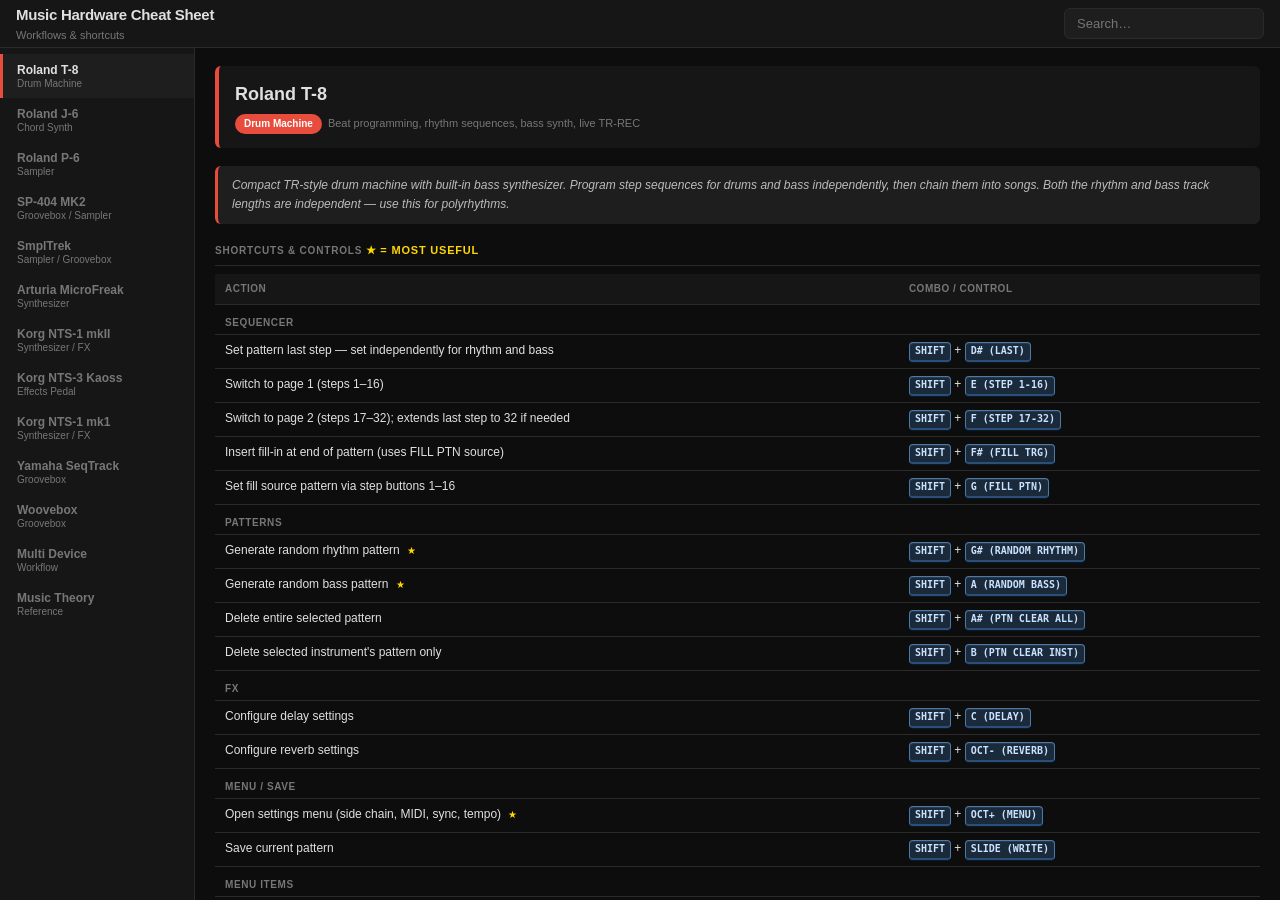
==== commit 4a7ee743: "more" ====
--- a/index.html
+++ b/index.html
@@ -252,7 +252,7 @@
   overview:"Compact TR-style drum machine with built-in bass synthesizer. Program step sequences for drums and bass independently, then chain them into songs. Both the rhythm and bass track lengths are independent — use this for polyrhythms.",
   workflow:[
     "<kbd>[BASS DRUM]</kbd>, <kbd>[SNARE]</kbd>, <kbd>[HIHAT]</kbd>, <kbd>[TOM]</kbd>, <kbd>[HAND CLAP]</kbd>, or <kbd>[BASS]</kbd> — select instrument",
-    "Turn <kbd>[TEMPO/VALUE]</kbd> to set BPM → press <kbd>[ø PLAY]</kbd> to start playback",
+    "Turn <kbd>[TEMPO/VALUE]</kbd> to set BPM → press <kbd>[PLAY]</kbd> to start playback",
     "While playing: press step buttons <kbd>[1–16]</kbd> to toggle hits on/off (live TR-REC)",
     "With instrument selected: turn <kbd>[LEVEL]</kbd> (volume), <kbd>[TUNE]</kbd> (pitch), <kbd>[DECAY]</kbd> (length)",
     "<kbd>[SHIFT]</kbd> + <kbd>[G# (RANDOM RHYTHM)]</kbd> → instant random pattern; <kbd>[SHIFT]</kbd> + <kbd>[A (RANDOM BASS)]</kbd> for bass",
@@ -301,7 +301,7 @@
     "Press keyboard buttons to trigger chords — J-6 plays full voicings automatically",
     "Press <kbd>[CHORD]</kbd> button to hear raw chord shapes without the phrase running",
     "<kbd>[SHIFT]</kbd> + <kbd>[C# (OCTAVE-)]</kbd> or <kbd>[SHIFT]</kbd> + <kbd>[D# (OCTAVE+)]</kbd> to shift octave",
-    "Record: press <kbd>[ó REC]</kbd> → press <kbd>[ø PLAY]</kbd> → play chord changes → press <kbd>[ø PLAY]</kbd> to stop",
+    "Record: press <kbd>[REC]</kbd> → press <kbd>[PLAY]</kbd> → play chord changes → press <kbd>[PLAY]</kbd> to stop",
     "Edit a step: select it → hold <kbd>[SHIFT]</kbd> + press <kbd>[B (MENU)]</kbd> → scroll to COPY / PSTE / INSR / DUPL → press <kbd>[D (ENTER)]</kbd>",
     "Hold <kbd>[PATTERN]</kbd> + turn <kbd>[TEMPO/VALUE]</kbd> to change beats per measure (1/4 note / triplet / 1/8 / 1/8 per beat)",
     "<kbd>[SHIFT]</kbd> + <kbd>[A (KEY)]</kbd> → turn <kbd>[TEMPO/VALUE]</kbd> to transpose keyboard → <kbd>[C (EXIT)]</kbd> to exit",
@@ -422,30 +422,34 @@
 // ─── Roland P-6 ─────────────────────────────────────────────────────────────
 {
   id:"p6",name:"Roland P-6",cat:"Sampler",color:"#27ae60",
-  use:"Sample pad performance, loop/granular/looper, dual FX bus routing, pattern sequencing, motion recording",
-  overview:"6-pad looper/sampler with built-in mic, GRANULAR pad, 6-slot effect chain, and two independent FX buses (BUS A, BUS B, BUS EFFECT). Pads routed independently per bus. Pattern sequencer supports real-time and step input with motion recording (knob automation per step). 20 MFX types including DJFX Looper, Scatter, Isolator, Resonator, Vinyl Sim, Cassette Sim, Lo-Fi, Crusher, Compressor, and more.",
+  use:"Sample pad performance, loop/granular/looper, dual FX bus routing, pattern sequencing, motion recording, sampling",
+  overview:"6-pad looper/sampler with built-in mic, GRANULAR pad, 6-slot effect chain, and two independent FX buses (BUS A, BUS B, BUS EFFECT). Pads routed independently per bus. Pattern sequencer supports real-time and step input with motion recording (knob automation per step). 20 MFX types including DJFX Looper, Scatter, Isolator, Resonator, Vinyl Sim, Cassette Sim, Lo-Fi, Crusher, Compressor, and more. 4 banks × 16 patterns × 16 steps. 48 sample slots (8 banks × 6 pads).",
   workflow:[
-    "Press <kbd>[EXT SOURCE]</kbd> → confirm input (mic/line/USB) with <kbd>[C´ ENTER]</kbd>",
-    "Press <kbd>[ó REC]</kbd> to arm → <kbd>[ø PLAY]</kbd> to start sampling → press a sample pad to stop and assign",
-    "Press sample pad to play; <kbd>[GATE]</kbd> toggles gate mode (plays only while held) vs one-shot",
-    "<kbd>[LOOP]</kbd> button: loop the sample. Change playback direction via SAMPLE EDIT (VOICE) menu",
-    "<kbd>[LO-Fi]</kbd> button: degrade bit rate. <kbd>[SHIFT]</kbd> + <kbd>[LO-Fi]</kbd> to set intensity",
-    "<kbd>[SHIFT]</kbd> + <kbd>[KYBD]</kbd>: hold pads in pressed state (polyphonic trigger mode) ★",
-    "Hold <kbd>[MFX]</kbd> + press <kbd>step buttons</kbd> to select effect; use CTRL1/2/3 knobs to tweak parameters",
-    "Route pad to bus: <kbd>[MFX]</kbd> + <kbd>pad [1–6]</kbd> → toggles BUS A ↔ BUS EFFECT",
-    "Real-time record: <kbd>[ó REC]</kbd> → <kbd>[ø PLAY]</kbd>; turn PITCH/START/END/LEVEL knobs to record motion automation",
-    "Step input: hold <kbd>[PATTERN]</kbd> + press pads to place notes without triggering; hold a step button + press pad to set velocity (StrG/÷Edi/ľEAK)",
-    "Effect GRAB: hold <kbd>[PATTERN]</kbd> + press effect button → FX on only while held",
-    "<kbd>[SHIFT]</kbd> + <kbd>[TIE/WRITE]</kbd> → scroll with <kbd>[TEMPO/VALUE]</kbd> → choose what to save: ALL / PAd / Pd.AL / Ptn / Pt.AL / EFCt"
+    "<b>Play a pattern:</b> Press <kbd>[COPY ►]</kbd> to start/stop. Set tempo: turn <kbd>[TEMPO/VALUE]</kbd> (fine adjust: <kbd>[SHIFT]</kbd> + <kbd>[TEMPO/VALUE]</kbd> in 0.1 BPM steps, range 40.0–300.0)",
+    "<b>Select pattern:</b> Press <kbd>[PATTERN]</kbd> → hold <kbd>[PATTERN]</kbd> + top-4 step buttons to pick bank (1–4) → release <kbd>[PATTERN]</kbd> → press step button 1–16 for pattern number. To queue next pattern while playing: hold <kbd>[PATTERN]</kbd> + press step (switches at end of current pattern)",
+    "<b>Mute a pad:</b> <kbd>[SHIFT]</kbd> + sample pad [1–6] or <kbd>[GRANULAR]</kbd> while pattern is playing. Repeat to unmute. <kbd>[SHIFT]</kbd> + BANK button mutes entire bank",
+    "<b>Bus routing:</b> Dim glow = BUS A (dry) | Blinking dim = BUS B (dry) | Bright = BUS EFFECT (through MFX chain). Toggle: <kbd>[MFX]</kbd> + pad (A↔EFFECT) | <kbd>[DELAY]</kbd> + <kbd>[MFX]</kbd> + pad (B↔EFFECT)",
+    "<b>Step input:</b> Press pad to select it, then press step buttons to toggle steps on/off. Lit step = active. Press lit step again to remove it",
+    "<b>Step edit (note/vel/prob/gate/substep):</b> Long-press step button until it blinks → while holding, press <kbd>[GRANULAR]</kbd> to cycle through: note / velocity / probability / gate time / sub step → turn <kbd>[TEMPO/VALUE]</kbd> to change",
+    "<b>Copy step / Paste step:</b> Press <kbd>[QUANTIZE]</kbd> → VALUE to select source step → <kbd>[KYBD]</kbd> + <kbd>[OCT+]</kbd> → VALUE → 'COPY' → <kbd>[ENTER]</kbd>. Then VALUE to select dest → <kbd>[KYBD]</kbd> + <kbd>[OCT+]</kbd> → 'PStE' → <kbd>[ENTER]</kbd>",
+    "<b>Duplicate all steps (double length):</b> Press <kbd>[QUANTIZE]</kbd> → <kbd>[KYBD]</kbd> + <kbd>[OCT+]</kbd> → VALUE → 'DUPL' → <kbd>[ENTER]</kbd>. All steps are copied after last step",
+    "<b>Copy/paste pattern:</b> <kbd>[SHIFT]</kbd> + <kbd>[COPY]</kbd> → VALUE → 'Ptn' → <kbd>[ENTER]</kbd> → VALUE to select dest → <kbd>[ENTER]</kbd>. Copy a pad's sequence: VALUE → 'PArt' → <kbd>[ENTER]</kbd> → select dest pattern → <kbd>[SHIFT]</kbd> + <kbd>[COPY]</kbd> → select dest pad → <kbd>[ENTER]</kbd>",
+    "<b>Pattern length:</b> <kbd>[SHIFT]</kbd> + <kbd>[D' LAST]</kbd> → turn <kbd>[TEMPO/VALUE]</kbd> → <kbd>[EXIT]</kbd>. <b>Shuffle:</b> <kbd>[SHIFT]</kbd> + <kbd>[D SHUFFLE]</kbd> → VALUE (-90–90; 10–16 = pleasant groove) → <kbd>[EXIT]</kbd>",
+    "<b>Real-time record:</b> <kbd>[QUANTIZE]</kbd> → <kbd>[COPY ►]</kbd>; turn PITCH/START/END/LEVEL knobs to record motion automation. <b>Delete step motion:</b> Press <kbd>[QUANTIZE]</kbd> → VALUE to select step → <kbd>[SHIFT]</kbd> + <kbd>[OCT- MOTION]</kbd> → <kbd>[ENTER]</kbd>",
+    "<b>Route pad to bus: </b><kbd>[MFX]</kbd> + pad (A↔EFFECT) | <kbd>[DELAY]</kbd>+<kbd>[MFX]</kbd>+pad (B↔EFFECT). MFX effect select: hold <kbd>[MFX]</kbd> + step buttons. Use CTRL1/2/3 to tweak parameters",
+    "<b>Sampling:</b> Press <kbd>[SAMPLING]</kbd> → press blinking pad → press <kbd>[SAMPLING]</kbd> to start → press <kbd>[SAMPLING]</kbd> to stop &amp; save. Level: watch step-button VU meter, aim for C–TIE buttons (-3 to 0 dB) occasionally lighting. Rate: <kbd>[LO-Fi]</kbd> cycles 44.1k→22.0k→14.7k→11.0k",
+    "<b>Step sampling (equal slices):</b> In sampling mode: <kbd>[SHIFT]</kbd> + <kbd>[PITCH]</kbd> → S.2–S.64 slices. Then sample repeatedly — unit auto-assigns note numbers starting at C4 per slice",
+    "<b>Save (WRITE):</b> <kbd>[SHIFT]</kbd> + <kbd>[TIE WRITE]</kbd> → VALUE → ALL / PAd / Pd.AL / Ptn / Pt.AL / EFCt → <kbd>[ENTER]</kbd>. <b>Restore:</b> MENU (SHIFT+OCT+) → rL.Pt (pattern) / rL.Sq (sequence) / rL.Pd (pad) → <kbd>[ENTER]</kbd>",
+    "<b>Non-charge USB mode:</b> Hold <kbd>[C EXIT]</kbd> while powering on → battery-only mode (device won't charge from or draw power from connected iOS/USB device)"
   ],
   shortcuts:[
     {cat:"[SHIFT] + pad / bank",combo:"[SHIFT] + sample pads [1–6]",action:"Mute that sample pad (while pattern playing) ★"},
     {cat:"[SHIFT] + pad / bank",combo:"[SHIFT] + [GRANULAR] pad",action:"Mute the granular pad during playback"},
     {cat:"[SHIFT] + pad / bank",combo:"BANK [A/E]–[D/H] + [SHIFT]",action:"Mute all pads in that bank at once"},
-    {cat:"[SHIFT] + button",combo:"[SHIFT] + [ø COPY]",action:"Copy a pattern (or copy/exchange sample pads)"},
-    {cat:"[SHIFT] + button",combo:"[SHIFT] + [ó QUANTIZE]",action:"Toggle REC quantize during real-time input ★"},
+    {cat:"[SHIFT] + button",combo:"[SHIFT] + [COPY]",action:"Copy a pattern (or copy/exchange sample pads)"},
+    {cat:"[SHIFT] + button",combo:"[SHIFT] + [QUANTIZE]",action:"Toggle REC quantize during real-time input ★"},
     {cat:"[SHIFT] + button",combo:"[SHIFT] + [C EXIT]",action:"Stop all currently playing samples ★"},
-    {cat:"[SHIFT] + button",combo:"[SHIFT] + [GATE]",action:"Polyphonic trigger mode — pads layer/trigger simultaneously"},
+    {cat:"[SHIFT] + button",combo:"[SHIFT] + [LOOP]",action:"Polyphonic (POLY) mode — pads layer/trigger simultaneously ★"},
     {cat:"[SHIFT] + button",combo:"[SHIFT] + [LO-Fi]",action:"Set Lo-Fi effect intensity"},
     {cat:"[SHIFT] + button",combo:"[SHIFT] + [OCT+] (MENU)",action:"Open settings menu (reload, initialize, metronome, MIDI, sync)"},
     {cat:"[SHIFT] + button",combo:"[SHIFT] + [F´] (P.ENV)",action:"Open pitch envelope editor (attack, decay, sustain, release, depth)"},
@@ -460,7 +464,7 @@
     {cat:"[PATTERN] hold",combo:"[PATTERN] + sample pads [1–6]",action:"Step input — select pad without triggering ★"},
     {cat:"[PATTERN] hold",combo:"[PATTERN] + [GRANULAR] pad",action:"Select granular pad without triggering"},
     {cat:"[PATTERN] hold",combo:"[PATTERN] + [GRANULAR] + pads [1–6]",action:"Select sample source for granular pad"},
-    {cat:"[PATTERN] hold",combo:"[PATTERN] + [ó QUANTIZE]",action:"Cycle metronome: OFF → PLY (play only) → playback+rec"},
+    {cat:"[PATTERN] hold",combo:"[PATTERN] + [QUANTIZE]",action:"Cycle metronome: OFF → PLY (play only) → playback+rec"},
     {cat:"[PATTERN] hold",combo:"[PATTERN] + [LOOPER]–[MFX] buttons",action:"EFFECT GRAB — effect active only while button held ★"},
     {cat:"[PATTERN] hold",combo:"[PATTERN] + knobs",action:"Show current knob value without changing it"},
     {cat:"[PATTERN] hold",combo:"[PATTERN] + [TEMPO/VALUE]",action:"Set Pattern Scale (step length: 1/16, 1/8 triplet, 1/8, etc.)"},
@@ -496,6 +500,75 @@
     {cat:"MFX effects list",combo:"Cho: CTRL1=DEPTH, CTRL2=RATE, CTRL3=BALANCE",action:"Chorus — classic chorus/EQ"},
     {cat:"MFX effects list",combo:"CrSh: CTRL1=FILTER, CTRL2=RATE, CTRL3=BALANCE",action:"Crusher — bit/rate reduction"},
     {cat:"MFX effects list",combo:"Co÷P: CTRL1=SUSTAIN, CTRL2=ATTACK, CTRL3=RATIO",action:"Compressor — sustain, attack, ratio, level"},
+    {cat:"MFX effects list",combo:"StoP: CTRL1=Depth/Fltr.Mod., CTRL2=Rate/Amp mod., CTRL3=Resonance",action:"Stomp Box — overdrive + modulation"},
+    {cat:"MFX effects list",combo:"S.FLt: CTRL1=Cutoff/Depth, CTRL2=Resonance/Rate, CTRL3=Flt.Type/Sync",action:"Step Filter — rhythmic filter gate"},
+    {cat:"MFX effects list",combo:"FLnG: CTRL1=Depth/Resonance, CTRL2=Rate/Balance, CTRL3=Manual/Sync",action:"Flanger — comb-filter sweep ★"},
+    {cat:"MFX effects list",combo:"PhAS: CTRL1=Depth/Resonance, CTRL2=Rate/Balance, CTRL3=Manual/Sync",action:"Phaser — phase sweep"},
+    {cat:"MFX effects list",combo:"trEN: CTRL1=Depth/Wave, CTRL2=Rate/Sync, CTRL3=Type",action:"Tremolo — amplitude modulation"},
+    {cat:"MFX effects list",combo:"r'nG: CTRL1=Freq/Polarity, CTRL2=Sens/EQ low, CTRL3=Balance/EQ high",action:"Ring Mod — frequency ring modulation"},
+    {cat:"Step seq — copy/gate",combo:"[● QUANTIZE] + value knob",action:"Select a step ★"},
+    {cat:"Step seq — copy/gate",combo:"pad + [SHIFT] + [▶]",action:"Copy or swap a step ★"},
+    {cat:"Step seq — copy/gate",combo:"[SHIFT] + [▶]",action:"Copy / duplicate pattern or sequence → Ptn / PArt / duPL ★"},
+    {cat:"Step seq — copy/gate",combo:"pad + [● QUANTIZE]",action:"Change quantize for that pad"},
+    {cat:"Step seq — copy/gate",combo:"[PATTERN] + [LOOP] or [MFX]",action:"Set step to gate-press mode (plays while pad is held)"},
+    {cat:"Step seq — copy/gate",combo:"[GRANULAR] + [HOLD (KYBD)]",action:"Hold granular pad in playing state"},
+    {cat:"Sample / direction",combo:"[SHIFT] + [REVERSE]",action:"Set sample direction: Fr8d (forward) / rurS (reverse) / ALt (alternating) ★"},
+    {cat:"Sample / direction",combo:"[SHIFT] + [LO-FI] → value 0–225",action:"Set Lo-Fi degradation quality ★"},
+    {cat:"Sample / direction",combo:"[SHIFT] + [PITCH] (while in FILTER section)",action:"Sample auto-chop — select chop point S.1–S.64"},
+    {cat:"Playback & tempo",combo:"[COPY ►] button",action:"Start / stop pattern playback ★"},
+    {cat:"Playback & tempo",combo:"Turn [TEMPO/VALUE]",action:"Set tempo (40.0–300.0 BPM)"},
+    {cat:"Playback & tempo",combo:"[SHIFT] + turn [TEMPO/VALUE]",action:"Fine-adjust tempo in 0.1 BPM steps ★"},
+    {cat:"Pattern select",combo:"[PATTERN] button",action:"Enter / exit pattern select mode"},
+    {cat:"Pattern select",combo:"Hold [PATTERN] + top-4 step buttons (1–4)",action:"Select pattern bank 1–4 ★"},
+    {cat:"Pattern select",combo:"Release [PATTERN] → step buttons 1–16",action:"Select pattern 1–16 in current bank ★"},
+    {cat:"Pattern select",combo:"Hold [PATTERN] + step button (while playing)",action:"Queue next pattern — switches at end of current pattern ★"},
+    {cat:"Pattern management",combo:"[SHIFT] + [D' LAST] → [TEMPO/VALUE] → [EXIT]",action:"Set pattern length (number of steps) ★"},
+    {cat:"Pattern management",combo:"[SHIFT] + [D SHUFFLE] → [TEMPO/VALUE] (-90–90) → [EXIT]",action:"Set shuffle/swing — 10 to 16 = pleasant groove ★"},
+    {cat:"Pattern management",combo:"[SHIFT] + [COPY] → VALUE → 'Ptn' → [ENTER] → select dest → [ENTER]",action:"Copy entire pattern to another slot ★"},
+    {cat:"Pattern management",combo:"[SHIFT] + [COPY] → VALUE → 'PArt' → [ENTER] → select dest pattern → [SHIFT]+[COPY] → select dest pad → [ENTER]",action:"Copy one pad's sequence to another pattern/pad ★"},
+    {cat:"Pattern management",combo:"[QUANTIZE] → [KYBD] + [OCT+] → VALUE → 'DUPL' → [ENTER]",action:"Duplicate all steps (doubles pattern length) ★"},
+    {cat:"Step input — basics",combo:"Press pad → press step buttons to toggle",action:"Step input: select pad then tap steps on/off — lit = active, press again to remove ★"},
+    {cat:"Step input — basics",combo:"Hold step + [KYBD]",action:"Input a tie — extends note into next step"},
+    {cat:"Step input — basics",combo:"Hold step + turn PITCH/START/END/LEVEL",action:"Record knob motion for that specific step ★"},
+    {cat:"Step input — basics",combo:"[QUANTIZE] → [KYBD] + [OCT+] → VALUE → 'InSt' → [ENTER]",action:"Insert empty step at current position ★"},
+    {cat:"Step editing — note/vel/prob",combo:"Long-press step button (until blinks)",action:"Enter step edit mode ★"},
+    {cat:"Step editing — note/vel/prob",combo:"Hold step + press [GRANULAR] (while in step edit)",action:"Cycle through editable params: note → velocity → probability → gate time → sub step ★"},
+    {cat:"Step editing — note/vel/prob",combo:"Turn [TEMPO/VALUE] while holding step",action:"Change selected parameter value"},
+    {cat:"Step editing — note/vel/prob",combo:"Note param: n.C—–n.G9",action:"Set note pitch (C-1 to G9; C#5 shown as n.Cģ5)"},
+    {cat:"Step editing — note/vel/prob",combo:"Velocity param: v.1–v.127",action:"Set step velocity"},
+    {cat:"Step editing — note/vel/prob",combo:"Probability: P.0–P.100 / P.1st / P.n1 / P.1_2–P.8_8",action:"P.0–100 = random chance%; P.1st = first pass only; P.n1 = skip first then always; P.x_y = play only x out of every y loops ★"},
+    {cat:"Step editing — note/vel/prob",combo:"Gate time: G.0–G.150",action:"Set note gate time (length) ★"},
+    {cat:"Step editing — note/vel/prob",combo:"Sub step: ooÈ style patterns",action:"Subdivide step — dots/marks show which sub-divisions play within that step ★"},
+    {cat:"Step editing — note/vel/prob",combo:"[QUANTIZE] → VALUE to select step → [KYBD]+[OCT+] → VALUE → 'COPY' → [ENTER]",action:"Copy step to temp memory ★"},
+    {cat:"Step editing — note/vel/prob",combo:"[QUANTIZE] → VALUE to select dest → [KYBD]+[OCT+] → VALUE → 'PStE' → [ENTER]",action:"Paste step from temp memory ★"},
+    {cat:"Step editing — note/vel/prob",combo:"[QUANTIZE] → VALUE to select step → [SHIFT]+[OCT- MOTION] → [ENTER]",action:"Delete all knob motion data from a step ★"},
+    {cat:"Real-time recording",combo:"[QUANTIZE] → [COPY ►] to start → turn PITCH/START/END/LEVEL",action:"Record knob motion automation in real time ★"},
+    {cat:"Real-time recording",combo:"[QUANTIZE] → [COPY ►] to start → play pads",action:"Record pad triggers in real time"},
+    {cat:"Saving & restore",combo:"[SHIFT] + [TIE WRITE] → VALUE → [ENTER]",action:"Save — options: ALL / PAd (current pad) / Pd.AL (all pads) / Ptn (current pattern) / Pt.AL (all patterns) / EFCt (effects) ★"},
+    {cat:"Saving & restore",combo:"MENU → rL.Pt → [ENTER]",action:"Reload pattern — restore to last saved state ★"},
+    {cat:"Saving & restore",combo:"MENU → rL.Sq → [ENTER]",action:"Reload sequence — restore sequence only to last saved state ★"},
+    {cat:"Saving & restore",combo:"MENU → rL.Gr → [ENTER]",action:"Reload granular settings to last saved state"},
+    {cat:"Saving & restore",combo:"MENU → rL.Pd → [ENTER]",action:"Reload pad settings to last saved state ★"},
+    {cat:"Saving & restore",combo:"MENU → It.Pt / It.Sy / It.FX",action:"Initialize pattern / system settings / effects"},
+    {cat:"Connect — non-charge",combo:"Hold [C EXIT] while powering on",action:"Battery-only mode — P-6 won't draw power from connected USB/iOS device ★"},
+    {cat:"Sampling — setup",combo:"[SAMPLING] button",action:"Enter / exit sampling mode ★"},
+    {cat:"Sampling — setup",combo:"Press blinking pad (in sampling mode)",action:"Select destination pad for sampled sound ★"},
+    {cat:"Sampling — setup",combo:"[LO-Fi] button (cycles each press)",action:"Set sample rate: 44.1k (dim) → 22.0k (lit) → 14.7k (rapid blink) → 11.0k (slow blink) ★"},
+    {cat:"Sampling — setup",combo:"[PITCH] knob (in sampling mode)",action:"Mono (÷ono) or Stereo (StEr)"},
+    {cat:"Sampling — setup",combo:"[START] knob (in sampling mode)",action:"Sample length: FREE (manual stop) or ÷.1/4–÷.29 (measure count)"},
+    {cat:"Sampling — setup",combo:"[END] knob (in sampling mode)",action:"Trigger: t.OFF (manual) / SynC (MIDI/button) / -3db–-24d (auto-trigger on level threshold) ★"},
+    {cat:"Sampling — setup",combo:"[LEVEL] knob (in sampling mode)",action:"Mic sensitivity G.0–G.255 — watch step-button VU meter, aim for C–TIE (-3 to 0 dB) occasionally lighting ★"},
+    {cat:"Sampling — setup",combo:"[DELETE] button (in sampling mode)",action:"Mic mute toggle (lit = muted, dim = active)"},
+    {cat:"Sampling — setup",combo:"[SHIFT] + [PITCH] (in sampling mode) → S.2–S.64",action:"Enable step sampling (equally-divided slices) — note numbers assigned from C4 upward ★"},
+    {cat:"Sampling — setup",combo:"[SAMPLING] to start → [SAMPLING] to stop",action:"Sample a sound — assign to selected pad ★"},
+    {cat:"Sampling — setup",combo:"Step sampling: repeat [SAMPLING] button N times",action:"Record N equal slices into one pad — each gets its own note number ★"},
+    {cat:"Sample management",combo:"Hold pad + [SHIFT] + [COPY] → VALUE → 'COPY' → [ENTER] → blinking dest pad → [ENTER]",action:"Copy a sample to another pad ★"},
+    {cat:"Sample management",combo:"Hold pad + [SHIFT] + [COPY] → VALUE → 'EXCG' → [ENTER] → blinking dest pad → [ENTER]",action:"Exchange (swap) samples between two pads ★"},
+    {cat:"Sample management",combo:"[DELETE] → press blinking pad(s) → [DELETE]",action:"Delete sample from pad ★"},
+    {cat:"Sample management",combo:"[SHIFT] + [F' P.ENV] while pad selected",action:"Edit pitch envelope (Attack/Decay/Sustain/Release/Depth) ★"},
+    {cat:"Sample management",combo:"[SHIFT] + [G VOICE] while pad selected",action:"Edit voice: tune, start, envelope type, loop, direction, chop, mute group ★"},
+    {cat:"Sample management",combo:"[SHIFT] + [G' FILTER] while pad selected",action:"Edit filter: type, cutoff, resonance, envelope depth, key follow ★"},
+    {cat:"Sample management",combo:"[SHIFT] + [A MIXER] while pad selected",action:"Edit mixer: level, pan, send delay/reverb, output bus ★"},
   ],
   tips:[
     "BUS A / B = dry to outputs; BUS EFFECT = through the MFX chain. Dim glow = BUS A, blinking dim = BUS B, bright = BUS EFFECT",
@@ -503,7 +576,108 @@
     "DJFX Looper SPEED negative = reverse playback; SPEED=0 = freeze/hold the current audio frame",
     "Scatter: TYPE chooses the rearrangement pattern, DEPTH sets how scrambled. Use with pattern playback for instant glitch performance",
     "Step master probability: KYBD + TEMPO/VALUE while in step edit. Adds to note probability — great for fill variation without programming fills",
-    "Polyphonic mode: SHIFT + GATE → all 6 pads play simultaneously from one press — instant chord or layer"
+    "Polyphonic (POLY) mode: SHIFT + LOOP → all 6 pads play simultaneously from one press — instant chord or layer ★",
+    "Probability: P.1_2 means 'play 1 time then skip 1' — use P.1_4 on a fill step to fire it every 4 loops. P.1st = intro hit only. P.n1 = skip intro, always after",
+    "Sub steps: divide a step into 2–16 sub-divisions and choose which fire. Great for rolls, ghost notes, or triplet feels inside a 16th-note grid",
+    "Step sampling: SHIFT+PITCH in sampling mode → set S.2–S.64 slices. Each sampling press records one slice. After all slices done, keyboard buttons play them chromatically from C4",
+    "Sampling Lo-Fi tip: set [LO-Fi] to 11.0k (slow blink) before sampling for a lo-fi aesthetic baked into the sample — saved permanently at that quality",
+    "Queue next pattern: hold PATTERN + tap a step while pattern is playing — it waits until the current pattern finishes before switching. No audio glitch",
+    "Resample the P-6's own output: route pad to BUS EFFECT → enter sampling mode → set [END] = SynC → press SAMPLING (or ø) to start — captures the processed signal including MFX chain",
+    "Delete step motion selectively: SHIFT + OCT- (MOTION) clears only the knob automation of one step without removing the note trigger",
+    "Insert empty step (KYBD+OCT+ → InSt) shifts all subsequent steps forward — great for fixing off-by-one timing errors without re-entering everything"
+  ],
+  knobRef:[
+    {
+      name:"VOICE", access:"SHIFT + G",
+      rows:[
+        {source:"CTRL1",  code:"t.ky.F",  range:"",              desc:"Key follow"},
+        {source:"CTRL2",  code:"uEL.S",   range:"",              desc:"Velocity sensitivity"},
+        {source:"CTRL3",  code:"Eu.dP",   range:"",              desc:"Envelope depth"},
+        {source:"PITCH",  code:"P.Atk /", range:"",              desc:"Pitch env: Attack"},
+        {source:"START",  code:"P.dCy \\",range:"",              desc:"Pitch env: Decay"},
+        {source:"END",    code:"P.SUS --", range:"",             desc:"Pitch env: Sustain"},
+        {source:"LEVEL",  code:"P.rEL \\",range:"",             desc:"Pitch env: Release"},
+        {source:"PITCH",  code:"t.Atk /", range:"",              desc:"Voice env: Attack"},
+        {source:"START",  code:"t.dCy / S.PoS",range:"",         desc:"Voice env Decay / Sample start position"},
+        {source:"END",    code:"t.SUS / LP.52",range:"",         desc:"Voice env Sustain / Loop size"},
+        {source:"LEVEL",  code:"t.rEL \\",range:"",             desc:"Voice env: Release"},
+        {source:"VALUE",  code:"C.tUn",   range:"-24–24",        desc:"Pitch in semitones"},
+        {source:"VALUE",  code:"F.tUn",   range:"-100–100",      desc:"Pitch in cents"},
+        {source:"VALUE",  code:"dEtU",    range:"0–100",         desc:"Random detune"},
+        {source:"VALUE",  code:"t.Enu",   range:"AdSr/Adr/AdA.C",desc:"Envelope type"},
+        {source:"VALUE",  code:"t.KY.F",  range:"0–255",         desc:"Key follow"},
+        {source:"VALUE",  code:"tuA",     range:"OFF / On",      desc:"Amp envelope on/off"},
+        {source:"VALUE",  code:"Chop",    range:"OFF, 2–64",     desc:"Chop sample"},
+        {source:"VALUE",  code:"NU.Gr",   range:"Off, 1–128",    desc:"Mute group"},
+      ]
+    },
+    {
+      name:"GRANULAR", access:"SHIFT + GRANULAR pad",
+      rows:[
+        {source:"CTRL1",  code:"SPrd",    range:"",              desc:"Spread"},
+        {source:"CTRL2",  code:"GrnS",    range:"",              desc:"Grain density"},
+        {source:"CTRL3",  code:"G.ShP",   range:"",              desc:"Grain amp env decay point"},
+        {source:"PITCH",  code:"h.PoS",   range:"",              desc:"Grain start position"},
+        {source:"END",    code:"G.Si2",   range:"",              desc:"Grain size"},
+        {source:"VALUE",  code:"SNPL",    range:"A-1, A-2...",   desc:"Grain source: bank-pad"},
+        {source:"VALUE",  code:"G.ruS",   range:"0–100",         desc:"Grain reverse probability"},
+        {source:"VALUE",  code:"G.tN.J",  range:"0–100",         desc:"Grain jitter"},
+        {source:"VALUE",  code:"G.ky.F",  range:"0–255",         desc:"Grain key follow"},
+        {source:"VALUE",  code:"St.Nd",   range:"CoLd / hot",    desc:"Gradual playback (cold=gradual, hot=instant)"},
+        {source:"VALUE",  code:"h.SPd",   range:"-4.00–4.00",    desc:"Grain playback speed"},
+      ]
+    },
+    {
+      name:"FILTER", access:"SHIFT + G'",
+      rows:[
+        {source:"TYPE",   code:"LPF/bPF/hPF/PKG",range:"",      desc:"Filter type (Low/Band/High/Peaking)"},
+        {source:"CTRL1",  code:"Cut.F",   range:"",              desc:"Cutoff frequency"},
+        {source:"CTRL2",  code:"rESO",    range:"",              desc:"Resonance"},
+        {source:"CTRL3",  code:"Eu.dP",   range:"",              desc:"Filter envelope depth"},
+        {source:"CTRL1",  code:"C.ky.F",  range:"",              desc:"Cutoff key follow"},
+        {source:"CTRL2",  code:"uEL.S",   range:"",              desc:"Velocity → cutoff"},
+        {source:"PITCH",  code:"tyPE (auto chop)",range:"S.1–S.64",desc:"Sample auto-chop via SHIFT+PITCH"},
+      ]
+    },
+    {
+      name:"MIXER", access:"SHIFT + A",
+      rows:[
+        {source:"PITCH",  code:"PAn",     range:"",              desc:"Pan position"},
+        {source:"START",  code:"Snd.d",   range:"",              desc:"Delay send level"},
+        {source:"END",    code:"Snd.r",   range:"",              desc:"Reverb send level"},
+        {source:"LEVEL",  code:"LEuL",    range:"",              desc:"Volume level"},
+        {source:"VALUE",  code:"Leu.J",   range:"0–100",         desc:"Grain random volume"},
+        {source:"VALUE",  code:"OUt.b",   range:"bUS.A/bUS.b/EFCt",desc:"Select output bus"},
+        {source:"VALUE",  code:"A.PAn",   range:"OFF/Alt/SUn9/rnd",desc:"Auto pan mode"},
+      ]
+    },
+    {
+      name:"DELAY", access:"SHIFT + A' — Delay side",
+      rows:[
+        {source:"PITCH",  code:"d.tiN",   range:"1–740 / 1_4…",  desc:"Delay time (ms or synced note value)"},
+        {source:"START",  code:"d.LEu",   range:"0–255",          desc:"Delay level"},
+        {source:"VALUE",  code:"d.Syn",   range:"OFF / On",       desc:"Delay sync with tempo"},
+        {source:"VALUE",  code:"d.FbK",   range:"0–255",          desc:"Feedback"},
+        {source:"VALUE",  code:"d.F.Nd",  range:"norN/Cr.Lr/Cr.rL",desc:"Feedback mode (normal or panning L→R / R→L)"},
+        {source:"VALUE",  code:"d.L.Ct",  range:"FLAt–800 Hz",    desc:"Low cut"},
+        {source:"VALUE",  code:"d.H.Ct",  range:"630–FLAt Hz",    desc:"High cut"},
+        {source:"VALUE",  code:"d.L.Nd",  range:"PrE / PoSt",     desc:"Level change: smooth vs hard stop"},
+        {source:"VALUE",  code:"d.to.r",  range:"0–255",          desc:"Delay to reverb send"},
+      ]
+    },
+    {
+      name:"REVERB", access:"SHIFT + A' — Reverb side",
+      rows:[
+        {source:"PITCH",  code:"r.tyP",   range:"ANb/rooN/hALl/hAlL2/PLAt/Nod",desc:"Reverb type"},
+        {source:"END",    code:"r.tiN",   range:"0–255",          desc:"Reverb length"},
+        {source:"LEVEL",  code:"r.Leu",   range:"0–255",          desc:"Reverb level"},
+        {source:"VALUE",  code:"r.Pdl",   range:"0–100",          desc:"Pre-delay"},
+        {source:"VALUE",  code:"r.L.Ct",  range:"FLAt–800 Hz",    desc:"Low cut"},
+        {source:"VALUE",  code:"r.H.Ct",  range:"630–FLAt Hz",    desc:"High cut"},
+        {source:"VALUE",  code:"r.dnS",   range:"0–10",           desc:"Reverb density"},
+        {source:"VALUE",  code:"GL.dr",   range:"OFF / On",       desc:"Use pattern or global settings"},
+      ]
+    },
   ]
 },
 // ─── Roland SP-404 MK2 ──────────────────────────────────────────────────────
@@ -512,18 +686,23 @@
   use:"Sampling, beat making, live pad performance, TR-REC patterns, EFX motion rec, DJ mode, skip-back sampling",
   overview:"Performance sampler: 16 pads × 10 banks (A–J), TR-REC pattern sequencer, dual FX buses (BUS 1/2/3/4), DJ mixer mode, EFX motion recording, skip-back sampling (SBS), CHROMATIC mode, BOUNCE, and a full shortcut system. Version 5.50.",
   workflow:[
-    "Bank <kbd>[A/F]</kbd>–<kbd>[E/J]</kbd> to select bank → press pads <kbd>[1–16]</kbd> to play samples",
-    "Sampling: <kbd>[EXT SOURCE]</kbd> → set input → <kbd>[REC]</kbd> → press a pad → <kbd>[REC]</kbd> to stop and save",
-    "<kbd>[SHIFT]</kbd> + <kbd>Pad[11]</kbd> → TAP TEMPO (tap SUB PAD repeatedly to lock BPM)",
-    "TR-REC: press <kbd>[ø PLAY]</kbd> → then <kbd>[SHIFT]</kbd> + <kbd>[REC]</kbd> → press pads to place on steps. <kbd>[DEL]</kbd> while in TR-REC = erase mode",
-    "Pattern knobs during record: <kbd>CTRL1</kbd> = BPM, <kbd>CTRL2</kbd> = LENGTH (1–64 bars), <kbd>CTRL3</kbd> = SHUFFLE (-50–+50)",
-    "<kbd>[SHIFT]</kbd> + <kbd>CTRL2</kbd> = TIME SIGNATURE; <kbd>[SHIFT]</kbd> + <kbd>CTRL3</kbd> = METRO VOLUME",
-    "EFX Motion Rec: during pattern playback press <kbd>[REC]</kbd> → press <kbd>[MARK]</kbd> → operate effect buttons/CTRL knobs → <kbd>[EXIT]</kbd>",
-    "BOUNCE: <kbd>[PATTERN SELECT]</kbd> → <kbd>[COPY]</kbd> → hold <kbd>[HOLD]</kbd> + pad = select chain → <kbd>[COPY]</kbd> → renders to a new pad",
-    "<kbd>[SHIFT]</kbd> + <kbd>Pad[4]</kbd> = CHROMATIC — all 16 pads play the same sample at different pitches",
-    "DJ mode: press <kbd>[D/I]</kbd> + <kbd>[E/J]</kbd> simultaneously → assign CH1 and CH2 samples → mix with CTRL1/2/3",
-    "Live FX swap: <kbd>[REMAIN]</kbd> + <kbd>[BUS FX]</kbd> swaps BUS 1 ↔ BUS 2 effects in real time (parameters preserved)",
-    "Hold <kbd>[REMAIN]</kbd> 3 sec → LIVE MODE — disables all edit buttons on stage"
+    "<b>Play samples:</b> Bank <kbd>[A/F]</kbd>–<kbd>[E/J]</kbd> to select bank → press pads <kbd>[1–16]</kbd> to play samples. <kbd>[SHIFT]</kbd> + <kbd>[REVERSE]</kbd> + pad = toggle mute on/off",
+    "<b>Sampling:</b> <kbd>[EXT SOURCE]</kbd> → set input level (watch VU meter, aim for 0 dB peak) → <kbd>[REC]</kbd> → press a pad → play/sing into mic/line in → <kbd>[REC]</kbd> to save. <kbd>[SHIFT]</kbd> + <kbd>[RECORD SETTING]</kbd> for auto-gain, count-in, END SNAP",
+    "<b>Set tempo:</b> <kbd>[SHIFT]</kbd> + <kbd>Pad[11]</kbd> = TAP TEMPO (tap <kbd>[SUB PAD]</kbd> button repeatedly to lock BPM to your taps). Or during recording: <kbd>[SHIFT]</kbd> + <kbd>[CTRL1]</kbd> knob = BPM",
+    "<b>TR-REC (step recording):</b> <kbd>[PATTERN SELECT]</kbd> → press empty red pad to start → <kbd>[REMAIN]</kbd> = switch to TR-REC mode → <kbd>[REC]</kbd> → <kbd>[SUB PAD]</kbd> + pads to silently select samples → <kbd>[CTRL2]</kbd> = pitch / <kbd>[CTRL3]</kbd> = velocity → press step buttons 1–16 to place on steps. <kbd>[DEL]</kbd> = erase mode (hold pad to erase). Press <kbd>[EXIT]</kbd> 2× to finish",
+    "<b>Step edit (TR-REC):</b> Knobs during TR-REC: <kbd>[CTRL1]</kbd> = SUBSTEP (divide steps) or HOLD STEP (length), <kbd>[CTRL2]</kbd> = PITCH (-12–+12), <kbd>[CTRL3]</kbd> = VELOCITY (0–127). <kbd>[PITCH/SPEED]</kbd> = chromatic pitch mode per step. <kbd>[SHIFT]</kbd> + <kbd>[CTRL1]</kbd> = BPM, <kbd>[SHIFT]</kbd> + <kbd>[CTRL2]</kbd> = SHUFFLE (-50–+50), <kbd>[SHIFT]</kbd> + <kbd>[CTRL3]</kbd> = START offset (-50–99%)",
+    "<b>Pattern bank selection:</b> Press bank <kbd>[A/F]</kbd>–<kbd>[E/J]</kbd> buttons to switch. Banks A–E lit solid / F–J blinking. Each bank holds 16 patterns independently. <kbd>[SHIFT]</kbd> + bank = set all pads in that bank to same bus",
+    "<b>Bus routing (REMAIN + pad):</b> Hold <kbd>[REMAIN]</kbd> long → pads show color (orange=BUS1, green=BUS2, white=DRY). Press pad to toggle: BUS 1/2 ↔ DRY. Hold bank button = set all pads in bank to same bus. <kbd>[BUS FX]</kbd> toggles which bus to edit (lit=BUS1, blinking=BUS2)",
+    "<b>Effect configs:</b> Press effect buttons: <kbd>[FILTER+DRIVE]</kbd>, <kbd>[RESONATOR]</kbd>, <kbd>[DELAY]</kbd>, <kbd>[ISOLATOR]</kbd>, <kbd>[DJFX LOOPER]</kbd>, <kbd>[MFX]</kbd> → turns effect on. <kbd>[CTRL1]</kbd>–<kbd>[CTRL3]</kbd> = main params. While holding <kbd>[VALUE]</kbd> + <kbd>[CTRL1]</kbd>–<kbd>[CTRL3]</kbd> = sub-params. <kbd>[SHIFT]</kbd> + <kbd>[MARK]</kbd> 3 sec = save BUS 1/2 effect params",
+    "<b>Envelope (volume shape):</b> <kbd>[SHIFT]</kbd> + <kbd>[PITCH/SPEED]</kbd> → select pad → <kbd>[CTRL1]</kbd> = ATTACK (0–127, 0–3 sec fade-in) / <kbd>[CTRL2]</kbd> = HOLD (1–100% playback range) / <kbd>[CTRL3]</kbd> = RELEASE (0–127, 0–3 sec fade-out)",
+    "<b>Chopping (CHOP):</b> Set markers first: during sample playback press <kbd>[MARK]</kbd> to place splits. Then <kbd>[SHIFT]</kbd> + <kbd>[START/END]</kbd> → <kbd>[VALUE]</kbd> = ASSIGN TO PAD → select empty pads to assign chunks → <kbd>[CTRL2]</kbd> = select marker → turn <kbd>[VALUE]</kbd> to arrange → <kbd>[MARK]</kbd> to confirm",
+    "<b>Bouncing (BOUNCE):</b> <kbd>[PATTERN SELECT]</kbd> → select pattern to convert → <kbd>[COPY]</kbd> → hold <kbd>[HOLD]</kbd> + pads = select pattern chain → <kbd>[COPY]</kbd> → press empty blue pad to save as new sample. Auto-bypasses all BUS 1–4 effects. Can use bank buttons + <kbd>[CTRL3]</kbd> to assign to different project",
+    "<b>Muting:</b> Press <kbd>[REVERSE]</kbd> + pad = toggle mute on/off (muted = red, unmuted = white). <kbd>[REVERSE]</kbd> + <kbd>[REMAIN]</kbd> = PAD MUTE MODE (latches mute state). <kbd>[SHIFT]</kbd> + <kbd>[BUS FX]</kbd> = MUTE BUS (mutes BUS 1/2 input, leaves reverb/delay tails)",
+    "<b>Mute events (PAD MUTE MOTION):</b> Record: <kbd>[PATTERN SELECT]</kbd> → select pattern → <kbd>[REC]</kbd> → <kbd>[SHIFT]</kbd> + <kbd>[REVERSE]</kbd> + <kbd>[REMAIN]</kbd> = PAD MUTE MODE (MOTION REC) → press pads to mute/unmute while pattern plays → <kbd>[EXIT]</kbd> to finish. Delete all: <kbd>[PATTERN EDIT]</kbd> → select pattern → <kbd>[DEL]</kbd> + <kbd>[REVERSE]</kbd>. Delete specific: same PAD MUTE MODE → press <kbd>[DEL]</kbd> → press pads you want to erase from while listening",
+    "Real-time recording: <kbd>[PATTERN SELECT]</kbd> → select empty red pad → <kbd>[REMAIN]</kbd> lit (not blinking) = Real-Time mode → <kbd>[REC]</kbd> → press pads freely to record notes in real time. Press <kbd>[HOLD]</kbd> + pad = latch trigger. <kbd>[ROLL]</kbd> + pad = rapid repeated hits",
+    "EFX Motion Rec: <kbd>[PATTERN SELECT]</kbd> → select pattern → <kbd>[PLAY]</kbd> to play → <kbd>[REC]</kbd> → <kbd>[MARK]</kbd> → operate effect buttons / CTRL knobs to automate → <kbd>[EXIT]</kbd>. Deletes with <kbd>[DEL]</kbd> + <kbd>[MARK]</kbd> during pattern edit",
+    "DJ mode: <kbd>[D/I]</kbd> + <kbd>[E/J]</kbd> simultaneously → assigns CH1 (left channel) and CH2 (right channel) → <kbd>[CTRL1]</kbd> = CH1 level, <kbd>[CTRL2]</kbd> = CH2 level, <kbd>[CTRL3]</kbd> = crossfade. <kbd>[ROLL]</kbd> + pad[13/15] = loop/roll CH1/CH2. <kbd>[SHIFT]</kbd> + pad = play from marker position",
+    "Live FX swap: <kbd>[REMAIN]</kbd> + <kbd>[BUS FX]</kbd> = swaps BUS 1 ↔ BUS 2 effects in real time (parameter values preserved). Hold <kbd>[REMAIN]</kbd> 3 sec → LIVE MODE (disables all edit buttons for stage safety)"
   ],
   shortcuts:[
     {cat:"[SHIFT] + Pad — Sample modes",combo:"[SHIFT] + Pad[1]",action:"FIXED VELOCITY — always plays at max (127)"},
@@ -614,6 +793,48 @@
     {cat:"Koala Sampler",combo:"[PATT EDIT] (Koala mode)",action:"Open Piano Roll / Mixer"},
     {cat:"Serato",combo:"PAD 1–8 (Serato DJ mode)",action:"Sampler slot play"},
     {cat:"Serato",combo:"BANK A–D (Serato Studio mode)",action:"Select Deck 1–4"},
+    {cat:"Sampling — setup & input",combo:"[SHIFT] + [RECORD SETTING]",action:"Open sampling config (auto-gain, count-in, END SNAP, bit depth, trim) ★"},
+    {cat:"Sampling — setup & input",combo:"[SHIFT] + [EXT SOURCE]",action:"Open INPUT SETTING (mic gain, line level, guitar input, stereo/mono)"},
+    {cat:"Sampling — setup & input",combo:"[SHIFT] + Pad[10]",action:"COUNT-IN toggle (1 meas / 2 meas / WAIT / OFF) before sampling starts"},
+    {cat:"Sampling — setup & input",combo:"[SHIFT] + Pad[9]",action:"METRONOME on/off (helps with timing during sample record)"},
+    {cat:"Sampling — recording",combo:"[REC] → press pad → audio into mic/line → [REC]",action:"Basic sample recording to selected pad ★"},
+    {cat:"Sampling — recording",combo:"[SHIFT] + Pad[12]",action:"GAIN settings (UTILITY > SYSTEM > GAIN) — adjust input level"},
+    {cat:"Sampling — editing",combo:"[SHIFT] + [START/END]",action:"CHOP — split sample at markers, assign chunks to pads ★"},
+    {cat:"Sampling — editing",combo:"[MARK] (during playback)",action:"Place marker on sample for splitting (CHOP) or looping"},
+    {cat:"Sampling — editing",combo:"[ROLL] (in CHOP mode)",action:"Preview loop end point before confirming splits"},
+    {cat:"Envelope (amplitude shape)",combo:"[SHIFT] + [PITCH/SPEED]",action:"ENVELOPE editor — set fade-in (ATTACK 0–127) / hold % / fade-out (RELEASE) ★"},
+    {cat:"Pattern — real-time rec",combo:"[PATTERN SELECT] → empty red pad → [REC]",action:"Start real-time pattern recording (REMAIN lit = real-time mode) ★"},
+    {cat:"Pattern — TR-REC",combo:"[PATTERN SELECT] → empty red pad → [REMAIN] (toggle to blink) → [REC]",action:"Start TR-REC (step recording) mode ★"},
+    {cat:"Pattern — TR-REC params",combo:"[CTRL1] (TR-REC)",action:"SUBSTEP (divide steps: 1/2/3/4/6/8) or HOLD STEP (1–32 / LAST) ★"},
+    {cat:"Pattern — TR-REC params",combo:"[CTRL2] (TR-REC)",action:"PITCH per step (-12–+12 semitones) ★"},
+    {cat:"Pattern — TR-REC params",combo:"[CTRL3] (TR-REC)",action:"VELOCITY per step (0–127 loudness) ★"},
+    {cat:"Pattern — TR-REC params",combo:"[PITCH/SPEED] button (TR-REC)",action:"CHROMATIC pitch mode: press to select scale, turn [VALUE] for note ★"},
+    {cat:"Pattern — TR-REC step edit",combo:"[SUB PAD] + pads [1–16] (TR-REC)",action:"Silently select sample without retriggering ★"},
+    {cat:"Pattern — TR-REC step edit",combo:"[SHIFT] + [CTRL3] (TR-REC)",action:"START offset per step (-50–99%) — offset where sample starts ★"},
+    {cat:"Pattern — bank select",combo:"Bank [A/F]–[E/J] buttons",action:"Switch pattern bank (A–E lit, F–J blinking) ★"},
+    {cat:"Pattern — bank select",combo:"[SHIFT] + bank [A/F]–[E/J]",action:"Set entire bank output to same bus (all pads → BUS1/2/DRY)"},
+    {cat:"Pattern — length & timing",combo:"[CTRL2] (during pattern rec)",action:"LENGTH (1–64 measures) ★"},
+    {cat:"Pattern — length & timing",combo:"[SHIFT] + [CTRL2] (pattern rec)",action:"TIME SIGNATURE (1/4 – 7/4) ★"},
+    {cat:"Pattern — length & timing",combo:"[SHIFT] + [CTRL3] (pattern rec)",action:"METRO VOLUME (0–5) — metronome click level ★"},
+    {cat:"Pattern — convert to sample",combo:"[PATTERN SELECT] → pattern → [COPY] → hold [HOLD]+pads → [COPY]",action:"BOUNCE — convert pattern chain to audio sample ★"},
+    {cat:"Bus routing",combo:"Hold [REMAIN] long",action:"Bus assign mode — pads show color (orange/green/white) ★"},
+    {cat:"Bus routing",combo:"[REMAIN] + pads [1–16]",action:"Toggle pad output: BUS1/2 ↔ DRY ★"},
+    {cat:"Bus routing",combo:"[REMAIN] + bank [A/F]–[E/J]",action:"Set all pads in bank to same bus ★"},
+    {cat:"Bus routing",combo:"[REMAIN] + [EXT SOURCE]",action:"Set external input (LINE IN) output bus"},
+    {cat:"Bus routing",combo:"[BUS FX] button",action:"Toggle effect bus control: BUS 1 (lit) ↔ BUS 2 (blinking) ★"},
+    {cat:"Effects — add/enable",combo:"Press effect button ([FILTER+DRIVE]/[RESONATOR]/etc.)",action:"Turn effect on for selected BUS ★"},
+    {cat:"Effects — add/enable",combo:"[MFX] button (hold)",action:"Cycle through all MFX effects (#1–16, #17+, #33+) ★"},
+    {cat:"Effects — parameters",combo:"[CTRL1]–[CTRL3] (effect on)",action:"Edit main effect parameters ★"},
+    {cat:"Effects — sub-parameters",combo:"Hold [VALUE] + turn [CTRL1]–[CTRL3]",action:"Edit sub-parameters of effects ★"},
+    {cat:"Effects — save params",combo:"Hold [SHIFT] + [MARK] 3 seconds",action:"Save BUS 1 & BUS 2 effect parameter values ★"},
+    {cat:"Effects — effect grab",combo:"Hold [VALUE] + press effect button",action:"Effect active only while button held (momentary) ★"},
+    {cat:"Mute — basic",combo:"[REVERSE] + pads [1–16]",action:"Toggle pad mute on/off (red=muted, white=unmuted) ★"},
+    {cat:"Mute — latch mode",combo:"[REVERSE] + [REMAIN]",action:"PAD MUTE MODE — mute state latches, stays until toggled"},
+    {cat:"Mute — event recording",combo:"[PATTERN SELECT] → pattern → [REC] → [SHIFT]+[REVERSE]+[REMAIN]",action:"PAD MUTE MOTION REC — record mute on/off changes to pattern ★"},
+    {cat:"Mute — event playback",combo:"(after recording mute events)",action:"Pattern plays back with recorded mute automations (PAD MUTE MOTION PLAY)"},
+    {cat:"Mute — event delete all",combo:"[PATTERN EDIT] → pattern → [DEL] + [REVERSE]",action:"Delete all pad mute automations from pattern"},
+    {cat:"Mute — event delete specific",combo:"PAD MUTE MODE → [DEL] → press pads during playback",action:"Selectively erase mute automations while listening ★"},
+    {cat:"Mute — bus mute",combo:"[SHIFT] + [BUS FX]",action:"MUTE BUS — silences BUS 1/2 input (tails remain) ★"},
   ],
   tips:[
     "TR-REC REHEARSAL: press [REC] once to record, press again to switch to rehearsal (loops without recording) — practice before committing",
@@ -1124,31 +1345,40 @@
   use:"Pocket 16-track groovebox with chord-follow system, step sequencer, Song mode fragments, sampler/vocoder, conditional triggering, and multi-FX",
   overview:"Compact 16-track battery-powered groovebox. Hardware: Write/Play touch buttons, Value knob, 16 tactile microswitches with step LEDs, LED screen (8-char top row + 8-char bottom row), MIDI Type A, USB-C, Line In, Headphones/Sync Out, antenna. Tracks: 1/Cd (chord), 2/bS (bass), 3/Ld (lead), 4/Ar (arp), 5/Ki (kick), 6/Sn (snare), 7/hh (hi-hat), 8/Pc (perc), 9–13/A1–A5 (aux), 14/A6 (sampler), 15/A7 (live), 16/A8 (song). Structure: 16 songs → 16 tracks each → 16 patterns each → 16 steps each. Song mode: 99 fragments (Fr.01–Fr.99) each with per-track pattern/mute/automation + DJFX. Sampler: 2 banks × 16 kits (US.01–US.16) × 16 slices (12s max @ 22kHz 16-bit). Track parameter pages: Pttn → GLob → OSc1 → OSc2 → AMPL → FLtr → Pich → Pan → dyna. Song parameter pages: GLob → EFct → Fr.01–Fr.99. Chord-follow transposes all tracks to current chord. Auto-saves on every play press.",
   workflow:[
+    "═══ Getting Started ═══",
     "Boot without touching Write or Play buttons (touch sensitivity calibrated on boot) → drops into Song mode",
     "Set output volume: hold <kbd>Play</kbd> + turn Value knob. Select song: hold <kbd>Play</kbd> + press 1–16",
     "Set BPM: enter Song mode (hold <kbd>Value</kbd> + short-press <kbd>16/A8/Song</kbd>) → GLob page (first page on left) → hold <kbd>1/Cd</kbd> + turn Value to set BPM. Root note: hold <kbd>2/bS</kbd> + turn Value. Scale: hold <kbd>3/Ld</kbd> + turn Value",
+    "═══ Navigation & Modes ═══",
     "Switch to a track: hold <kbd>Value</kbd> + short-press 1–13 (tracks Cd–A5); hold <kbd>Value</kbd> + long-press 14–16 (tracks A6–A8). Note: short-press 14/15/16 opens Sampler/Live/Song instead",
     "Select a patch: switch to track (hold <kbd>Value</kbd> + short-press 1–13) → turn Value knob to scroll to 'Pach' page → hold any category key (Cd–A2) + turn Value to browse — first item undoes last change, last item inits with saw wave",
+    "═══ Step Sequencing ═══",
     "Program a step: switch to track → short-press <kbd>Value</kbd> to jump to SEq page → press 1–16 to audition note → hold <kbd>Write</kbd> + short-press step to record; hold <kbd>Write</kbd> + short-press existing step to delete",
     "Edit a step: on SEq page (short-press <kbd>Value</kbd> to get there) → hold step 1–16 until it blinks → press Value knob to cycle params (note / VELo / LEn / ShFt / when / do) → turn Value to change",
     "Multi-step edit: on SEq page → hold first step until blinking → while holding, press <kbd>Write</kbd> and release step → still holding Write, select other steps → press Value to cycle params → turn Value to change all at once",
     "Conditional trigger: on SEq page → hold step until blinking → press Value to cycle to 'when' param → turn Value (e.g. 1of4 = fires once every 4 loops). Cycle to 'do' for modification (with dot = silent if condition not met)",
+    "═══ Chord Track ═══",
     "Set chord-follow (FLW.C): switch to track (hold <kbd>Value</kbd> + short-press 1–13 for Cd–A5; long-press 14–16 for A6–A8) → turn Value to GLob page → hold <kbd>4/Ar</kbd> + turn Value → choose: off / root / CLS.A (closest) / LGL (in-key) / trS (transpose)",
     "Play &amp; program chords (track 1/Cd): switch to track 1 (hold <kbd>Value</kbd> + short-press <kbd>1/Cd</kbd>) → keys 1–3 and 5–8 play 7 chords from type 1 (lower bank); keys 9–11 and 13–16 play 7 chords from type 2 (upper bank). Change chord type: hold <kbd>4/CdLo</kbd> (lower bank) or <kbd>12/CdHi</kbd> (upper bank) + turn Value — both banks can have different chord types. To program: short-press <kbd>Value</kbd> for SEq page → hold <kbd>Write</kbd> + press step to record current chord",
+    "═══ Song Mode ═══",
     "Play one pattern then stop (for external recording): enter Song mode (hold <kbd>Value</kbd> + short-press <kbd>16/A8/Song</kbd>) → turn Value right to Fr.01 → hold <kbd>Write</kbd> + short-press tracks to enable → hold <kbd>Write</kbd> + turn Value to set length (match your pattern length) → turn Value right to Fr.02 → leave length at 0 and enable no tracks → screen shows 'End' → playback stops automatically after Fr.01 finishes ★",
     "Song mode arrangement: enter Song mode (hold <kbd>Value</kbd> + short-press <kbd>16/A8/Song</kbd>) → turn Value right past GLob/EFct until screen reads Fr.01 → hold <kbd>Write</kbd> + short-press tracks to enable per fragment → hold <kbd>Write</kbd> + turn Value to set fragment length",
     "Edit fragment track settings: in Song mode (hold <kbd>Value</kbd> + short-press <kbd>16/A8</kbd>) on a Fr.xx page → hold a lit (enabled) track button until blinking → press Value to cycle: Pttn# / Behv / CdLk / retr.Pt → turn Value to change",
     "Fragment DJ FX mode: while on Fr.01–Fr.99, hold <kbd>Value</kbd> + press <kbd>16/A8/Song</kbd> — access filter sweep, gater, drone, buffer FX",
+    "Create song fragments: Enter Song mode (hold <kbd>Value</kbd> + short-press <kbd>16/A8/Song</kbd>) → turn Value right past GLob/EFct until screen reads Fr.01 → hold <kbd>Write</kbd> + turn Value to set fragment length (bar count) → hold <kbd>Write</kbd> + short-press tracks 1–16 to enable them in this fragment → to configure per-track: hold any lit track until blinking → press Value to cycle Pttn# / Behv / CdLk / retr.Pt → turn Value to change. Behv options: play / mute / fade in-out / filter+pitch+gater effects. Context menu (hold Write + short-press Value): insert / clone / delete fragments",
+    "═══ Live Mode ═══",
     "Live mode scenes: scenes are Live mode's equivalent of Song mode fragments — each scene (1–16) stores which tracks are muted/unmuted plus per-track pattern#, behavior, chord lock, and retrigger settings. The 'Live scene' is your current improvised state; 'programmed scenes 1–16' are saved snapshots. Switch immediately: hold <kbd>Play</kbd> + short-press 1–16. Schedule (waits for current scene to end): hold <kbd>Play</kbd> + long-press 1–16. Edit a scene's per-track settings: hold lit track until blinking → press Value to cycle Pttn# / Behv / CdLk / retr.Pt → turn Value. Use scenes for live transitions and arrangement without a fixed song structure.",
     "Live mode: enter Live mode (hold <kbd>Value</kbd> + short-press <kbd>15/A7</kbd>) → mute/unmute tracks: hold <kbd>Write</kbd> + press 1–16 → select improvisation track: hold <kbd>Play</kbd> 2s until 'Slct trak', then press track button",
+    "═══ Sampling ═══",
     "Record sample: enter Sampler (hold <kbd>Value</kbd> + short-press <kbd>14/A6</kbd>) → select kit (hold <kbd>Play</kbd> + short-press 1–16) → turn Value to choose input format → press Play to monitor VU → hold <kbd>Write</kbd> + hold slot 1–16 to record. Apply kit to track: context menu (hold Write + short-press Value) → 'SMPK Pach' → switch to track (hold <kbd>Value</kbd> + short-press/long-press track button) → 'Pste Pach'",
+    "Sample a drum kit: enter Sampler (hold Value + short-press 14/A6) → select kit (hold Play + press 1–16) → select format (turn Value: 44.8 line for drums) → press Play to monitor VU levels → hold <kbd>Write</kbd> + hold a slot 1–16 to record each hit. Edit slice: hold slice until blinking → press Value to cycle St.C/St.F/En.C/En.F/Mode/Warp/Pich. Auto-slice a loop: open context menu (hold <kbd>Write</kbd> + short-press <kbd>Value</kbd>) → select Auto or Even → hold <kbd>Write</kbd> + turn Value to set count 2–16 → long-press <kbd>Value</kbd> to execute. Exit sampler to commit. Apply to track: context menu → SMPK Pach → switch to track (hold Value + short-press/long-press track button) → Pste Pach. Resample own audio: exit sampler, play song, re-enter sampler, context menu → SKiP bacK",
+    "═══ Live Recording ═══",
     "Live record overdub: switch to track (hold <kbd>Value</kbd> + short-press 1–13) → press <kbd>Play</kbd> to start playback → hold <kbd>Write</kbd> + short-press <kbd>Play</kbd> to enter overdub (count-in then records) → short-press <kbd>Play</kbd> to stop recording. Erase: hold <kbd>Write</kbd> + long-press <kbd>Play</kbd>",
-    "Undo: enter Song mode (hold <kbd>Value</kbd> + short-press <kbd>16/A8/Song</kbd>) → turn Value left to GLob page → open context menu (hold <kbd>Write</kbd> + short-press <kbd>Value</kbd>) → find 'Undo' → hold <kbd>Write</kbd> + long-press <kbd>Value</kbd> to execute",
     "Live record quantized notes: switch to track (hold <kbd>Value</kbd> + short-press 1–13 for Cd–A5; long-press 14–16 for A6–A8) → press Play to start → hold <kbd>Write</kbd> + short-press <kbd>Play</kbd> for overdub (count-in starts on release). Press keys to record — notes snap to nearest step. To toggle auto-quantize during recording: hold <kbd>Write</kbd> + long-press <kbd>Play</kbd>. Punch in/out: hold <kbd>Write</kbd> + short-press <kbd>Play</kbd> twice (erases steps as playhead passes, only after first note). Stop recording: short-press <kbd>Play</kbd>. Post-clean-up: short-press <kbd>Value</kbd> to go to SEq page → open context menu (hold <kbd>Write</kbd> + short-press <kbd>Value</kbd>) → select qant pttn → long-press <kbd>Value</kbd> to execute (destructive snap to grid)",
-    "Sample a drum kit: enter Sampler (hold Value + short-press 14/A6) → select kit (hold Play + press 1–16) → select format (turn Value: 44.8 line for drums) → press Play to monitor VU levels → hold <kbd>Write</kbd> + hold a slot 1–16 to record each hit. Edit slice: hold slice until blinking → press Value to cycle St.C/St.F/En.C/En.F/Mode/Warp/Pich. Auto-slice a loop: open context menu (hold <kbd>Write</kbd> + short-press <kbd>Value</kbd>) → select Auto or Even → hold <kbd>Write</kbd> + turn Value to set count 2–16 → long-press <kbd>Value</kbd> to execute. Exit sampler to commit. Apply to track: context menu → SMPK Pach → switch to track (hold Value + short-press/long-press track button) → Pste Pach. Resample own audio: exit sampler, play song, re-enter sampler, context menu → SKiP bacK",
+    "═══ Pattern & Creative Effects ═══",
     "Chain patterns: switch to track (hold <kbd>Value</kbd> + short-press track 1–13 / long-press 14–16) → turn Value right to Pttn page → hold <kbd>3/Ch.ne</kbd> + turn Value to set next pattern (SELF = loop back) → hold <kbd>4/Ch.rP</kbd> + turn Value to set repeat count before switching. Quick auto-chain: context menu (hold <kbd>Write</kbd> + short-press <kbd>Value</kbd>) → Chn → hold <kbd>Write</kbd> + turn Value to set N patterns to chain",
     "Solo a track: first switch to the track you want to solo (hold <kbd>Value</kbd> + short-press for Cd–A5; hold <kbd>Value</kbd> + long-press for A6–A8) → once on that track, hold <kbd>Value</kbd> + short-press the SAME button again → screen shows 'SoLo On'. Repeat gesture to cancel ('SoLo Off'). For A6–A8: hold <kbd>Value</kbd> + long-press the same button again",
-    "Create song fragments: Enter Song mode (hold <kbd>Value</kbd> + short-press <kbd>16/A8/Song</kbd>) → turn Value right past GLob/EFct until screen reads Fr.01 → hold <kbd>Write</kbd> + turn Value to set fragment length (bar count) → hold <kbd>Write</kbd> + short-press tracks 1–16 to enable them in this fragment → to configure per-track: hold any lit track until blinking → press Value to cycle Pttn# / Behv / CdLk / retr.Pt → turn Value to change. Behv options: play / mute / fade in-out / filter+pitch+gater effects. Context menu (hold Write + short-press Value): insert / clone / delete fragments",
+    "Undo: enter Song mode (hold <kbd>Value</kbd> + short-press <kbd>16/A8/Song</kbd>) → turn Value left to GLob page → open context menu (hold <kbd>Write</kbd> + short-press <kbd>Value</kbd>) → find 'Undo' → hold <kbd>Write</kbd> + long-press <kbd>Value</kbd> to execute",
     "Ear candy &amp; risers: (1) Chord-quantized pitch LFO bells: switch to track → turn Value to Pich page → hold <kbd>1/L1.Md</kbd> + turn Value to Chrd → set L1.Wv + L1.dp + L1.rt. (2) Riser preset: select riser/faller patch on an aux track (Pach page), enable that track in a fragment. (3) DJ FX riser: Song mode → Fr.xx page → hold <kbd>Value</kbd> + press <kbd>16/A8</kbd> for DJ FX → set nois + FL.St/FL.En. (4) Shimmer delay: Song mode → turn Value to EFct page → hold <kbd>4/d2.Al</kbd> + turn Value to spkl; then on each track GLob page set dly2 send. (5) Retrigger fills: Song mode → Fr.xx → hold lit track until blinking → press Value to cycle to retr.Pt → turn Value. (6) Conditional fills: SEq page (short-press <kbd>Value</kbd>) → hold step until blinking → press Value to cycle to 'when' → set 1of4 or 1of8"
   ],
   shortcuts:[
@@ -1351,6 +1581,31 @@
     "b.div BPM divisor on chord track defaults to 4 — chord track plays at 1/4 speed, giving one chord per bar at standard 4/4 patterns"
   ]
 },
+// ── Multi-Device: Woovebox + P-6 / SmplTrek ────────────────────────────
+{
+  id:"multi_devices",name:"Multi Device",cat:"Workflow",color:"#16a085",
+  use:"Bidirectional or iterative multi-device composition: sample between devices, arrange, layer, and build songs across hardware",
+  overview:"Framework for chaining hardware devices via audio routing. Two modes: (1) Bidirectional — create on Device A, sample to Device B, arrange, resample back to A for multi-layer compositions; (2) Iterative — create loops on Device A, sample to Device B, do all arrangement on B (no roundtrip). Enables fast iteration without manual re-recording. Works with any two devices supporting audio in/out and sampling/sequencing. Requires audio cables and BPM sync.",
+  workflowTitle:"Multi-Device Workflows",
+  workflow:[
+    "<b>═══ P-6 + Woovebox (Bidirectional) ═══</b>",
+    "<b>Setup (one-time):</b> Connect Woovebox audio out → P-6 line in (for forward sampling). Connect P-6 audio out → Woovebox line in (for reverse sampling). Set both to same BPM: <b>Woovebox</b> — Song mode (hold <kbd>[Value]</kbd> + short-press <kbd>[16/A8]</kbd>) → GLob page → hold <kbd>[1/Cd]</kbd> + turn <kbd>[Value]</kbd> to set BPM. <b>P-6</b> — turn <kbd>[TEMPO/VALUE]</kbd> to set BPM. ★",
+    "<b>Forward: Woovebox → P-6 sample.</b> (1) On Woovebox: create loop via Song mode → enable tracks → press <kbd>[Play]</kbd> to start. (2) On P-6: press <kbd>[SAMPLING]</kbd> → select blinking pad (destination 1–6) → press <kbd>[SAMPLING]</kbd> to start → press <kbd>[SAMPLING]</kbd> to stop. Loop now in pad, ready to sequence.",
+    "<b>Arrange on P-6:</b> Set pattern length — <kbd>[SHIFT]</kbd> + <kbd>[D' LAST]</kbd> → turn <kbd>[TEMPO/VALUE]</kbd> → <kbd>[EXIT]</kbd>. Step input: press pad → press step buttons 1–16 to place hits (lit = active). Duplicate pattern: <kbd>[SHIFT]</kbd> + <kbd>[COPY]</kbd> → <kbd>[VALUE]</kbd> → 'DUPL' → <kbd>[ENTER]</kbd>. Queue next: hold <kbd>[PATTERN]</kbd> + press step (switches at end). Optional: route to effects via <kbd>[MFX]</kbd> + pad to toggle BUS A ↔ BUS EFFECT.",
+    "<b>Reverse: P-6 → Woovebox sample.</b> (1) On P-6: press <kbd>[COPY ►]</kbd> to start pattern playback. (2) On Woovebox: enter Sampler (hold <kbd>[Value]</kbd> + short-press <kbd>[14/A6]</kbd>) → hold <kbd>[Play]</kbd> + short-press 1–16 to select kit → turn <kbd>[Value]</kbd> to choose input format (44.8 line for loops) → press <kbd>[Play]</kbd> to monitor VU → hold <kbd>[Write]</kbd> + hold slot 1–16 to record during P-6 playback → switch to any track to exit and confirm.",
+    "<b>Use re-sampled loop in Woovebox:</b> Apply kit to track — context menu (hold <kbd>[Write]</kbd> + short-press <kbd>[Value]</kbd>) → 'SMPK Pach' → switch to track → 'Pste Pach'. Slices available on SEq page. Program steps: hold <kbd>[Write]</kbd> + short-press step buttons 1–16. Optional: auto-chop for melodic re-sequencing.",
+    "<b>Nested loop workflow:</b> Create initial loop on Woovebox (bass + kick) → sample to P-6 pad 1 → arrange 8-step pattern → sample back to Woovebox track → layer with original tracks. Iterate: add layer on P-6, sample back, add track to Woovebox. Each roundtrip adds depth.",
+    "<b>═══ SmplTrek + Woovebox (Iterative) ═══</b>",
+    "<b>Setup:</b> Connect Woovebox audio out → SmplTrek line in. Set both to same BPM: <b>Woovebox</b> — Song mode → GLob page → hold <kbd>[1/Cd]</kbd> + turn <kbd>[Value]</kbd>. <b>SmplTrek</b> — System menu / scene settings. ★",
+    "<b>Create loop on Woovebox:</b> Sketch melodic/chord loop via Song mode — enable tracks (Cd, bS, Ld, etc.) → set fragment length → hold <kbd>[Write]</kbd> + short-press tracks to enable → press <kbd>[Play]</kbd>. Build 8–16 bar loop.",
+    "<b>Record to SmplTrek:</b> Start Woovebox playback. On SmplTrek: hold a track pad (Loop Track) → select input source → confirm → record duration of loop. Repeat for additional melodic passes.",
+    "<b>Arrange on SmplTrek:</b> Hold Drum Track pad → select drum kit → program drums in step sequencer. Add sidechaining: <kbd>[Mixer]</kbd> → select track → turn knobs for level, pan, send FX. Layer extra melodies: record new Woovebox loops, sample each to separate tracks.",
+    "<b>Iterative workflow:</b> Create new Woovebox loop (verse/chorus/bridge) → Woovebox playback → SmplTrek: hold track pad → quick sample → arrange drums to match → edit effects. Each iteration adds a section; no roundtrip. Export: <kbd>[Mixer]</kbd> → Mixdown → <kbd>[OK]</kbd>.",
+    "<b>Final composition in SmplTrek:</b> Use scenes for song structure (Intro → Verse → Chorus → Bridge → Outro). Press <kbd>[PLAY]</kbd> for full project (auto-advance scenes) or <kbd>[STEP]</kbd> buttons to launch individual scenes live."
+  ],
+  shortcuts:[],
+  tips:[]
+},
 // ── Music Theory Reference ───────────────────────────────────────────
 {
   id:"theory",name:"Music Theory",cat:"Reference",color:"#9b59b6",
@@ -1837,6 +2092,31 @@
     postTableHtml=`<h3 style="margin-top:24px">All 64 Chord Sets — Key of C Reference</h3>
 <p style="font-size:11px;color:var(--muted);margin-bottom:8px">Press key buttons in C to play listed chord. Transpose with <kbd>[SHIFT]+[A (KEY)]</kbd> to use in any key.</p>
 <div class="cs-wrap"><table class="cs-table"><thead><tr>${header}</tr></thead><tbody>${csRows}</tbody></table></div>`;
+  }
+
+  // Knob Reference tables (Roland P-6)
+  if(d.knobRef){
+    const krColors={VOICE:"#1c3a28",GRANULAR:"#243318",FILTER:"#1e1e3a",MIXER:"#3a2010","DELAY":"#14243a","REVERB":"#2a1438"};
+    function krSecHtml(sec){
+      const trows=sec.rows.map(r=>`<tr>
+        <td style="font-family:'SF Mono','Fira Code',monospace;font-size:10px;color:#7eb8f7;white-space:nowrap">${r.source}</td>
+        <td style="font-family:'SF Mono','Fira Code',monospace;font-size:11px;color:var(--c);font-weight:700;white-space:nowrap">${r.code}</td>
+        <td style="font-size:10px;color:var(--muted);white-space:nowrap">${r.range}</td>
+        <td style="font-size:11px">${r.desc}</td>
+      </tr>`).join('');
+      return`<div style="margin-bottom:14px;border:1px solid var(--border);border-radius:var(--radius);overflow:hidden">
+        <div style="font-size:10px;font-weight:700;text-transform:uppercase;letter-spacing:.7px;color:#ccc;padding:5px 10px;background:${krColors[sec.name]||'#252525'}">${sec.name} <span style="font-weight:400;opacity:.6;text-transform:none;letter-spacing:0;font-size:9px">${sec.access}</span></div>
+        <div class="st-wrap" style="margin-bottom:0"><table class="st" style="min-width:300px"><thead><tr><th>Knob</th><th>Code</th><th>Range</th><th>Parameter</th></tr></thead><tbody>${trows}</tbody></table></div>
+      </div>`;
+    }
+    const half=Math.ceil(d.knobRef.length/2);
+    const col1=d.knobRef.slice(0,half).map(krSecHtml).join('');
+    const col2=d.knobRef.slice(half).map(krSecHtml).join('');
+    postTableHtml+=`<h3 style="margin-top:24px">Knob Parameter Reference</h3>
+<p style="font-size:11px;color:var(--muted);margin-bottom:10px">Parameters accessible per editing section. VALUE rows = scroll value knob while in that section to cycle through params.</p>
+<div style="display:grid;grid-template-columns:1fr 1fr;gap:14px;margin-bottom:20px">
+  <div>${col1}</div><div>${col2}</div>
+</div>`;
   }
 
   // Sound Design recipes (MicroFreak)
@@ -1991,19 +2271,42 @@
   panel.className='panel'+(i===0?' active':'');
   panel.id=d.id;
   panel.style.setProperty('--c',d.color);
+
+  // Format workflow with subsections if they contain section headers (═══)
+  const formatWorkflow=items=>{
+    let html='';
+    let currentSection=[];
+    items.forEach(item=>{
+      if(item.includes('═══')){
+        if(currentSection.length>0){
+          html+='<ol class="wf">'+currentSection.map(s=>`<li>${s}</li>`).join('')+'</ol>';
+          currentSection=[];
+        }
+        const headerText=item.replace(/═══\s*/g,'').replace(/\s*═══/g,'').trim();
+        html+=`<h4 style="margin-top:16px;margin-bottom:8px;font-size:12px;font-weight:600;color:var(--text)">${headerText}</h4>`;
+      }else{
+        currentSection.push(item);
+      }
+    });
+    if(currentSection.length>0){
+      html+='<ol class="wf">'+currentSection.map(s=>`<li>${s}</li>`).join('')+'</ol>';
+    }
+    return html;
+  };
+
   panel.innerHTML=`
     <div class="ph"><div>
       <h2>${d.name}</h2>
       <span class="badge">${d.cat}</span><span class="usecase">${d.use}</span>
     </div></div>
     <p class="overview">${d.overview}</p>
-    <h3>Shortcuts &amp; Controls <span style="color:gold;font-size:11px">★ = most useful</span></h3>
-    <div class="st-wrap"><table class="st"><thead><tr><th>Action</th><th>Combo / Control</th></tr></thead><tbody>${rows}</tbody></table></div>
+    ${d.shortcuts.length>0?`<h3>Shortcuts &amp; Controls <span style="color:gold;font-size:11px">★ = most useful</span></h3>
+    <div class="st-wrap"><table class="st"><thead><tr><th>Action</th><th>Combo / Control</th></tr></thead><tbody>${rows}</tbody></table></div>`:''}
     ${postTableHtml}
     <div class="grid2">
-      <div><h3>Song-Making Workflow</h3><ol class="wf">${d.workflow.map(s=>`<li>${s}</li>`).join('')}</ol></div>
+      <div><h3>${d.workflowTitle||'Song-Making Workflow'}</h3>${formatWorkflow(d.workflow)}</div>
       <div>
-        <h3>Pro Tips</h3><ul class="tips">${d.tips.map(t=>`<li>${t}</li>`).join('')}</ul>
+        ${d.tips.length>0?`<h3>Pro Tips</h3><ul class="tips">${d.tips.map(t=>`<li>${t}</li>`).join('')}</ul>`:''}
         ${extraHtml}
       </div>
     </div>`;
